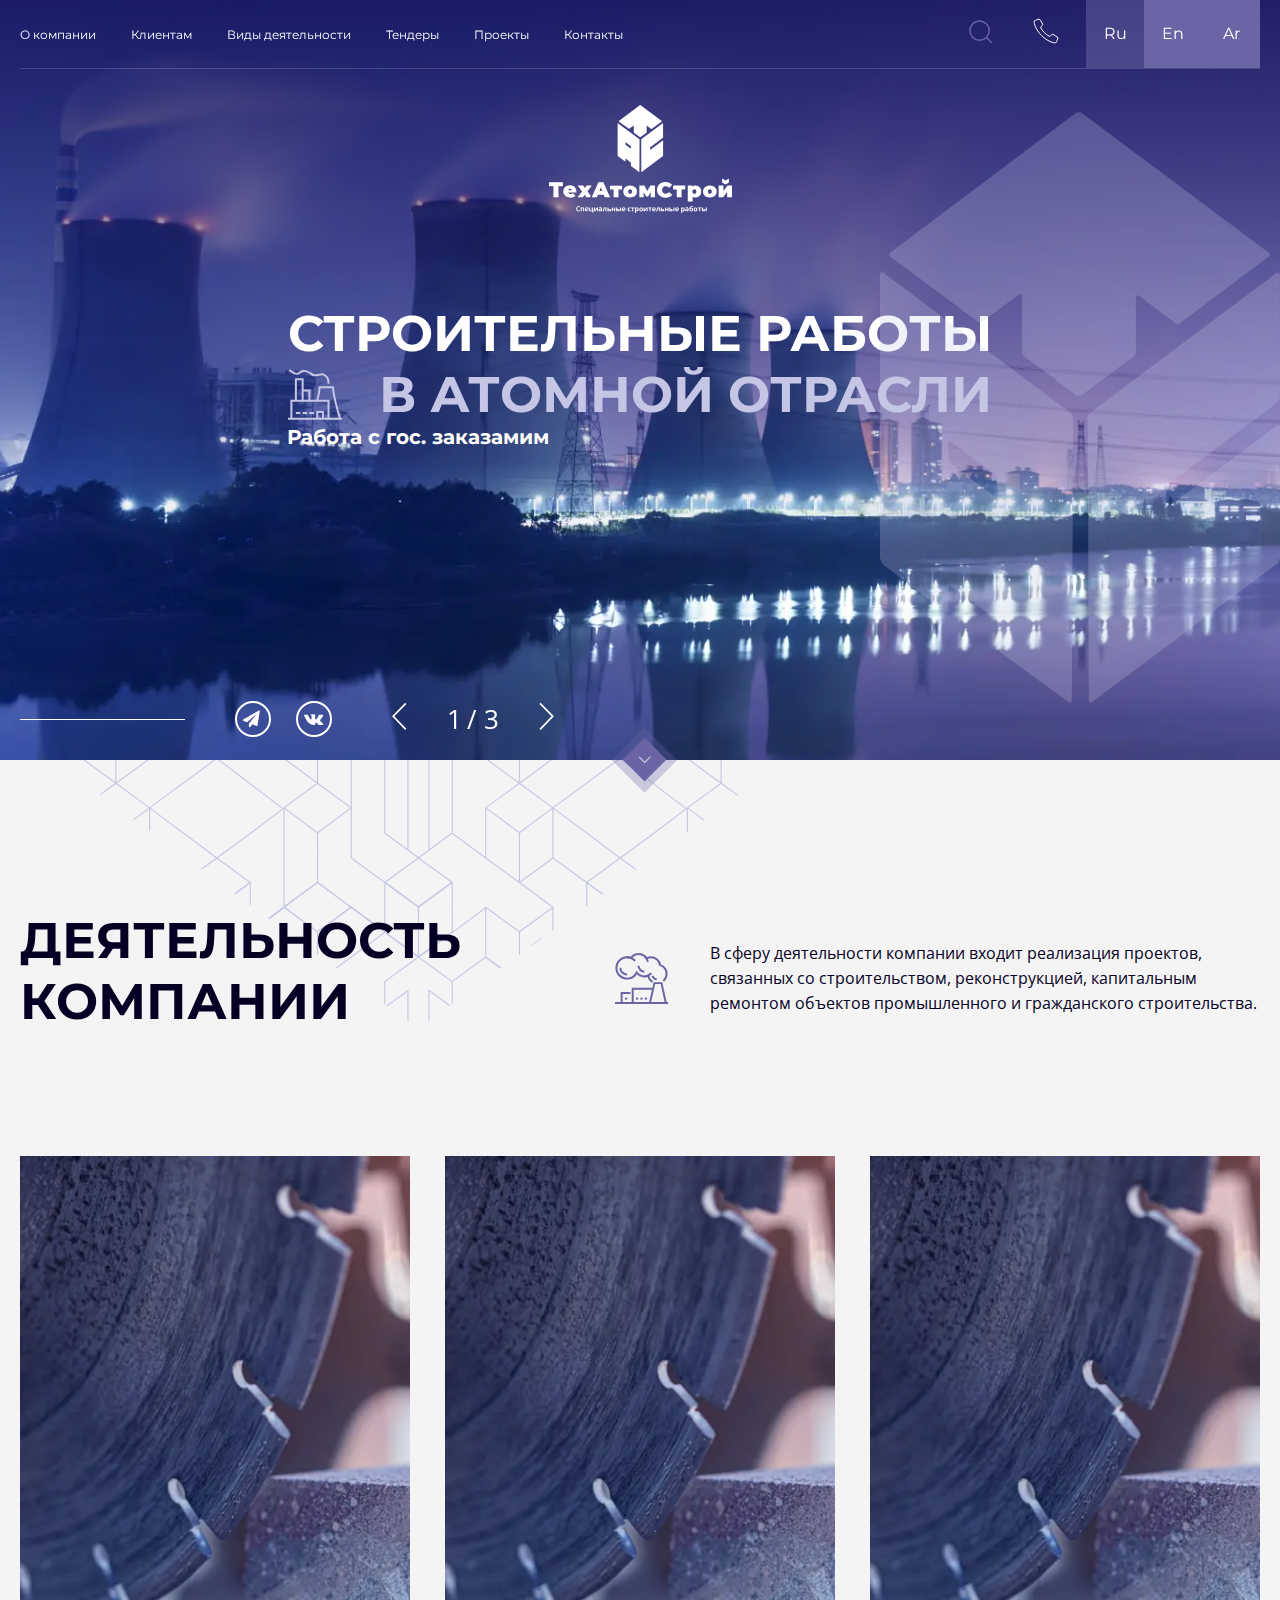
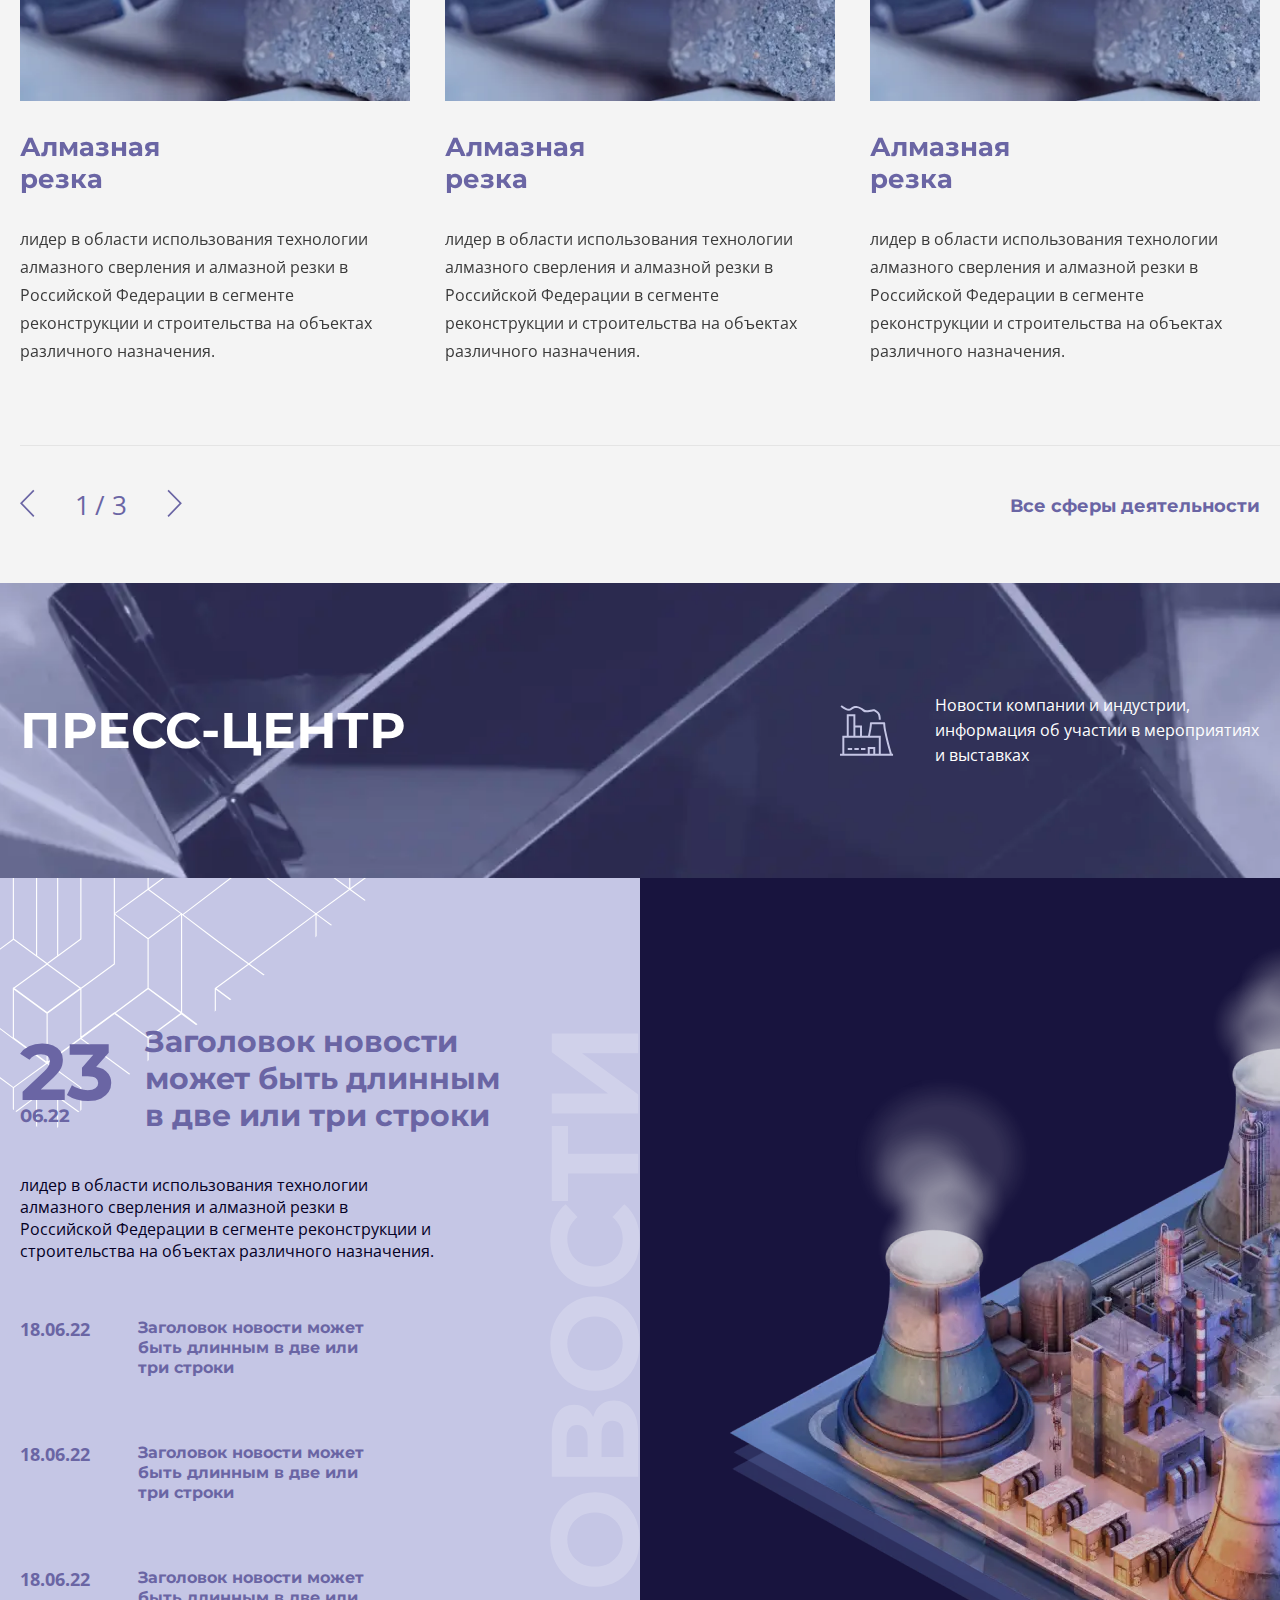
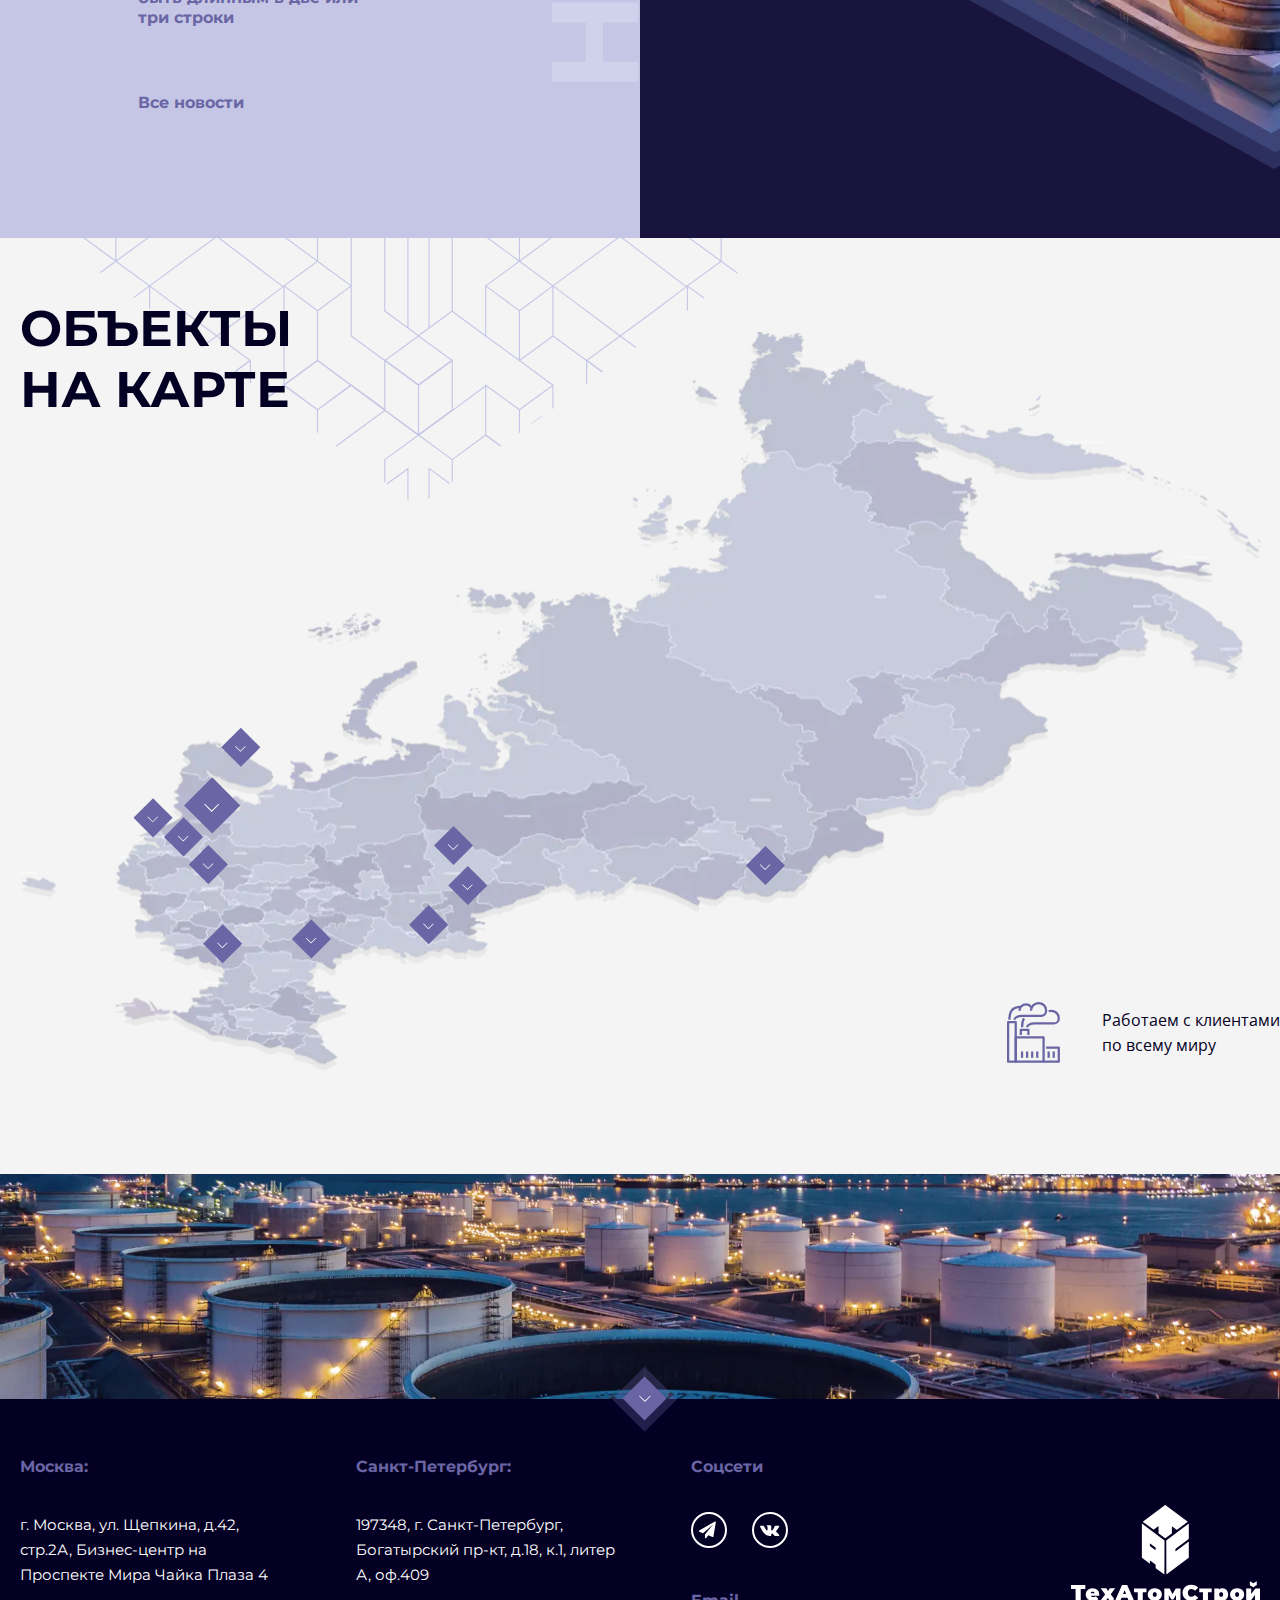
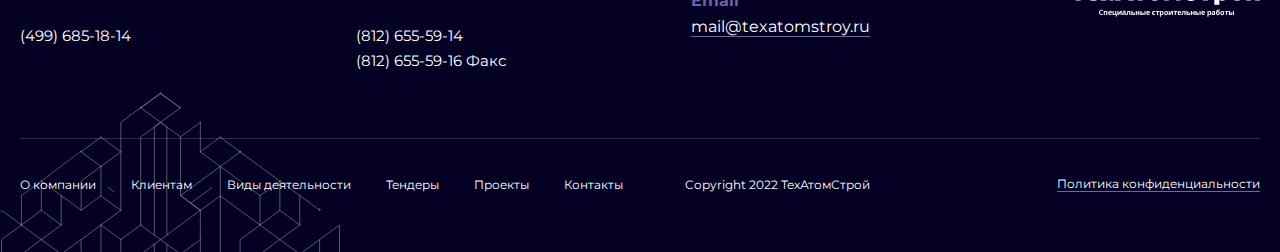
==== index.html @ ad56c025 "add project" ====
<!DOCTYPE html>
<html lang="ru">
  <head>
    <meta charset="utf-8">
    <meta http-equiv="X-UA-Compatible" content="IE=edge">
    <title>Главная</title>
    <meta name="theme-color" content="#fff">
    <meta name="apple-mobile-web-app-status-bar-style" content="black-translucent">
    <meta name="viewport" content="width=device-width, user-scalable=no, initial-scale=1.0, maximum-scale=1.0, minimum-scale=1.0"><meta name="format-detection" content="telephone=no">
    <link rel="shortcut icon" href="img/favicons/favicon.ico" type="image/x-icon">
    <link rel="icon" sizes="16x16" href="img/favicons/favicon-16x16.png" type="image/png">
    <link rel="icon" sizes="32x32" href="img/favicons/favicon-32x32.png" type="image/png">
    <link rel="apple-touch-icon-precomposed" href="img/favicons/apple-touch-icon-precomposed.png">
    <link rel="apple-touch-icon" href="img/favicons/apple-touch-icon.png">
    <link rel="apple-touch-icon" sizes="57x57" href="img/favicons/apple-touch-icon-57x57.png">
    <link rel="apple-touch-icon" sizes="60x60" href="img/favicons/apple-touch-icon-60x60.png">
    <link rel="apple-touch-icon" sizes="72x72" href="img/favicons/apple-touch-icon-72x72.png">
    <link rel="apple-touch-icon" sizes="76x76" href="img/favicons/apple-touch-icon-76x76.png">
    <link rel="apple-touch-icon" sizes="114x114" href="img/favicons/apple-touch-icon-114x114.png">
    <link rel="apple-touch-icon" sizes="120x120" href="img/favicons/apple-touch-icon-120x120.png">
    <link rel="apple-touch-icon" sizes="144x144" href="img/favicons/apple-touch-icon-144x144.png">
    <link rel="apple-touch-icon" sizes="152x152" href="img/favicons/apple-touch-icon-152x152.png">
    <link rel="apple-touch-icon" sizes="167x167" href="img/favicons/apple-touch-icon-167x167.png">
    <link rel="apple-touch-icon" sizes="180x180" href="img/favicons/apple-touch-icon-180x180.png">
    <link rel="apple-touch-icon" sizes="1024x1024" href="img/favicons/apple-touch-icon-1024x1024.png">
    <link href="https://fonts.googleapis.com/css2?family=Montserrat:wght@300;400;700&amp;family=Open+Sans:wght@400;700&amp;display=swap" rel="stylesheet">
    <link rel="stylesheet" href="styles/main.css">
  </head>
  <body>
    <main class="main-page"> 
      <section class="main"> 
        <div class="header header--main">
          <div class="container"> 
            <div class="header__wrap">
              <div class="haeder__left">
                <div class="header__burger"></div>
                <nav class="nav"><a class="nav__link" href="#">О компании</a><a class="nav__link" href="#">Клиентам</a><a class="nav__link" href="#">Виды деятельности</a><a class="nav__link" href="#">Тендеры</a><a class="nav__link" href="#">Проекты</a><a class="nav__link" href="#">Контакты</a></nav>
              </div>
              <div class="header__right"> 
                <div class="search"> 
                  <div class="search__input"> 
                    <input type="text" placeholder="Поиск">
                  </div>
                  <button class="search__ico">
                    <div class="header__search-trigger"></div><svg width="24" height="24" viewBox="0 0 24 24" xmlns="http://www.w3.org/2000/svg">
<path d="M22.975 22.9751L17.481 17.482M20.228 10.614C20.228 15.924 15.924 20.2281 10.614 20.2281C5.30501 20.2281 1 15.924 1 10.614C1 5.30505 5.30501 1.00003 10.614 1.00003C15.924 1.00003 20.228 5.30505 20.228 10.614Z" stroke-width="1.373" stroke-miterlimit="79.8403" stroke-linejoin="round"/>
</svg>
                  </button>
                </div><a class="haeder__phone" href="tel:">
                   <svg width="26" height="26" viewBox="0 0 26 26" xmlns="http://www.w3.org/2000/svg">
<path fill-rule="evenodd" clip-rule="evenodd" d="M8.52951 17.4705C14.6469 23.5885 20.49 24.8825 22.6473 25C24.0253 22.9808 24.6081 21.3136 25 19.8238C23.5095 18.3725 21.3409 16.8923 19.3529 16.059L17.0002 18.4117C16.1959 18.1958 13.9903 17.2842 11.3531 14.6469C8.7158 12.0097 7.80416 9.80413 7.58831 8.99983L9.941 6.64713C9.10773 4.65968 7.62751 2.49045 6.17625 0.999997C4.68637 1.39249 3.01927 1.9747 1 3.35325C1.11758 5.50998 2.41207 11.3531 8.52951 17.4705Z" stroke-miterlimit="79.8403"/>
</svg></a>
                <div class="header__langs"> <a class="header__lang -is-active" href="#">Ru </a><a class="header__lang" href="#">En</a><a class="header__lang" href="#">Ar</a></div>
              </div>
            </div>
          </div>
        </div>
            <div class="mobile-nav"> <a class="nav__link" href="#">О компании</a><a class="nav__link" href="#">Клиентам</a><a class="nav__link" href="#">Виды деятельности</a><a class="nav__link" href="#">Тендеры</a><a class="nav__link" href="#">Проекты</a><a class="nav__link" href="#">Контакты</a></div>
        <div class="main__bg-logo"> <img src="./img/bg-logo.svg" alt=""></div>
        <div class="main__slider"> 
          <div class="swiper-wrapper"> 
            <div class="swiper-slide" style="background: url(./img/main-slide.webp) no-repeat center / cover">
              <div class="container"> 
                <div class="main__logo"> <img src="./img/main-logo.svg" alt=""></div>
                <h1 class="main__title">Строительные работы <span> <img src="./img/main-ico.svg">в атомной отрасли</span>
                  <p class="main__description"> Работа с гос. заказамим</p>
                </h1>
              </div>
            </div>
            <div class="swiper-slide" style="background: url(./img/main-slide.webp) no-repeat center / cover">
              <div class="container"> 
                <div class="main__logo"> <img src="./img/main-logo.svg" alt=""></div>
                <h1 class="main__title">Строительные работы <span> <img src="./img/main-ico.svg">в атомной отрасли</span>
                  <p class="main__description"> Работа с гос. заказамим</p>
                </h1>
              </div>
            </div>
            <div class="swiper-slide" style="background: url(./img/main-slide.webp) no-repeat center / cover">
              <div class="container"> 
                <div class="main__logo"> <img src="./img/main-logo.svg" alt=""></div>
                <h1 class="main__title">Строительные работы <span> <img src="./img/main-ico.svg">в атомной отрасли</span>
                  <p class="main__description"> Работа с гос. заказамим</p>
                </h1>
              </div>
            </div>
          </div>
        </div>
        <div class="main__bottom"> 
          <div class="container">
            <div class="socials"> <a class="socials__link socials__link--tm" href="#"><img src="./img/tm.svg" alt=""></a><a class="socials__link socials__link--vk" href="#"><img src="./img/vk.svg" alt=""></a></div>
            <div class="slider-nav slider-nav--main">
              <div class="prev"><svg width="15" height="29" viewBox="0 0 15 29" xmlns="http://www.w3.org/2000/svg">
<path d="M14.4004 1.90986L2.35992 14.3691L14.4004 26.8283L13.2206 28.0491L0.000389697 14.3691L13.2206 0.689072L14.4004 1.90986Z"/>
</svg>
              </div>
              <div class="slider-numbers">	
                <div class="slider-active">1</div>
                <div class="slider-all"> </div>
              </div>
              <div class="next"><svg width="15" height="29" viewBox="0 0 15 29" xmlns="http://www.w3.org/2000/svg">
<path d="M0.480468 1.90986L12.5209 14.3691L0.480469 26.8283L1.66023 28.0491L14.8805 14.3691L1.66023 0.689072L0.480468 1.90986Z" />
</svg>
              </div>
            </div>
          </div>
        </div>
      </section>
      <section class="main-activites"><a class="anchor-arrow" href="#"><img src="./img/an-arrow.svg" alt=""></a>
        <div class="container"> 
          <div class="title-group">
            <h2 class="h2">ДЕЯТЕЛЬНОСТЬ <br>КОМПАНИИ</h2>
                <div class="ico-block"><img src="./img/ico-text.svg" alt="">
                  <p class="ico-text">В сферу деятельности компании входит реализация проектов, связанных со строительством, реконструкцией, капитальным ремонтом объектов промышленного и гражданского строительства.</p>
                </div>
          </div>
          <div class="main-activites__slider">
            <div class="swiper-wrapper"> 
              <div class="swiper-slide"> 
                    <div class="activities__item">
                      <div class="activities__pic" style="background: url(../img/about__pic.webp) no-repeat center / cover"></div>
                      <h4 class="h4 activities__title"><span>Алмазная </span><span>резка</span>
                      </h4>
                      <div class="text">
                        <p>лидер в области использования технологии алмазного сверления и алмазной резки в Российской Федерации в сегменте реконструкции и строительства на объектах различного назначения. </p>
                      </div>
                    </div>
              </div>
              <div class="swiper-slide"> 
                    <div class="activities__item">
                      <div class="activities__pic" style="background: url(../img/about__pic.webp) no-repeat center / cover"></div>
                      <h4 class="h4 activities__title"><span>Алмазная </span><span>резка</span>
                      </h4>
                      <div class="text">
                        <p>лидер в области использования технологии алмазного сверления и алмазной резки в Российской Федерации в сегменте реконструкции и строительства на объектах различного назначения. </p>
                      </div>
                    </div>
              </div>
              <div class="swiper-slide"> 
                    <div class="activities__item">
                      <div class="activities__pic" style="background: url(../img/about__pic.webp) no-repeat center / cover"></div>
                      <h4 class="h4 activities__title"><span>Алмазная </span><span>резка</span>
                      </h4>
                      <div class="text">
                        <p>лидер в области использования технологии алмазного сверления и алмазной резки в Российской Федерации в сегменте реконструкции и строительства на объектах различного назначения. </p>
                      </div>
                    </div>
              </div>
              <div class="swiper-slide"> 
                    <div class="activities__item">
                      <div class="activities__pic" style="background: url(../img/about__pic.webp) no-repeat center / cover"></div>
                      <h4 class="h4 activities__title"><span>Алмазная </span><span>резка</span>
                      </h4>
                      <div class="text">
                        <p>лидер в области использования технологии алмазного сверления и алмазной резки в Российской Федерации в сегменте реконструкции и строительства на объектах различного назначения. </p>
                      </div>
                    </div>
              </div>
              <div class="swiper-slide"> 
                    <div class="activities__item">
                      <div class="activities__pic" style="background: url(../img/about__pic.webp) no-repeat center / cover"></div>
                      <h4 class="h4 activities__title"><span>Алмазная </span><span>резка</span>
                      </h4>
                      <div class="text">
                        <p>лидер в области использования технологии алмазного сверления и алмазной резки в Российской Федерации в сегменте реконструкции и строительства на объектах различного назначения. </p>
                      </div>
                    </div>
              </div>
              <div class="swiper-slide"> 
                    <div class="activities__item">
                      <div class="activities__pic" style="background: url(../img/about__pic.webp) no-repeat center / cover"></div>
                      <h4 class="h4 activities__title"><span>Алмазная </span><span>резка</span>
                      </h4>
                      <div class="text">
                        <p>лидер в области использования технологии алмазного сверления и алмазной резки в Российской Федерации в сегменте реконструкции и строительства на объектах различного назначения. </p>
                      </div>
                    </div>
              </div>
              <div class="swiper-slide"> 
                    <div class="activities__item">
                      <div class="activities__pic" style="background: url(../img/about__pic.webp) no-repeat center / cover"></div>
                      <h4 class="h4 activities__title"><span>Алмазная </span><span>резка</span>
                      </h4>
                      <div class="text">
                        <p>лидер в области использования технологии алмазного сверления и алмазной резки в Российской Федерации в сегменте реконструкции и строительства на объектах различного назначения. </p>
                      </div>
                    </div>
              </div>
              <div class="swiper-slide"> 
                    <div class="activities__item">
                      <div class="activities__pic" style="background: url(../img/about__pic.webp) no-repeat center / cover"></div>
                      <h4 class="h4 activities__title"><span>Алмазная </span><span>резка</span>
                      </h4>
                      <div class="text">
                        <p>лидер в области использования технологии алмазного сверления и алмазной резки в Российской Федерации в сегменте реконструкции и строительства на объектах различного назначения. </p>
                      </div>
                    </div>
              </div>
              <div class="swiper-slide"> 
                    <div class="activities__item">
                      <div class="activities__pic" style="background: url(../img/about__pic.webp) no-repeat center / cover"></div>
                      <h4 class="h4 activities__title"><span>Алмазная </span><span>резка</span>
                      </h4>
                      <div class="text">
                        <p>лидер в области использования технологии алмазного сверления и алмазной резки в Российской Федерации в сегменте реконструкции и строительства на объектах различного назначения. </p>
                      </div>
                    </div>
              </div>
            </div>
          </div>
          <div class="main-activites__bottom">
            <div class="slider-nav slider-nav--activites">
              <div class="prev"><svg width="15" height="29" viewBox="0 0 15 29" xmlns="http://www.w3.org/2000/svg">
<path d="M14.4004 1.90986L2.35992 14.3691L14.4004 26.8283L13.2206 28.0491L0.000389697 14.3691L13.2206 0.689072L14.4004 1.90986Z"/>
</svg>
              </div>
              <div class="slider-numbers">	
                <div class="slider-active">1</div>
                <div class="slider-all"> </div>
              </div>
              <div class="next"><svg width="15" height="29" viewBox="0 0 15 29" xmlns="http://www.w3.org/2000/svg">
<path d="M0.480468 1.90986L12.5209 14.3691L0.480469 26.8283L1.66023 28.0491L14.8805 14.3691L1.66023 0.689072L0.480468 1.90986Z" />
</svg>
              </div>
            </div><a class="main-activites__link" href="#"> Все сферы деятельности</a>
          </div>
        </div>
      </section>
      <section class="main-news"> 
        <div class="main-news__top">
          <div class="container"> 
            <h2 class="h2">ПРЕСС-ЦЕНТР</h2>
            <div class="ico-block"><img src="./img/main-ico.svg" alt="">
              <p class="ico-text">Новости компании и индустрии, информация об участии в мероприятиях и выставках</p>
            </div>
          </div>
        </div>
        <div class="news">
          <div class="news__left">
            <div class="news__left-wrap">
              <div class="news__top">
                <div class="news__main-date">
                  <div class="news__main-day">23</div>
                  <div class="news__date">06.22</div>
                </div>
                <div class="news__title">Заголовок новости может быть длинным в две или три строки</div>
              </div>
              <div class="news__description">лидер в области использования технологии алмазного сверления и алмазной резки в Российской Федерации в сегменте реконструкции и строительства на объектах различного назначения.</div>
              <div class="news__list"> <a class="news__item" href="#"> 
                  <div class="news__date">18.06.22</div>
                  <div class="news__small-title">Заголовок новости может быть длинным в две или три строки</div></a><a class="news__item" href="#"> 
                  <div class="news__date">18.06.22</div>
                  <div class="news__small-title">Заголовок новости может быть длинным в две или три строки</div></a><a class="news__item" href="#"> 
                  <div class="news__date">18.06.22</div>
                  <div class="news__small-title">Заголовок новости может быть длинным в две или три строки</div></a></div>
              <div class="news__item news__all" href="#"> 
                <div class="news__date"> </div><a class="news__small-title" href="#"> Все новости</a>
              </div>
            </div>
          </div>
          <div class="news__right"> 
            <div class="news__3d"> <img src="./img/news-pic.webp" alt=""></div>
          </div>
        </div>
      </section>
      <section class="map"> 
        <div class="container"> 
          <h2 class="h2">ОБЪЕКТЫ <br>НА КАРТЕ</h2>
          <div class="ico-block"><img src="./img/ico-main-purple.svg" alt="">
            <p class="ico-text">Работаем с клиентами <br>по всему миру</p>
          </div>
          <div class="map__pic">
             <svg width="1300" height="774" viewBox="0 0 1300 774" fill="none" xmlns="http://www.w3.org/2000/svg" xmlns:xlink="http://www.w3.org/1999/xlink">
<rect width="1300" height="774" fill="url(#pattern0)"/>
<g class="map-point"><rect x="201.5" y="467" width="41.7193" height="41.7193" transform="rotate(45 201.5 467)" fill="#6A65A4"/><path d="M208.151 494.642L200.958 501.835L193.765 494.642L193.06 495.347L200.958 503.244L208.856 495.347L208.151 494.642Z" fill="white"/></g>
<g class="map-point"><rect x="231.5" y="415" width="28.9914" height="28.9914" transform="rotate(45 231.5 415)" fill="#6A65A4"/>
<path d="M236.122 434.208L231.123 439.207L226.125 434.208L225.635 434.698L231.123 440.186L236.612 434.698L236.122 434.208Z" fill="white"/></g>
<g class="map-point"><rect x="139.5" y="489" width="28.9914" height="28.9914" transform="rotate(45 139.5 489)" fill="#6A65A4"/>
<path d="M144.122 508.208L139.123 513.207L134.125 508.208L133.635 508.698L139.123 514.186L144.612 508.698L144.122 508.208Z" fill="white"/></g>
<g class="map-point"><rect x="171.5" y="509" width="28.9914" height="28.9914" transform="rotate(45 171.5 509)" fill="#6A65A4"/>
<path d="M176.122 528.208L171.123 533.207L166.125 528.208L165.635 528.698L171.123 534.186L176.612 528.698L176.122 528.208Z" fill="white"/></g>
<g class="map-point"><rect x="197.5" y="538" width="28.9914" height="28.9914" transform="rotate(45 197.5 538)" fill="#6A65A4"/>
<path d="M202.122 557.208L197.123 562.207L192.125 557.208L191.635 557.698L197.123 563.186L202.612 557.698L202.122 557.208Z" fill="white"/></g>
<g class="map-point"><rect x="212.5" y="621" width="28.9914" height="28.9914" transform="rotate(45 212.5 621)" fill="#6A65A4"/>
<path d="M217.122 640.208L212.123 645.207L207.125 640.208L206.635 640.698L212.123 646.186L217.612 640.698L217.122 640.208Z" fill="white"/></g>
<g class="map-point"><rect x="305.5" y="616" width="28.9914" height="28.9914" transform="rotate(45 305.5 616)" fill="#6A65A4"/>
<path d="M310.122 635.208L305.123 640.207L300.125 635.208L299.635 635.698L305.123 641.186L310.612 635.698L310.122 635.208Z" fill="white"/></g>
<g class="map-point"><rect x="454.5" y="518" width="28.9914" height="28.9914" transform="rotate(45 454.5 518)" fill="#6A65A4"/>
<path d="M459.122 537.208L454.123 542.207L449.125 537.208L448.635 537.698L454.123 543.186L459.612 537.698L459.122 537.208Z" fill="white"/></g>
<g class="map-point"><rect x="781.5" y="539" width="28.9914" height="28.9914" transform="rotate(45 781.5 539)" fill="#6A65A4"/>
<path d="M786.122 558.208L781.123 563.207L776.125 558.208L775.635 558.698L781.123 564.186L786.612 558.698L786.122 558.208Z" fill="white"/></g>
<g class="map-point"><rect x="469.5" y="560" width="28.9914" height="28.9914" transform="rotate(45 469.5 560)" fill="#6A65A4"/>
<path d="M474.122 579.208L469.123 584.207L464.125 579.208L463.635 579.698L469.123 585.186L474.612 579.698L474.122 579.208Z" fill="white"/></g>
<g class="map-point"><rect x="428.5" y="601" width="28.9914" height="28.9914" transform="rotate(45 428.5 601)" fill="#6A65A4"/>
<path d="M433.122 620.208L428.123 625.207L423.125 620.208L422.635 620.698L428.123 626.186L433.612 620.698L433.122 620.208Z" fill="white"/></g>						
<defs>
<pattern id="pattern0" patternContentUnits="objectBoundingBox" width="1" height="1">
<use xlink:href="#image0_11_1430" transform="translate(-0.000347843) scale(0.00024431 0.000410341)"/>
</pattern>
<image id="image0_11_1430" width="4096" height="2437" href="./img/map.webp"/>
</defs>
</svg>
          </div>
        </div>
      </section>
    </main>
    <div class="footer">
      <div class="footer__banner"><img src="./img/footer.webp" alt=""></div>
      <div class="footer__wrap"><a class="anchor-arrow" href="#"><img src="./img/an-arrow.svg" alt=""></a>
        <div class="container">
          <div class="footer__top"> 
            <div class="footer__blocks"> 
              <div class="footer__left">
                <div class="footer__item">
                  <div class="footer__title">Москва:</div>
                  <p class="footer__text">г. Москва, ул. Щепкина, д.42, стр.2А, Бизнес-центр на Проспекте Мира Чайка Плаза 4</p>
                  <div class="footer__phones">
                    <p class="footer__text">(499) 685-18-14</p>
                  </div>
                </div>
                <div class="footer__item">
                  <div class="footer__title">Санкт-Петербург:</div>
                  <p class="footer__text">197348, г. Санкт-Петербург, Богатырский пр-кт, д.18, к.1, литер А, оф.409</p>
                  <div class="footer__phones">
                    <p class="footer__text"> (812) 655-59-14  </p>
                    <p class="footer__text">(812) 655-59-16 Факс</p>
                  </div>
                </div>
                <div class="footer__item">
                  <div class="footer__title">Соцсети</div>
                  <div class="socials"> <a class="socials__link socials__link--tm" href="#"><img src="./img/tm.svg" alt=""></a><a class="socials__link socials__link--vk" href="#"><img src="./img/vk.svg" alt=""></a></div>
                  <div class="footer__eamail"> 
                    <div class="footer__title">Email</div><a class="link" href="mailto:mail@texatomstroy.ru">mail@texatomstroy.ru</a>
                  </div>
                </div>
              </div>
              <div class="footer__logo"><img src="./img/footer-logo.svg" alt=""></div>
            </div>
          </div>
          <div class="footer__bottom">
            <div class="footer__left"> 
              <nav class="nav"><a class="nav__link" href="#">О компании</a><a class="nav__link" href="#">Клиентам</a><a class="nav__link" href="#">Виды деятельности</a><a class="nav__link" href="#">Тендеры</a><a class="nav__link" href="#">Проекты</a><a class="nav__link" href="#">Контакты</a></nav>
              <div class="copiright">Copyright 2022 ТехАтомСтрой</div>
            </div><a class="policy link" href="#">Политика конфиденциальности </a>
          </div>
        </div>
      </div>
    </div>
    <script src="js/vendor.js"></script>
    <script src="js/main.js"></script>
  </body>
</html>
---- styles/main.css ----
:root {
  --purple: #6A65A4;
  --l-purple: #C5C6E5;
  --black: #040024;
  --l-black: #3A3A3A;
}

/*! normalize.css v8.0.1 | MIT License | github.com/necolas/normalize.css */

/* Document
   ========================================================================== */

/**
 * 1. Correct the line height in all browsers.
 * 2. Prevent adjustments of font size after orientation changes in iOS.
 */

html {
  line-height: 1.15;
  /* 1 */
  -webkit-text-size-adjust: 100%;
  /* 2 */
}

/* Sections
   ========================================================================== */

/**
 * Remove the margin in all browsers.
 */

body {
  margin: 0;
}

/**
 * Render the `main` element consistently in IE.
 */

main {
  display: block;
}

/**
 * Correct the font size and margin on `h1` elements within `section` and
 * `article` contexts in Chrome, Firefox, and Safari.
 */

h1 {
  font-size: 2em;
  margin: 0.67em 0;
}

/* Grouping content
   ========================================================================== */

/**
 * 1. Add the correct box sizing in Firefox.
 * 2. Show the overflow in Edge and IE.
 */

hr {
  box-sizing: content-box;
  /* 1 */
  height: 0;
  /* 1 */
  overflow: visible;
  /* 2 */
}

/**
 * 1. Correct the inheritance and scaling of font size in all browsers.
 * 2. Correct the odd `em` font sizing in all browsers.
 */

pre {
  font-family: monospace, monospace;
  /* 1 */
  font-size: 1em;
  /* 2 */
}

/* Text-level semantics
   ========================================================================== */

/**
 * Remove the gray background on active links in IE 10.
 */

a {
  background-color: transparent;
}

/**
 * 1. Remove the bottom border in Chrome 57-
 * 2. Add the correct text decoration in Chrome, Edge, IE, Opera, and Safari.
 */

abbr[title] {
  border-bottom: none;
  /* 1 */
  text-decoration: underline;
  /* 2 */
  text-decoration: underline dotted;
  /* 2 */
}

/**
 * Add the correct font weight in Chrome, Edge, and Safari.
 */

b,
strong {
  font-weight: bolder;
}

/**
 * 1. Correct the inheritance and scaling of font size in all browsers.
 * 2. Correct the odd `em` font sizing in all browsers.
 */

code,
kbd,
samp {
  font-family: monospace, monospace;
  /* 1 */
  font-size: 1em;
  /* 2 */
}

/**
 * Add the correct font size in all browsers.
 */

small {
  font-size: 80%;
}

/**
 * Prevent `sub` and `sup` elements from affecting the line height in
 * all browsers.
 */

sub,
sup {
  font-size: 75%;
  line-height: 0;
  position: relative;
  vertical-align: baseline;
}

sub {
  bottom: -0.25em;
}

sup {
  top: -0.5em;
}

/* Embedded content
   ========================================================================== */

/**
 * Remove the border on images inside links in IE 10.
 */

img {
  border-style: none;
}

/* Forms
   ========================================================================== */

/**
 * 1. Change the font styles in all browsers.
 * 2. Remove the margin in Firefox and Safari.
 */

button,
input,
optgroup,
select,
textarea {
  font-family: inherit;
  /* 1 */
  font-size: 100%;
  /* 1 */
  line-height: 1.15;
  /* 1 */
  margin: 0;
  /* 2 */
}

/**
 * Show the overflow in IE.
 * 1. Show the overflow in Edge.
 */

button,
input {
  /* 1 */
  overflow: visible;
}

/**
 * Remove the inheritance of text transform in Edge, Firefox, and IE.
 * 1. Remove the inheritance of text transform in Firefox.
 */

button,
select {
  /* 1 */
  text-transform: none;
}

/**
 * Correct the inability to style clickable types in iOS and Safari.
 */

button,
[type=button],
[type=reset],
[type=submit] {
  -webkit-appearance: button;
}

/**
 * Remove the inner border and padding in Firefox.
 */

button::-moz-focus-inner,
[type=button]::-moz-focus-inner,
[type=reset]::-moz-focus-inner,
[type=submit]::-moz-focus-inner {
  border-style: none;
  padding: 0;
}

/**
 * Restore the focus styles unset by the previous rule.
 */

button:-moz-focusring,
[type=button]:-moz-focusring,
[type=reset]:-moz-focusring,
[type=submit]:-moz-focusring {
  outline: 1px dotted ButtonText;
}

/**
 * Correct the padding in Firefox.
 */

fieldset {
  padding: 0.35em 0.75em 0.625em;
}

/**
 * 1. Correct the text wrapping in Edge and IE.
 * 2. Correct the color inheritance from `fieldset` elements in IE.
 * 3. Remove the padding so developers are not caught out when they zero out
 *    `fieldset` elements in all browsers.
 */

legend {
  box-sizing: border-box;
  /* 1 */
  color: inherit;
  /* 2 */
  display: table;
  /* 1 */
  max-width: 100%;
  /* 1 */
  padding: 0;
  /* 3 */
  white-space: normal;
  /* 1 */
}

/**
 * Add the correct vertical alignment in Chrome, Firefox, and Opera.
 */

progress {
  vertical-align: baseline;
}

/**
 * Remove the default vertical scrollbar in IE 10+.
 */

textarea {
  overflow: auto;
}

/**
 * 1. Add the correct box sizing in IE 10.
 * 2. Remove the padding in IE 10.
 */

[type=checkbox],
[type=radio] {
  box-sizing: border-box;
  /* 1 */
  padding: 0;
  /* 2 */
}

/**
 * Correct the cursor style of increment and decrement buttons in Chrome.
 */

[type=number]::-webkit-inner-spin-button,
[type=number]::-webkit-outer-spin-button {
  height: auto;
}

/**
 * 1. Correct the odd appearance in Chrome and Safari.
 * 2. Correct the outline style in Safari.
 */

[type=search] {
  -webkit-appearance: textfield;
  /* 1 */
  outline-offset: -2px;
  /* 2 */
}

/**
 * Remove the inner padding in Chrome and Safari on macOS.
 */

[type=search]::-webkit-search-decoration {
  -webkit-appearance: none;
}

/**
 * 1. Correct the inability to style clickable types in iOS and Safari.
 * 2. Change font properties to `inherit` in Safari.
 */

::-webkit-file-upload-button {
  -webkit-appearance: button;
  /* 1 */
  font: inherit;
  /* 2 */
}

/* Interactive
   ========================================================================== */

/*
 * Add the correct display in Edge, IE 10+, and Firefox.
 */

details {
  display: block;
}

/*
 * Add the correct display in all browsers.
 */

summary {
  display: list-item;
}

/* Misc
   ========================================================================== */

/**
 * Add the correct display in IE 10+.
 */

template {
  display: none;
}

/**
 * Add the correct display in IE 10.
 */

[hidden] {
  display: none;
}

/**
 * Swiper 8.2.4
 * Most modern mobile touch slider and framework with hardware accelerated transitions
 * https://swiperjs.com
 *
 * Copyright 2014-2022 Vladimir Kharlampidi
 *
 * Released under the MIT License
 *
 * Released on: June 13, 2022
 */

@font-face {
  font-family: swiper-icons;
  src: url("data:application/font-woff;charset=utf-8;base64, [base64]//wADZ2x5ZgAAAywAAADMAAAD2MHtryVoZWFkAAABbAAAADAAAAA2E2+eoWhoZWEAAAGcAAAAHwAAACQC9gDzaG10eAAAAigAAAAZAAAArgJkABFsb2NhAAAC0AAAAFoAAABaFQAUGG1heHAAAAG8AAAAHwAAACAAcABAbmFtZQAAA/gAAAE5AAACXvFdBwlwb3N0AAAFNAAAAGIAAACE5s74hXjaY2BkYGAAYpf5Hu/j+W2+MnAzMYDAzaX6QjD6/4//Bxj5GA8AuRwMYGkAPywL13jaY2BkYGA88P8Agx4j+/8fQDYfA1AEBWgDAIB2BOoAeNpjYGRgYNBh4GdgYgABEMnIABJzYNADCQAACWgAsQB42mNgYfzCOIGBlYGB0YcxjYGBwR1Kf2WQZGhhYGBiYGVmgAFGBiQQkOaawtDAoMBQxXjg/wEGPcYDDA4wNUA2CCgwsAAAO4EL6gAAeNpj2M0gyAACqxgGNWBkZ2D4/wMA+xkDdgAAAHjaY2BgYGaAYBkGRgYQiAHyGMF8FgYHIM3DwMHABGQrMOgyWDLEM1T9/w8UBfEMgLzE////P/5//f/V/xv+r4eaAAeMbAxwIUYmIMHEgKYAYjUcsDAwsLKxc3BycfPw8jEQA/[base64]/uznmfPFBNODM2K7MTQ45YEAZqGP81AmGGcF3iPqOop0r1SPTaTbVkfUe4HXj97wYE+yNwWYxwWu4v1ugWHgo3S1XdZEVqWM7ET0cfnLGxWfkgR42o2PvWrDMBSFj/IHLaF0zKjRgdiVMwScNRAoWUoH78Y2icB/yIY09An6AH2Bdu/UB+yxopYshQiEvnvu0dURgDt8QeC8PDw7Fpji3fEA4z/PEJ6YOB5hKh4dj3EvXhxPqH/SKUY3rJ7srZ4FZnh1PMAtPhwP6fl2PMJMPDgeQ4rY8YT6Gzao0eAEA409DuggmTnFnOcSCiEiLMgxCiTI6Cq5DZUd3Qmp10vO0LaLTd2cjN4fOumlc7lUYbSQcZFkutRG7g6JKZKy0RmdLY680CDnEJ+UMkpFFe1RN7nxdVpXrC4aTtnaurOnYercZg2YVmLN/d/gczfEimrE/fs/bOuq29Zmn8tloORaXgZgGa78yO9/cnXm2BpaGvq25Dv9S4E9+5SIc9PqupJKhYFSSl47+Qcr1mYNAAAAeNptw0cKwkAAAMDZJA8Q7OUJvkLsPfZ6zFVERPy8qHh2YER+3i/BP83vIBLLySsoKimrqKqpa2hp6+jq6RsYGhmbmJqZSy0sraxtbO3sHRydnEMU4uR6yx7JJXveP7WrDycAAAAAAAH//wACeNpjYGRgYOABYhkgZgJCZgZNBkYGLQZtIJsFLMYAAAw3ALgAeNolizEKgDAQBCchRbC2sFER0YD6qVQiBCv/H9ezGI6Z5XBAw8CBK/m5iQQVauVbXLnOrMZv2oLdKFa8Pjuru2hJzGabmOSLzNMzvutpB3N42mNgZGBg4GKQYzBhYMxJLMlj4GBgAYow/P/PAJJhLM6sSoWKfWCAAwDAjgbRAAB42mNgYGBkAIIbCZo5IPrmUn0hGA0AO8EFTQAA");
  font-weight: 400;
  font-style: normal;
}

:root {
  --swiper-theme-color: #007aff;
}

.swiper {
  margin-left: auto;
  margin-right: auto;
  position: relative;
  overflow: hidden;
  list-style: none;
  padding: 0;
  z-index: 1;
}

.swiper-vertical > .swiper-wrapper {
  flex-direction: column;
}

.swiper-wrapper {
  position: relative;
  width: 100%;
  height: 100%;
  z-index: 1;
  display: flex;
  transition-property: transform;
  box-sizing: content-box;
}

.swiper-android .swiper-slide,
.swiper-wrapper {
  transform: translate3d(0px, 0, 0);
}

.swiper-pointer-events {
  touch-action: pan-y;
}

.swiper-pointer-events.swiper-vertical {
  touch-action: pan-x;
}

.swiper-slide {
  flex-shrink: 0;
  width: 100%;
  height: 100%;
  position: relative;
  transition-property: transform;
}

.swiper-slide-invisible-blank {
  visibility: hidden;
}

.swiper-autoheight,
.swiper-autoheight .swiper-slide {
  height: auto;
}

.swiper-autoheight .swiper-wrapper {
  align-items: flex-start;
  transition-property: transform, height;
}

.swiper-backface-hidden .swiper-slide {
  transform: translateZ(0);
  -webkit-backface-visibility: hidden;
  backface-visibility: hidden;
}

.swiper-3d,
.swiper-3d.swiper-css-mode .swiper-wrapper {
  perspective: 1200px;
}

.swiper-3d .swiper-cube-shadow,
.swiper-3d .swiper-slide,
.swiper-3d .swiper-slide-shadow,
.swiper-3d .swiper-slide-shadow-bottom,
.swiper-3d .swiper-slide-shadow-left,
.swiper-3d .swiper-slide-shadow-right,
.swiper-3d .swiper-slide-shadow-top,
.swiper-3d .swiper-wrapper {
  transform-style: preserve-3d;
}

.swiper-3d .swiper-slide-shadow,
.swiper-3d .swiper-slide-shadow-bottom,
.swiper-3d .swiper-slide-shadow-left,
.swiper-3d .swiper-slide-shadow-right,
.swiper-3d .swiper-slide-shadow-top {
  position: absolute;
  left: 0;
  top: 0;
  width: 100%;
  height: 100%;
  pointer-events: none;
  z-index: 10;
}

.swiper-3d .swiper-slide-shadow {
  background: rgba(0, 0, 0, 0.15);
}

.swiper-3d .swiper-slide-shadow-left {
  background-image: linear-gradient(to left, rgba(0, 0, 0, 0.5), rgba(0, 0, 0, 0));
}

.swiper-3d .swiper-slide-shadow-right {
  background-image: linear-gradient(to right, rgba(0, 0, 0, 0.5), rgba(0, 0, 0, 0));
}

.swiper-3d .swiper-slide-shadow-top {
  background-image: linear-gradient(to top, rgba(0, 0, 0, 0.5), rgba(0, 0, 0, 0));
}

.swiper-3d .swiper-slide-shadow-bottom {
  background-image: linear-gradient(to bottom, rgba(0, 0, 0, 0.5), rgba(0, 0, 0, 0));
}

.swiper-css-mode > .swiper-wrapper {
  overflow: auto;
  scrollbar-width: none;
  -ms-overflow-style: none;
}

.swiper-css-mode > .swiper-wrapper::-webkit-scrollbar {
  display: none;
}

.swiper-css-mode > .swiper-wrapper > .swiper-slide {
  scroll-snap-align: start start;
}

.swiper-horizontal.swiper-css-mode > .swiper-wrapper {
  scroll-snap-type: x mandatory;
}

.swiper-vertical.swiper-css-mode > .swiper-wrapper {
  scroll-snap-type: y mandatory;
}

.swiper-centered > .swiper-wrapper::before {
  content: "";
  flex-shrink: 0;
  order: 9999;
}

.swiper-centered.swiper-horizontal > .swiper-wrapper > .swiper-slide:first-child {
  margin-inline-start: var(--swiper-centered-offset-before);
}

.swiper-centered.swiper-horizontal > .swiper-wrapper::before {
  height: 100%;
  min-height: 1px;
  width: var(--swiper-centered-offset-after);
}

.swiper-centered.swiper-vertical > .swiper-wrapper > .swiper-slide:first-child {
  margin-block-start: var(--swiper-centered-offset-before);
}

.swiper-centered.swiper-vertical > .swiper-wrapper::before {
  width: 100%;
  min-width: 1px;
  height: var(--swiper-centered-offset-after);
}

.swiper-centered > .swiper-wrapper > .swiper-slide {
  scroll-snap-align: center center;
}

.swiper-virtual .swiper-slide {
  -webkit-backface-visibility: hidden;
  transform: translateZ(0);
}

.swiper-virtual.swiper-css-mode .swiper-wrapper::after {
  content: "";
  position: absolute;
  left: 0;
  top: 0;
  pointer-events: none;
}

.swiper-virtual.swiper-css-mode.swiper-horizontal .swiper-wrapper::after {
  height: 1px;
  width: var(--swiper-virtual-size);
}

.swiper-virtual.swiper-css-mode.swiper-vertical .swiper-wrapper::after {
  width: 1px;
  height: var(--swiper-virtual-size);
}

:root {
  --swiper-navigation-size: 44px;
}

.swiper-button-next,
.swiper-button-prev {
  position: absolute;
  top: 50%;
  width: calc(var(--swiper-navigation-size) / 44 * 27);
  height: var(--swiper-navigation-size);
  margin-top: calc(0px - var(--swiper-navigation-size) / 2);
  z-index: 10;
  cursor: pointer;
  display: flex;
  align-items: center;
  justify-content: center;
  color: var(--swiper-navigation-color, var(--swiper-theme-color));
}

.swiper-button-next.swiper-button-disabled,
.swiper-button-prev.swiper-button-disabled {
  opacity: 0.35;
  cursor: auto;
  pointer-events: none;
}

.swiper-button-next.swiper-button-hidden,
.swiper-button-prev.swiper-button-hidden {
  opacity: 0;
  cursor: auto;
  pointer-events: none;
}

.swiper-navigation-disabled .swiper-button-next,
.swiper-navigation-disabled .swiper-button-prev {
  display: none !important;
}

.swiper-button-next:after,
.swiper-button-prev:after {
  font-family: swiper-icons;
  font-size: var(--swiper-navigation-size);
  text-transform: none !important;
  letter-spacing: 0;
  font-variant: initial;
  line-height: 1;
}

.swiper-button-prev,
.swiper-rtl .swiper-button-next {
  left: 10px;
  right: auto;
}

.swiper-button-prev:after,
.swiper-rtl .swiper-button-next:after {
  content: "prev";
}

.swiper-button-next,
.swiper-rtl .swiper-button-prev {
  right: 10px;
  left: auto;
}

.swiper-button-next:after,
.swiper-rtl .swiper-button-prev:after {
  content: "next";
}

.swiper-button-lock {
  display: none;
}

.swiper-pagination {
  position: absolute;
  text-align: center;
  transition: 0.3s opacity;
  transform: translate3d(0, 0, 0);
  z-index: 10;
}

.swiper-pagination.swiper-pagination-hidden {
  opacity: 0;
}

.swiper-pagination-disabled > .swiper-pagination,
.swiper-pagination.swiper-pagination-disabled {
  display: none !important;
}

.swiper-horizontal > .swiper-pagination-bullets,
.swiper-pagination-bullets.swiper-pagination-horizontal,
.swiper-pagination-custom,
.swiper-pagination-fraction {
  bottom: 10px;
  left: 0;
  width: 100%;
}

.swiper-pagination-bullets-dynamic {
  overflow: hidden;
  font-size: 0;
}

.swiper-pagination-bullets-dynamic .swiper-pagination-bullet {
  transform: scale(0.33);
  position: relative;
}

.swiper-pagination-bullets-dynamic .swiper-pagination-bullet-active {
  transform: scale(1);
}

.swiper-pagination-bullets-dynamic .swiper-pagination-bullet-active-main {
  transform: scale(1);
}

.swiper-pagination-bullets-dynamic .swiper-pagination-bullet-active-prev {
  transform: scale(0.66);
}

.swiper-pagination-bullets-dynamic .swiper-pagination-bullet-active-prev-prev {
  transform: scale(0.33);
}

.swiper-pagination-bullets-dynamic .swiper-pagination-bullet-active-next {
  transform: scale(0.66);
}

.swiper-pagination-bullets-dynamic .swiper-pagination-bullet-active-next-next {
  transform: scale(0.33);
}

.swiper-pagination-bullet {
  width: var(--swiper-pagination-bullet-width, var(--swiper-pagination-bullet-size, 8px));
  height: var(--swiper-pagination-bullet-height, var(--swiper-pagination-bullet-size, 8px));
  display: inline-block;
  border-radius: 50%;
  background: var(--swiper-pagination-bullet-inactive-color, #000);
  opacity: var(--swiper-pagination-bullet-inactive-opacity, 0.2);
}

button.swiper-pagination-bullet {
  border: none;
  margin: 0;
  padding: 0;
  box-shadow: none;
  -webkit-appearance: none;
  appearance: none;
}

.swiper-pagination-clickable .swiper-pagination-bullet {
  cursor: pointer;
}

.swiper-pagination-bullet:only-child {
  display: none !important;
}

.swiper-pagination-bullet-active {
  opacity: var(--swiper-pagination-bullet-opacity, 1);
  background: var(--swiper-pagination-color, var(--swiper-theme-color));
}

.swiper-pagination-vertical.swiper-pagination-bullets,
.swiper-vertical > .swiper-pagination-bullets {
  right: 10px;
  top: 50%;
  transform: translate3d(0px, -50%, 0);
}

.swiper-pagination-vertical.swiper-pagination-bullets .swiper-pagination-bullet,
.swiper-vertical > .swiper-pagination-bullets .swiper-pagination-bullet {
  margin: var(--swiper-pagination-bullet-vertical-gap, 6px) 0;
  display: block;
}

.swiper-pagination-vertical.swiper-pagination-bullets.swiper-pagination-bullets-dynamic,
.swiper-vertical > .swiper-pagination-bullets.swiper-pagination-bullets-dynamic {
  top: 50%;
  transform: translateY(-50%);
  width: 8px;
}

.swiper-pagination-vertical.swiper-pagination-bullets.swiper-pagination-bullets-dynamic .swiper-pagination-bullet,
.swiper-vertical > .swiper-pagination-bullets.swiper-pagination-bullets-dynamic .swiper-pagination-bullet {
  display: inline-block;
  transition: 0.2s transform, 0.2s top;
}

.swiper-horizontal > .swiper-pagination-bullets .swiper-pagination-bullet,
.swiper-pagination-horizontal.swiper-pagination-bullets .swiper-pagination-bullet {
  margin: 0 var(--swiper-pagination-bullet-horizontal-gap, 4px);
}

.swiper-horizontal > .swiper-pagination-bullets.swiper-pagination-bullets-dynamic,
.swiper-pagination-horizontal.swiper-pagination-bullets.swiper-pagination-bullets-dynamic {
  left: 50%;
  transform: translateX(-50%);
  white-space: nowrap;
}

.swiper-horizontal > .swiper-pagination-bullets.swiper-pagination-bullets-dynamic .swiper-pagination-bullet,
.swiper-pagination-horizontal.swiper-pagination-bullets.swiper-pagination-bullets-dynamic .swiper-pagination-bullet {
  transition: 0.2s transform, 0.2s left;
}

.swiper-horizontal.swiper-rtl > .swiper-pagination-bullets-dynamic .swiper-pagination-bullet {
  transition: 0.2s transform, 0.2s right;
}

.swiper-pagination-progressbar {
  background: rgba(0, 0, 0, 0.25);
  position: absolute;
}

.swiper-pagination-progressbar .swiper-pagination-progressbar-fill {
  background: var(--swiper-pagination-color, var(--swiper-theme-color));
  position: absolute;
  left: 0;
  top: 0;
  width: 100%;
  height: 100%;
  transform: scale(0);
  transform-origin: left top;
}

.swiper-rtl .swiper-pagination-progressbar .swiper-pagination-progressbar-fill {
  transform-origin: right top;
}

.swiper-horizontal > .swiper-pagination-progressbar,
.swiper-pagination-progressbar.swiper-pagination-horizontal,
.swiper-pagination-progressbar.swiper-pagination-vertical.swiper-pagination-progressbar-opposite,
.swiper-vertical > .swiper-pagination-progressbar.swiper-pagination-progressbar-opposite {
  width: 100%;
  height: 4px;
  left: 0;
  top: 0;
}

.swiper-horizontal > .swiper-pagination-progressbar.swiper-pagination-progressbar-opposite,
.swiper-pagination-progressbar.swiper-pagination-horizontal.swiper-pagination-progressbar-opposite,
.swiper-pagination-progressbar.swiper-pagination-vertical,
.swiper-vertical > .swiper-pagination-progressbar {
  width: 4px;
  height: 100%;
  left: 0;
  top: 0;
}

.swiper-pagination-lock {
  display: none;
}

.swiper-scrollbar {
  border-radius: 10px;
  position: relative;
  -ms-touch-action: none;
  background: rgba(0, 0, 0, 0.1);
}

.swiper-scrollbar-disabled > .swiper-scrollbar,
.swiper-scrollbar.swiper-scrollbar-disabled {
  display: none !important;
}

.swiper-horizontal > .swiper-scrollbar,
.swiper-scrollbar.swiper-scrollbar-horizontal {
  position: absolute;
  left: 1%;
  bottom: 3px;
  z-index: 50;
  height: 5px;
  width: 98%;
}

.swiper-scrollbar.swiper-scrollbar-vertical,
.swiper-vertical > .swiper-scrollbar {
  position: absolute;
  right: 3px;
  top: 1%;
  z-index: 50;
  width: 5px;
  height: 98%;
}

.swiper-scrollbar-drag {
  height: 100%;
  width: 100%;
  position: relative;
  background: rgba(0, 0, 0, 0.5);
  border-radius: 10px;
  left: 0;
  top: 0;
}

.swiper-scrollbar-cursor-drag {
  cursor: move;
}

.swiper-scrollbar-lock {
  display: none;
}

.swiper-zoom-container {
  width: 100%;
  height: 100%;
  display: flex;
  justify-content: center;
  align-items: center;
  text-align: center;
}

.swiper-zoom-container > canvas,
.swiper-zoom-container > img,
.swiper-zoom-container > svg {
  max-width: 100%;
  max-height: 100%;
  object-fit: contain;
}

.swiper-slide-zoomed {
  cursor: move;
}

.swiper-lazy-preloader {
  width: 42px;
  height: 42px;
  position: absolute;
  left: 50%;
  top: 50%;
  margin-left: -21px;
  margin-top: -21px;
  z-index: 10;
  transform-origin: 50%;
  box-sizing: border-box;
  border: 4px solid var(--swiper-preloader-color, var(--swiper-theme-color));
  border-radius: 50%;
  border-top-color: transparent;
}

.swiper-watch-progress .swiper-slide-visible .swiper-lazy-preloader,
.swiper:not(.swiper-watch-progress) .swiper-lazy-preloader {
  animation: swiper-preloader-spin 1s infinite linear;
}

.swiper-lazy-preloader-white {
  --swiper-preloader-color: #fff;
}

.swiper-lazy-preloader-black {
  --swiper-preloader-color: #000;
}

@keyframes swiper-preloader-spin {
  0% {
    transform: rotate(0deg);
  }

  100% {
    transform: rotate(360deg);
  }
}

.swiper .swiper-notification {
  position: absolute;
  left: 0;
  top: 0;
  pointer-events: none;
  opacity: 0;
  z-index: -1000;
}

.swiper-free-mode > .swiper-wrapper {
  transition-timing-function: ease-out;
  margin: 0 auto;
}

.swiper-grid > .swiper-wrapper {
  flex-wrap: wrap;
}

.swiper-grid-column > .swiper-wrapper {
  flex-wrap: wrap;
  flex-direction: column;
}

.swiper-fade.swiper-free-mode .swiper-slide {
  transition-timing-function: ease-out;
}

.swiper-fade .swiper-slide {
  pointer-events: none;
  transition-property: opacity;
}

.swiper-fade .swiper-slide .swiper-slide {
  pointer-events: none;
}

.swiper-fade .swiper-slide-active,
.swiper-fade .swiper-slide-active .swiper-slide-active {
  pointer-events: auto;
}

.swiper-cube {
  overflow: visible;
}

.swiper-cube .swiper-slide {
  pointer-events: none;
  -webkit-backface-visibility: hidden;
  backface-visibility: hidden;
  z-index: 1;
  visibility: hidden;
  transform-origin: 0 0;
  width: 100%;
  height: 100%;
}

.swiper-cube .swiper-slide .swiper-slide {
  pointer-events: none;
}

.swiper-cube.swiper-rtl .swiper-slide {
  transform-origin: 100% 0;
}

.swiper-cube .swiper-slide-active,
.swiper-cube .swiper-slide-active .swiper-slide-active {
  pointer-events: auto;
}

.swiper-cube .swiper-slide-active,
.swiper-cube .swiper-slide-next,
.swiper-cube .swiper-slide-next + .swiper-slide,
.swiper-cube .swiper-slide-prev {
  pointer-events: auto;
  visibility: visible;
}

.swiper-cube .swiper-slide-shadow-bottom,
.swiper-cube .swiper-slide-shadow-left,
.swiper-cube .swiper-slide-shadow-right,
.swiper-cube .swiper-slide-shadow-top {
  z-index: 0;
  -webkit-backface-visibility: hidden;
  backface-visibility: hidden;
}

.swiper-cube .swiper-cube-shadow {
  position: absolute;
  left: 0;
  bottom: 0px;
  width: 100%;
  height: 100%;
  opacity: 0.6;
  z-index: 0;
}

.swiper-cube .swiper-cube-shadow:before {
  content: "";
  background: #000;
  position: absolute;
  left: 0;
  top: 0;
  bottom: 0;
  right: 0;
  filter: blur(50px);
}

.swiper-flip {
  overflow: visible;
}

.swiper-flip .swiper-slide {
  pointer-events: none;
  -webkit-backface-visibility: hidden;
  backface-visibility: hidden;
  z-index: 1;
}

.swiper-flip .swiper-slide .swiper-slide {
  pointer-events: none;
}

.swiper-flip .swiper-slide-active,
.swiper-flip .swiper-slide-active .swiper-slide-active {
  pointer-events: auto;
}

.swiper-flip .swiper-slide-shadow-bottom,
.swiper-flip .swiper-slide-shadow-left,
.swiper-flip .swiper-slide-shadow-right,
.swiper-flip .swiper-slide-shadow-top {
  z-index: 0;
  -webkit-backface-visibility: hidden;
  backface-visibility: hidden;
}

.swiper-creative .swiper-slide {
  -webkit-backface-visibility: hidden;
  backface-visibility: hidden;
  overflow: hidden;
  transition-property: transform, opacity, height;
}

.swiper-cards {
  overflow: visible;
}

.swiper-cards .swiper-slide {
  transform-origin: center bottom;
  -webkit-backface-visibility: hidden;
  backface-visibility: hidden;
  overflow: hidden;
}

.carousel {
  position: relative;
  box-sizing: border-box;
}

.carousel *,
.carousel *:before,
.carousel *:after {
  box-sizing: inherit;
}

.carousel.is-draggable {
  cursor: move;
  cursor: grab;
}

.carousel.is-dragging {
  cursor: move;
  cursor: grabbing;
}

.carousel__viewport {
  position: relative;
  overflow: hidden;
  max-width: 100%;
  max-height: 100%;
}

.carousel__track {
  display: flex;
}

.carousel__slide {
  flex: 0 0 auto;
  width: var(--carousel-slide-width, 60%);
  max-width: 100%;
  padding: 1rem;
  position: relative;
  overflow-x: hidden;
  overflow-y: auto;
  overscroll-behavior: contain;
}

.has-dots {
  margin-bottom: calc(0.5rem + 22px);
}

.carousel__dots {
  margin: 0 auto;
  padding: 0;
  position: absolute;
  top: calc(100% + 0.5rem);
  left: 0;
  right: 0;
  display: flex;
  justify-content: center;
  list-style: none;
  user-select: none;
}

.carousel__dots .carousel__dot {
  margin: 0;
  padding: 0;
  display: block;
  position: relative;
  width: 22px;
  height: 22px;
  cursor: pointer;
}

.carousel__dots .carousel__dot:after {
  content: "";
  width: 8px;
  height: 8px;
  border-radius: 50%;
  position: absolute;
  top: 50%;
  left: 50%;
  transform: translate(-50%, -50%);
  background-color: currentColor;
  opacity: 0.25;
  transition: opacity 0.15s ease-in-out;
}

.carousel__dots .carousel__dot.is-selected:after {
  opacity: 1;
}

.carousel__button {
  width: var(--carousel-button-width, 48px);
  height: var(--carousel-button-height, 48px);
  padding: 0;
  border: 0;
  display: flex;
  justify-content: center;
  align-items: center;
  pointer-events: all;
  cursor: pointer;
  color: var(--carousel-button-color, currentColor);
  background: var(--carousel-button-bg, transparent);
  border-radius: var(--carousel-button-border-radius, 50%);
  box-shadow: var(--carousel-button-shadow, none);
  transition: opacity 0.15s ease;
}

.carousel__button.is-prev,
.carousel__button.is-next {
  position: absolute;
  top: 50%;
  transform: translateY(-50%);
}

.carousel__button.is-prev {
  left: 10px;
}

.carousel__button.is-next {
  right: 10px;
}

.carousel__button[disabled] {
  cursor: default;
  opacity: 0.3;
}

.carousel__button svg {
  width: var(--carousel-button-svg-width, 50%);
  height: var(--carousel-button-svg-height, 50%);
  fill: none;
  stroke: currentColor;
  stroke-width: var(--carousel-button-svg-stroke-width, 1.5);
  stroke-linejoin: bevel;
  stroke-linecap: round;
  filter: var(--carousel-button-svg-filter, none);
  pointer-events: none;
}

html.with-fancybox {
  scroll-behavior: auto;
}

body.compensate-for-scrollbar {
  overflow: hidden !important;
  touch-action: none;
}

.fancybox__container {
  position: fixed;
  top: 0;
  left: 0;
  bottom: 0;
  right: 0;
  direction: ltr;
  margin: 0;
  padding: env(safe-area-inset-top, 0px) env(safe-area-inset-right, 0px) env(safe-area-inset-bottom, 0px) env(safe-area-inset-left, 0px);
  box-sizing: border-box;
  display: flex;
  flex-direction: column;
  color: var(--fancybox-color, #fff);
  -webkit-tap-highlight-color: rgba(0, 0, 0, 0);
  overflow: hidden;
  z-index: 1050;
  outline: none;
  transform-origin: top left;
  --carousel-button-width: 48px;
  --carousel-button-height: 48px;
  --carousel-button-svg-width: 24px;
  --carousel-button-svg-height: 24px;
  --carousel-button-svg-stroke-width: 2.5;
  --carousel-button-svg-filter: drop-shadow(1px 1px 1px rgba(0, 0, 0, 0.4));
}

.fancybox__container *,
.fancybox__container *::before,
.fancybox__container *::after {
  box-sizing: inherit;
}

.fancybox__container :focus {
  outline: none;
}

body:not(.is-using-mouse) .fancybox__container :focus {
  box-shadow: 0 0 0 1px #fff, 0 0 0 2px var(--fancybox-accent-color, rgba(1, 210, 232, 0.94));
}

.fancybox__backdrop {
  position: absolute;
  top: 0;
  right: 0;
  bottom: 0;
  left: 0;
  z-index: -1;
  background: var(--fancybox-bg, rgba(24, 24, 27, 0.92));
}

.fancybox__carousel {
  position: relative;
  flex: 1 1 auto;
  min-height: 0;
  height: 100%;
  z-index: 10;
}

.fancybox__carousel.has-dots {
  margin-bottom: calc(0.5rem + 22px);
}

.fancybox__viewport {
  position: relative;
  width: 100%;
  height: 100%;
  overflow: visible;
  cursor: default;
}

.fancybox__track {
  display: flex;
  height: 100%;
}

.fancybox__slide {
  flex: 0 0 auto;
  width: 100%;
  max-width: 100%;
  margin: 0;
  padding: 48px 8px 8px 8px;
  position: relative;
  overscroll-behavior: contain;
  display: flex;
  flex-direction: column;
  outline: 0;
  overflow: auto;
  --carousel-button-width: 36px;
  --carousel-button-height: 36px;
  --carousel-button-svg-width: 22px;
  --carousel-button-svg-height: 22px;
}

.fancybox__slide::before,
.fancybox__slide::after {
  content: "";
  flex: 0 0 0;
  margin: auto;
}

.fancybox__content {
  margin: 0 env(safe-area-inset-right, 0px) 0 env(safe-area-inset-left, 0px);
  padding: 36px;
  color: var(--fancybox-content-color, #374151);
  background: var(--fancybox-content-bg, #fff);
  position: relative;
  align-self: center;
  display: flex;
  flex-direction: column;
  z-index: 20;
}

.fancybox__content :focus:not(.carousel__button.is-close) {
  outline: thin dotted;
  box-shadow: none;
}

.fancybox__caption {
  align-self: center;
  max-width: 100%;
  margin: 0;
  padding: 1rem 0 0 0;
  line-height: 1.375;
  color: var(--fancybox-color, currentColor);
  visibility: visible;
  cursor: auto;
  flex-shrink: 0;
  overflow-wrap: anywhere;
}

.is-loading .fancybox__caption {
  visibility: hidden;
}

.fancybox__container > .carousel__dots {
  top: 100%;
  color: var(--fancybox-color, #fff);
}

.fancybox__nav .carousel__button {
  z-index: 40;
}

.fancybox__nav .carousel__button.is-next {
  right: 8px;
}

.fancybox__nav .carousel__button.is-prev {
  left: 8px;
}

.carousel__button.is-close {
  position: absolute;
  top: 8px;
  right: 8px;
  top: calc(env(safe-area-inset-top, 0px) + 8px);
  right: calc(env(safe-area-inset-right, 0px) + 8px);
  z-index: 40;
}

.fancybox__content > .carousel__button.is-close {
  position: absolute;
  top: -40px;
  right: 0;
  color: var(--fancybox-color, #fff);
}

.fancybox__no-click,
.fancybox__no-click button {
  pointer-events: none;
}

.fancybox__spinner {
  position: absolute;
  top: 50%;
  left: 50%;
  transform: translate(-50%, -50%);
  width: 50px;
  height: 50px;
  color: var(--fancybox-color, currentColor);
}

.fancybox__slide .fancybox__spinner {
  cursor: pointer;
  z-index: 1053;
}

.fancybox__spinner svg {
  animation: fancybox-rotate 2s linear infinite;
  transform-origin: center center;
  position: absolute;
  top: 0;
  right: 0;
  bottom: 0;
  left: 0;
  margin: auto;
  width: 100%;
  height: 100%;
}

.fancybox__spinner svg circle {
  fill: none;
  stroke-width: 2.75;
  stroke-miterlimit: 10;
  stroke-dasharray: 1, 200;
  stroke-dashoffset: 0;
  animation: fancybox-dash 1.5s ease-in-out infinite;
  stroke-linecap: round;
  stroke: currentColor;
}

@keyframes fancybox-rotate {
  100% {
    transform: rotate(360deg);
  }
}

@keyframes fancybox-dash {
  0% {
    stroke-dasharray: 1, 200;
    stroke-dashoffset: 0;
  }

  50% {
    stroke-dasharray: 89, 200;
    stroke-dashoffset: -35px;
  }

  100% {
    stroke-dasharray: 89, 200;
    stroke-dashoffset: -124px;
  }
}

.fancybox__backdrop,
.fancybox__caption,
.fancybox__nav,
.carousel__dots,
.carousel__button.is-close {
  opacity: var(--fancybox-opacity, 1);
}

.fancybox__container.is-animated[aria-hidden=false] .fancybox__backdrop,
.fancybox__container.is-animated[aria-hidden=false] .fancybox__caption,
.fancybox__container.is-animated[aria-hidden=false] .fancybox__nav,
.fancybox__container.is-animated[aria-hidden=false] .carousel__dots,
.fancybox__container.is-animated[aria-hidden=false] .carousel__button.is-close {
  animation: 0.15s ease backwards fancybox-fadeIn;
}

.fancybox__container.is-animated.is-closing .fancybox__backdrop,
.fancybox__container.is-animated.is-closing .fancybox__caption,
.fancybox__container.is-animated.is-closing .fancybox__nav,
.fancybox__container.is-animated.is-closing .carousel__dots,
.fancybox__container.is-animated.is-closing .carousel__button.is-close {
  animation: 0.15s ease both fancybox-fadeOut;
}

.fancybox-fadeIn {
  animation: 0.15s ease both fancybox-fadeIn;
}

.fancybox-fadeOut {
  animation: 0.1s ease both fancybox-fadeOut;
}

.fancybox-zoomInUp {
  animation: 0.2s ease both fancybox-zoomInUp;
}

.fancybox-zoomOutDown {
  animation: 0.15s ease both fancybox-zoomOutDown;
}

.fancybox-throwOutUp {
  animation: 0.15s ease both fancybox-throwOutUp;
}

.fancybox-throwOutDown {
  animation: 0.15s ease both fancybox-throwOutDown;
}

@keyframes fancybox-fadeIn {
  from {
    opacity: 0;
  }

  to {
    opacity: 1;
  }
}

@keyframes fancybox-fadeOut {
  to {
    opacity: 0;
  }
}

@keyframes fancybox-zoomInUp {
  from {
    transform: scale(0.97) translate3d(0, 16px, 0);
    opacity: 0;
  }

  to {
    transform: scale(1) translate3d(0, 0, 0);
    opacity: 1;
  }
}

@keyframes fancybox-zoomOutDown {
  to {
    transform: scale(0.97) translate3d(0, 16px, 0);
    opacity: 0;
  }
}

@keyframes fancybox-throwOutUp {
  to {
    transform: translate3d(0, -30%, 0);
    opacity: 0;
  }
}

@keyframes fancybox-throwOutDown {
  to {
    transform: translate3d(0, 30%, 0);
    opacity: 0;
  }
}

.fancybox__carousel .carousel__slide {
  scrollbar-width: thin;
  scrollbar-color: #ccc rgba(255, 255, 255, 0.1);
}

.fancybox__carousel .carousel__slide::-webkit-scrollbar {
  width: 8px;
  height: 8px;
}

.fancybox__carousel .carousel__slide::-webkit-scrollbar-track {
  background-color: rgba(255, 255, 255, 0.1);
}

.fancybox__carousel .carousel__slide::-webkit-scrollbar-thumb {
  background-color: #ccc;
  border-radius: 2px;
  box-shadow: inset 0 0 4px rgba(0, 0, 0, 0.2);
}

.fancybox__carousel.is-draggable .fancybox__slide,
.fancybox__carousel.is-draggable .fancybox__slide .fancybox__content {
  cursor: move;
  cursor: grab;
}

.fancybox__carousel.is-dragging .fancybox__slide,
.fancybox__carousel.is-dragging .fancybox__slide .fancybox__content {
  cursor: move;
  cursor: grabbing;
}

.fancybox__carousel .fancybox__slide .fancybox__content {
  cursor: auto;
}

.fancybox__carousel .fancybox__slide.can-zoom_in .fancybox__content {
  cursor: zoom-in;
}

.fancybox__carousel .fancybox__slide.can-zoom_out .fancybox__content {
  cursor: zoom-out;
}

.fancybox__carousel .fancybox__slide.is-draggable .fancybox__content {
  cursor: move;
  cursor: grab;
}

.fancybox__carousel .fancybox__slide.is-dragging .fancybox__content {
  cursor: move;
  cursor: grabbing;
}

.fancybox__image {
  transform-origin: 0 0;
  user-select: none;
  transition: none;
}

.has-image .fancybox__content {
  padding: 0;
  background: rgba(0, 0, 0, 0);
  min-height: 1px;
}

.is-closing .has-image .fancybox__content {
  overflow: visible;
}

.has-image[data-image-fit=contain] {
  overflow: visible;
  touch-action: none;
}

.has-image[data-image-fit=contain] .fancybox__content {
  flex-direction: row;
  flex-wrap: wrap;
}

.has-image[data-image-fit=contain] .fancybox__image {
  max-width: 100%;
  max-height: 100%;
  object-fit: contain;
}

.has-image[data-image-fit=contain-w] {
  overflow-x: hidden;
  overflow-y: auto;
}

.has-image[data-image-fit=contain-w] .fancybox__content {
  min-height: auto;
}

.has-image[data-image-fit=contain-w] .fancybox__image {
  max-width: 100%;
  height: auto;
}

.has-image[data-image-fit=cover] {
  overflow: visible;
  touch-action: none;
}

.has-image[data-image-fit=cover] .fancybox__content {
  width: 100%;
  height: 100%;
}

.has-image[data-image-fit=cover] .fancybox__image {
  width: 100%;
  height: 100%;
  object-fit: cover;
}

.fancybox__carousel .fancybox__slide.has-iframe .fancybox__content,
.fancybox__carousel .fancybox__slide.has-map .fancybox__content,
.fancybox__carousel .fancybox__slide.has-pdf .fancybox__content,
.fancybox__carousel .fancybox__slide.has-video .fancybox__content,
.fancybox__carousel .fancybox__slide.has-html5video .fancybox__content {
  max-width: 100%;
  flex-shrink: 1;
  min-height: 1px;
  overflow: visible;
}

.fancybox__carousel .fancybox__slide.has-iframe .fancybox__content,
.fancybox__carousel .fancybox__slide.has-map .fancybox__content,
.fancybox__carousel .fancybox__slide.has-pdf .fancybox__content {
  width: 100%;
  height: 80%;
}

.fancybox__carousel .fancybox__slide.has-video .fancybox__content,
.fancybox__carousel .fancybox__slide.has-html5video .fancybox__content {
  width: 960px;
  height: 540px;
  max-width: 100%;
  max-height: 100%;
}

.fancybox__carousel .fancybox__slide.has-map .fancybox__content,
.fancybox__carousel .fancybox__slide.has-pdf .fancybox__content,
.fancybox__carousel .fancybox__slide.has-video .fancybox__content,
.fancybox__carousel .fancybox__slide.has-html5video .fancybox__content {
  padding: 0;
  background: rgba(24, 24, 27, 0.9);
  color: #fff;
}

.fancybox__carousel .fancybox__slide.has-map .fancybox__content {
  background: #e5e3df;
}

.fancybox__html5video,
.fancybox__iframe {
  border: 0;
  display: block;
  height: 100%;
  width: 100%;
  background: rgba(0, 0, 0, 0);
}

.fancybox-placeholder {
  position: absolute;
  width: 1px;
  height: 1px;
  padding: 0;
  margin: -1px;
  overflow: hidden;
  clip: rect(0, 0, 0, 0);
  white-space: nowrap;
  border-width: 0;
}

.fancybox__thumbs {
  flex: 0 0 auto;
  position: relative;
  padding: 0px 3px;
  opacity: var(--fancybox-opacity, 1);
}

.fancybox__container.is-animated[aria-hidden=false] .fancybox__thumbs {
  animation: 0.15s ease-in backwards fancybox-fadeIn;
}

.fancybox__container.is-animated.is-closing .fancybox__thumbs {
  opacity: 0;
}

.fancybox__thumbs .carousel__slide {
  flex: 0 0 auto;
  width: var(--fancybox-thumbs-width, 96px);
  margin: 0;
  padding: 8px 3px;
  box-sizing: content-box;
  display: flex;
  align-items: center;
  justify-content: center;
  overflow: visible;
  cursor: pointer;
}

.fancybox__thumbs .carousel__slide .fancybox__thumb::after {
  content: "";
  position: absolute;
  top: 0;
  left: 0;
  right: 0;
  bottom: 0;
  border-width: 5px;
  border-style: solid;
  border-color: var(--fancybox-accent-color, rgba(34, 213, 233, 0.96));
  opacity: 0;
  transition: opacity 0.15s ease;
  border-radius: var(--fancybox-thumbs-border-radius, 4px);
}

.fancybox__thumbs .carousel__slide.is-nav-selected .fancybox__thumb::after {
  opacity: 0.92;
}

.fancybox__thumbs .carousel__slide > * {
  pointer-events: none;
  user-select: none;
}

.fancybox__thumb {
  position: relative;
  width: 100%;
  padding-top: calc(100% / (var(--fancybox-thumbs-ratio, 1.5)));
  background-size: cover;
  background-position: center center;
  background-color: rgba(255, 255, 255, 0.1);
  background-repeat: no-repeat;
  border-radius: var(--fancybox-thumbs-border-radius, 4px);
}

.fancybox__toolbar {
  position: absolute;
  top: 0;
  right: 0;
  left: 0;
  z-index: 20;
  background: linear-gradient(to top, hsla(0deg, 0%, 0%, 0) 0%, hsla(0deg, 0%, 0%, 0.006) 8.1%, hsla(0deg, 0%, 0%, 0.021) 15.5%, hsla(0deg, 0%, 0%, 0.046) 22.5%, hsla(0deg, 0%, 0%, 0.077) 29%, hsla(0deg, 0%, 0%, 0.114) 35.3%, hsla(0deg, 0%, 0%, 0.155) 41.2%, hsla(0deg, 0%, 0%, 0.198) 47.1%, hsla(0deg, 0%, 0%, 0.242) 52.9%, hsla(0deg, 0%, 0%, 0.285) 58.8%, hsla(0deg, 0%, 0%, 0.326) 64.7%, hsla(0deg, 0%, 0%, 0.363) 71%, hsla(0deg, 0%, 0%, 0.394) 77.5%, hsla(0deg, 0%, 0%, 0.419) 84.5%, hsla(0deg, 0%, 0%, 0.434) 91.9%, hsla(0deg, 0%, 0%, 0.44) 100%);
  padding: 0;
  touch-action: none;
  display: flex;
  justify-content: space-between;
  --carousel-button-svg-width: 20px;
  --carousel-button-svg-height: 20px;
  opacity: var(--fancybox-opacity, 1);
  text-shadow: var(--fancybox-toolbar-text-shadow, 1px 1px 1px rgba(0, 0, 0, 0.4));
}

.fancybox__container.is-animated[aria-hidden=false] .fancybox__toolbar {
  animation: 0.15s ease-in backwards fancybox-fadeIn;
}

.fancybox__container.is-animated.is-closing .fancybox__toolbar {
  opacity: 0;
}

.fancybox__toolbar__items {
  display: flex;
}

.fancybox__toolbar__items--left {
  margin-right: auto;
}

.fancybox__toolbar__items--center {
  position: absolute;
  left: 50%;
  transform: translateX(-50%);
}

.fancybox__toolbar__items--right {
  margin-left: auto;
}

.fancybox__counter {
  min-width: 72px;
  padding: 0 10px;
  line-height: var(--carousel-button-height, 48px);
  text-align: center;
  font-size: 17px;
  font-variant-numeric: tabular-nums;
  -webkit-font-smoothing: subpixel-antialiased;
}

.fancybox__progress {
  background: var(--fancybox-accent-color, rgba(34, 213, 233, 0.96));
  height: 3px;
  left: 0;
  position: absolute;
  right: 0;
  top: 0;
  transform: scaleX(0);
  transform-origin: 0;
  transition-property: transform;
  transition-timing-function: linear;
  z-index: 30;
  user-select: none;
}

.fancybox__container:fullscreen::backdrop {
  opacity: 0;
}

.fancybox__button--fullscreen g:nth-child(2) {
  display: none;
}

.fancybox__container:fullscreen .fancybox__button--fullscreen g:nth-child(1) {
  display: none;
}

.fancybox__container:fullscreen .fancybox__button--fullscreen g:nth-child(2) {
  display: block;
}

.fancybox__button--slideshow g:nth-child(2) {
  display: none;
}

.fancybox__container.has-slideshow .fancybox__button--slideshow g:nth-child(1) {
  display: none;
}

.fancybox__container.has-slideshow .fancybox__button--slideshow g:nth-child(2) {
  display: block;
}

* {
  box-sizing: border-box;
  margin: 0;
  padding: 0;
  -webkit-appearance: none;
}

html {
  height: 100%;
}

body {
  height: 100%;
  font-family: "Open Sans", sans-serif;
  font-weight: 400;
  font-size: 16px;
  line-height: 22px;
  background-color: #F4F4F4;
  color: var(--black);
}

a {
  text-decoration: none;
  color: inherit;
}

img {
  max-width: 100%;
}

button,
input {
  background-color: transparent;
  border: none;
}

button {
  cursor: pointer;
}

input:focus {
  outline: none;
}

input:focus::placeholder {
  opacity: 0;
}

input::placeholder {
  transition: 0.4s;
}

section {
  position: relative;
}

.content {
  overflow: hidden;
}

.container {
  margin: 0 auto;
  position: relative;
  max-width: 1320px;
  padding-left: 20px;
  padding-right: 20px;
  z-index: 10;
}

.link {
  border-bottom: 1px solid #6A65A4;
  transition: 0.4s;
}

.link:hover {
  border-color: transparent;
}

.inner {
  overflow: hidden;
}

.h1 {
  font-family: "Montserrat";
  font-weight: 700;
  font-size: 50px;
  line-height: 61px;
  margin-bottom: 44px;
  text-transform: uppercase;
  color: #040024;
}

.h2 {
  font-family: "Montserrat";
  font-weight: 700;
  font-size: 50px;
  line-height: 61px;
  margin-bottom: 44px;
  text-transform: uppercase;
  color: #040024;
}

.h3 {
  font-weight: 700;
  font-size: 24px;
  line-height: 25px;
  margin-bottom: 32px;
}

.h4 {
  font-family: "Montserrat";
  font-weight: 700;
  font-size: 26px;
  line-height: 32px;
}

.title--center {
  text-align: center;
}

.text p {
  font-size: 16px;
  line-height: 28px;
  margin-bottom: 30px;
}

.text p:last-child {
  margin-bottom: 0px;
}

.header {
  background: #4A63BF linear-gradient(180deg, rgba(7, 0, 67, 0.7) 0%, rgba(4, 0, 36, 0) 813.24%);
  color: #fff;
  font-family: "Montserrat";
}

.header__wrap {
  height: 68px;
  display: flex;
  justify-content: space-between;
  align-items: center;
}

.haeder__left {
  display: flex;
  align-items: center;
}

.header__burger {
  position: relative;
  height: 9px;
  width: 21px;
  margin-right: 32px;
  display: none;
}

.header__burger:after,
.header__burger:before {
  content: "";
  position: absolute;
  left: 0;
  height: 1px;
}

.header__burger:after {
  top: 0;
  width: 100%;
  background-color: #FFFFFF;
}

.header__burger:before {
  bottom: 0;
  background-color: #C5C6E5;
  transition: 0.4s;
  width: 14px;
}

.header__burger:hover:before {
  background-color: #fff;
  width: 100%;
}

.header__right {
  display: flex;
  justify-content: flex-end;
  align-items: center;
}

.nav {
  display: flex;
  align-items: center;
  margin-right: 30px;
}

.nav__link {
  font-weight: 400;
  font-size: 12px;
  line-height: 15px;
  margin-right: 35px;
  transition: 0.4s;
}

.nav__link:last-child {
  margin-right: 0px;
}

.nav__link.active {
  text-decoration: underline;
  color: #6A65A4;
}

.nav__link:hover {
  text-decoration: underline;
  color: #6A65A4;
}

.search {
  display: flex;
  align-items: center;
  position: relative;
  margin-right: 40px;
  z-index: 20;
}

.search input {
  height: 38px;
  border-bottom: 1px solid #fff;
  padding-left: 13px;
  font-weight: 400;
  font-size: 14px;
  line-height: 25px;
  color: #fff;
  transition: 0.4s;
  width: 100%;
}

.search input::placeholder {
  color: #fff;
}

.search input:focus {
  border-color: #6A65A4;
}

.search__input {
  display: flex;
  align-items: center;
  position: absolute;
  right: 0;
  top: 50%;
  transform: translateY(-50%);
  width: 0;
  overflow: hidden;
  height: 68px;
  background: #4A63BF linear-gradient(180deg, rgba(7, 0, 67, 0.7) 0%, rgba(4, 0, 36, 0) 813.24%);
  transition: 0.4s;
}

.-is-active .search__input {
  width: 310px;
}

.search__ico {
  position: relative;
  z-index: 20;
  cursor: pointer;
  transition: 0.4s;
}

.search__ico svg {
  fill: transparent;
  stroke: #6A65A4;
}

.-is-active .search__ico {
  transform: scale(0.8) translateX(-15px);
}

.-is-active .search__ico svg {
  stroke: #fff;
}

.-is-active .search__ico.-is-active svg {
  stroke: #6A65A4;
}

.header__search-trigger {
  position: absolute;
  left: 0;
  top: 0;
  width: 100%;
  height: 100%;
  z-index: 10;
  cursor: pointer;
}

.haeder__phone {
  margin-right: 27px;
}

.haeder__phone:hover svg {
  fill: #6A65A4;
  stroke: #6A65A4;
}

.haeder__phone svg {
  fill: transparent;
  transition: 0.4s;
  stroke: #fff;
}

.header__langs {
  display: flex;
}

.header__lang {
  display: flex;
  align-items: center;
  justify-content: center;
  background-color: #6A65A4;
  width: 58px;
  height: 68px;
  transition: 0.4s;
}

.header__lang.-is-active {
  background-color: rgba(106, 101, 164, 0.5);
}

.header__lang:hover {
  background-color: rgba(106, 101, 164, 0.5);
}

.mobile-nav {
  display: none;
}

.footer {
  color: #fff;
  font-family: "Montserrat";
  background: #040024 url(../img/footer-svg.svg) no-repeat -7% bottom/438px auto;
}

.footer__blocks {
  display: flex;
  align-items: center;
  justify-content: space-between;
}

.footer__left {
  display: flex;
  max-width: 850px;
  width: 100%;
  justify-content: space-between;
}

.footer__title {
  font-weight: 700;
  font-size: 16px;
  line-height: 25px;
  color: #6A65A4;
  margin-bottom: 33px;
}

.footer__wrap {
  padding-top: 55px;
  padding-bottom: 60px;
  position: relative;
}

.footer__banner img {
  display: block;
}

.footer__top {
  padding-bottom: 65px;
}

.footer__text {
  font-size: 15px;
  line-height: 25px;
  margin-bottom: 36px;
  max-width: 270px;
}

.footer__text:last-child {
  margin-bottom: 0px;
}

.footer__phones .footer__text {
  margin-bottom: 0px;
}

.socials {
  display: flex;
  margin-bottom: 40px;
}

.socials__link {
  width: 36px;
  height: 36px;
  border-radius: 50%;
  border: 2px solid #fff;
  transition: 0.4s;
  display: inline-flex;
  align-items: center;
  justify-content: center;
  margin-right: 25px;
  transition: 0.4s;
}

.socials__link:hover {
  border-color: #6A65A4;
}

.socials__link:last-child {
  margin-right: 0px;
}

.socials__link--tm img {
  transform: translateX(-2px);
}

.socials__link--vk img {
  transform: translateY(1px);
}

.footer__eamail .footer__title {
  margin-bottom: 3px;
}

.footer__bottom {
  display: flex;
  justify-content: space-between;
  align-items: center;
  padding-top: 37px;
  border-top: 1px solid rgba(217, 217, 217, 0.2);
}

.copiright,
.policy {
  font-size: 12px;
  line-height: 15px;
}

.btn {
  display: inline-flex;
  justify-content: center;
  align-items: center;
  transition: 0.4s;
}

.btn--purple {
  height: 68px;
  padding-left: 44px;
  padding-right: 44px;
  font-family: "Montserrat";
  font-weight: 400;
  font-size: 12px;
  line-height: 15px;
  text-transform: uppercase;
  color: #fff;
  background-color: #6A65A4;
}

.btn--purple:hover {
  background-color: #C5C6E5;
  color: #6A65A4;
}

.main-page {
  overflow: hidden;
}

.main {
  position: relative;
}

.main__slider .swiper-slide {
  height: 760px;
  padding-top: 105px;
  position: relative;
}

.main__slider .swiper-slide:after {
  content: "";
  z-index: 1;
  position: absolute;
  left: 0;
  top: 0;
  width: 100%;
  height: 550px;
  background: linear-gradient(180deg, rgba(7, 0, 67, 0.7) 0%, rgba(4, 0, 36, 0) 100%);
}

.main__bg-logo {
  position: absolute;
  width: 400px;
  left: 50%;
  top: 112px;
  transform: translateX(-50%);
  margin-left: 440px;
  z-index: 50;
}

.main__logo {
  margin-bottom: 85px;
  text-align: center;
}

.main__title {
  font-family: "Montserrat";
  font-weight: 700;
  font-size: 50px;
  line-height: 61px;
  color: #fff;
  text-align: center;
  text-transform: uppercase;
}

.main__title span {
  display: flex;
  justify-content: center;
  color: #C5C6E5;
  align-items: center;
}

.main__title span img {
  margin-right: 36px;
}

.main__description {
  font-weight: 700;
  font-size: 20px;
  line-height: 24px;
  text-align: left;
  max-width: 706px;
  margin: 0 auto;
  text-transform: none;
}

.main__bottom {
  position: absolute;
  left: 0;
  bottom: 23px;
}

.main__bottom .container {
  display: flex;
  align-items: center;
}

.main__bottom .container:before {
  content: "";
  position: relative;
  width: 165px;
  display: block;
  height: 1px;
  background-color: #fff;
  margin-right: 50px;
}

.main__bottom .socials {
  margin-bottom: 0px;
  margin-right: 60px;
}

.slider-nav.slider-nav--main {
  padding-top: 0px;
}

.slider-nav.slider-nav--main svg {
  fill: #fff;
  opacity: 1;
}

.slider-nav.slider-nav--main .slider-numbers {
  color: #fff;
}

.slider-nav.slider-nav--main .next:hover svg,
.slider-nav.slider-nav--main .prev:hover svg {
  opacity: 0.5;
  fill: #fff;
}

.header--main {
  position: absolute;
  left: 0;
  top: 0;
  width: 100%;
  z-index: 50;
  background: transparent;
}

.header--main .header__wrap {
  border-bottom: 1px solid rgba(217, 217, 217, 0.2);
  height: auto;
}

.header--main .search__input {
  background: none;
}

.inner {
  padding-top: 30px;
  background: url(../img/inner-bg.svg) no-repeat right -60px top -299px/auto;
}

.scrumbs {
  display: flex;
  align-items: center;
  margin-bottom: 68px;
}

.scrumbs__link {
  font-weight: 400;
  font-size: 16px;
  line-height: 20px;
  padding-right: 18px;
  margin-right: 17px;
  border-right: 1px solid #6A65A4;
  color: #6A65A4;
  transition: color 0.4s;
}

.scrumbs__link:last-child {
  margin-right: 0px;
  padding-right: 0px;
  border: none;
  color: #D9D9D9;
}

.scrumbs__link:last-child:hover {
  color: #6A65A4;
}

.about__list {
  display: flex;
  justify-content: space-between;
}

.ico-block {
  display: flex;
  justify-content: space-between;
  margin-bottom: 30px;
}

.ico-block img {
  width: 54px;
  margin-right: 41px;
}

.ico-text {
  width: calc(100% - 95px);
  font-size: 16px;
  line-height: 25px;
}

.about__text {
  width: calc(100% - 540px);
}

.about__pic {
  width: 468px;
  height: 609px;
}

.about__list {
  margin-bottom: 50px;
}

.about__video {
  display: flex;
}

.about__video-play {
  height: 327px;
  width: 547px;
  position: relative;
}

.about__video-play a {
  position: absolute;
  left: 0;
  top: 0;
  width: 100%;
  height: 100%;
}

.about__video-play a:hover .after svg {
  fill: #6A65A4;
}

.about__video-play a .after {
  content: "";
  position: absolute;
  left: 50%;
  top: 50%;
  transform: translate(-50%, -50%);
  width: 93px;
  height: 93px;
}

.about__video-play a .after svg {
  filL: #fff;
  transition: 0.4s;
}

.about__video-play img {
  width: 100%;
}

.about__video-description {
  width: calc(100% - 547px);
  background-color: #18143E;
  display: flex;
  align-items: center;
  padding-left: 65px;
  padding-right: 65px;
  color: #fff;
  position: relative;
}

.about__video-description p {
  max-width: 635px;
  line-height: 25px;
}

.about__video-description:after {
  content: "";
  position: absolute;
  left: 100%;
  top: 0;
  height: 100%;
  width: 3000px;
  background-color: #18143E;
}

.about__video {
  margin-bottom: 84px;
}

.title-group {
  display: flex;
  justify-content: space-between;
  align-items: center;
  margin-bottom: 80px;
}

.title-group .ico-text {
  max-width: 550px;
}

.title-text {
  margin-bottom: 35px;
}

.activities {
  display: flex;
  margin-right: -35px;
  flex-wrap: wrap;
}

.activities__item {
  width: calc(33.33% - 35px);
  margin-right: 35px;
  margin-bottom: 80px;
}

.activities__item .text p {
  color: #3A3A3A;
}

.activities__pic {
  height: 545px;
  margin-bottom: 30px;
}

.activities__title {
  color: #6A65A4;
  margin-bottom: 30px;
}

.activities__title span {
  display: block;
}

.activities__bottom {
  display: flex;
  justify-content: space-between;
  margin-right: -35px;
}

.activities__bottom .activities__item {
  margin-bottom: 122px;
}

.activities__additional-block {
  width: calc(66.66% - 35px);
  margin-right: 35px;
  padding-left: 50px;
}

.activities__description {
  padding: 45px;
  border-left: 1px solid #D9D9D9;
  border-top: 1px solid #D9D9D9;
  display: flex;
  align-items: flex-start;
}

.activities__description img {
  width: 38px;
  margin-right: 20px;
}

.activities__description .text {
  width: calc(100% - 58px);
}

.form {
  background-color: #18143E;
  padding: 77px 0 60px 100px;
  position: relative;
}

.form .h4 {
  color: #fff;
  margin-bottom: 30px;
}

.form__wrap {
  max-width: 673px;
}

.input {
  display: block;
  margin-bottom: 30px;
  position: relative;
}

.input input {
  padding-left: 15px;
  height: 50px;
  border-bottom: 1px solid #fff;
  color: #fff;
  width: 100%;
}

.input input::placeholder {
  color: #fff;
}

.input input:focus {
  border-color: #6A65A4;
}

.input input.-is-focus {
  border-color: #6A65A4;
}

.form__flex {
  display: flex;
  justify-content: space-between;
}

.form__flex .input {
  width: calc(50% - 10px);
}

.form__submit {
  display: flex;
  justify-content: flex-end;
  align-items: center;
}

.form__submit-description {
  font-size: 14px;
  line-height: 25px;
  color: #fff;
  margin-right: 23px;
}

.activities-form {
  width: 3000px;
}

.activities-form:before {
  content: "";
  position: absolute;
  width: 738px;
  height: 100%;
  left: 600px;
  top: -2px;
  background: url(../img/form-bg.svg) no-repeat top left/100% auto;
}

.input__error {
  position: absolute;
  top: 100%;
  left: 0;
  font-size: 12px;
  line-height: 25px;
  margin-top: 3px;
  color: #fff;
  display: none;
}

.input__error.-is-active {
  display: block;
}

.tender__description {
  max-width: 738px;
  margin-bottom: 33px;
}

.manual {
  padding: 66px 45px;
  display: flex;
  align-items: center;
  justify-content: space-between;
  border: 1px solid #D9D9D9;
}

.manual__text {
  display: flex;
  align-items: center;
  max-width: 782px;
}

.manual__text img {
  width: 38px;
  margin-right: 24px;
}

.manual__text p {
  font-size: 20px;
  line-height: 28px;
}

.manual__text p span {
  font-weight: 700;
  color: #6A65A4;
}

.tenders-bottom {
  display: flex;
}

.tenders-presentation {
  height: 310px;
  padding-top: 60px;
  border-left: 1px solid #D9D9D9;
  border-right: 1px solid #D9D9D9;
  text-align: center;
  width: 320px;
}

.tenders-presentation:hover .tenders-presentation__ico {
  transform: translateY(-4px);
}

.tenders-contacts {
  width: calc(100% - 310px);
  padding: 97px 43px 0;
  height: 310px;
  border-left: 1px solid #D9D9D9;
}

.tenders-contacts .h3 {
  margin-bottom: 30px;
  color: #6A65A4;
}

.tenders-contacts__list {
  display: flex;
  justify-content: space-between;
}

.tenders-contacts__item {
  color: #3A3A3A;
}

.tenders-contacts__item p {
  font-family: "Montserrat";
  font-weight: 700;
  font-size: 15px;
  line-height: 25px;
}

.tenders-contacts__item span {
  font-family: "Montserrat";
  font-weight: 400;
  font-size: 15px;
  line-height: 25px;
}

.tenders-presentation__title {
  font-family: "Montserrat";
  font-weight: 700;
  font-size: 16px;
  line-height: 20px;
  color: #6A65A4;
  margin-bottom: 25px;
}

.tenders-presentation__ico {
  transition: 0.4s;
}

.contacts-block {
  border: 1px solid #D9D9D9;
}

.contacts {
  display: flex;
  justify-content: space-between;
  padding: 58px 39px;
  font-family: "Montserrat";
}

.contact__name {
  font-size: 14px;
  line-height: 25px;
  font-weight: 300;
  margin-bottom: 6px;
}

.contact__city {
  font-weight: 700;
  font-size: 15px;
  line-height: 25px;
}

.contacts__phone {
  font-size: 48px;
  line-height: 115%;
  margin-bottom: 10px;
}

.contacts__email {
  color: #6A65A4;
}

#map {
  height: 432px;
  width: calc(100% + (100vw - 1320px) / 2);
}

.form-contacts {
  background-image: url(../img/map-form.svg);
  background-repeat: no-repeat;
  background-size: 1571px auto;
  background-position: right -750px top -60px;
}

.project__tabs-items {
  display: flex;
  justify-content: center;
  border-left: 1px solid #D9D9D9;
  padding: 33px 0;
  font-family: "Montserrat";
}

.project__tabs-item {
  margin-left: 25px;
  margin-right: 25px;
  font-weight: 300;
  font-size: 14px;
  line-height: 25px;
  color: #3A3A3A;
  cursor: pointer;
}

.project__tabs-item:first-child {
  margin-left: 0px;
}

.project__tabs-item:last-child {
  margin-right: 0px;
}

.project__tabs-item.-is-active {
  font-weight: 700;
  font-size: 16px;
  line-height: 25px;
  color: #6A65A4;
}

.project-slider {
  border-left: 1px solid #D9D9D9;
}

.project {
  display: flex;
  margin-bottom: 60px;
}

.project:last-child {
  margin-bottom: 0px;
}

.project__left {
  padding-top: 61px;
  padding-left: 33px;
  padding-bottom: 60px;
  padding-right: 25px;
  font-family: "Montserrat";
  border-top: 1px solid #D9D9D9;
  border-bottom: 1px solid #D9D9D9;
  width: 430px;
}

.project__name {
  font-weight: 700;
  font-size: 24px;
  line-height: 29px;
  color: #6A65A4;
  margin-bottom: 37px;
}

.project__docs {
  display: flex;
}

.project__doc {
  width: 128px;
  margin-right: 33px;
}

.project_info {
  width: calc(100% - 161px);
}

.project__info-block {
  margin-bottom: 32px;
  font-size: 15px;
  line-height: 32px;
  color: #3A3A3A;
}

.project__info-block:last-child {
  margin-bottom: 0px;
}

.project__info-block p {
  font-weight: 700;
}

.project__right {
  width: calc(100% - 430px);
  display: flex;
  background-color: #000;
}

.tab {
  display: none;
}

.tab.-is-active {
  display: block;
}

.project-slider {
  overflow: hidden;
}

.slider-nav {
  display: flex;
  align-items: center;
}

.slider-nav--projects {
  padding-top: 60px;
}

.prev svg,
.next svg {
  fill: #6A65A4;
}

.prev:hover svg,
.next:hover svg {
  fill: #000;
}

.tabs {
  margin-bottom: 120px;
}

.slider-numbers {
  font-weight: 400;
  font-size: 25.92px;
  line-height: 35px;
  color: #6A65A4;
  margin-left: 40px;
  margin-right: 40px;
  display: flex;
  justify-content: center;
  align-items: center;
}

.slider-active {
  margin-right: 5px;
}

.main-activites__slider {
  overflow: hidden;
}

.main-activites__slider .activities__item {
  width: 100%;
  margin-right: 0px;
}

.main-activites {
  padding-top: 150px;
  padding-bottom: 60px;
  background: url(../img/inner-bg.svg) no-repeat left -220px top -299px/auto;
}

.main-activites__bottom {
  padding-top: 43px;
  display: flex;
  justify-content: space-between;
  position: relative;
  align-items: center;
}

.main-activites__bottom:after {
  content: "";
  position: absolute;
  left: 0;
  top: 0;
  width: 3000px;
  height: 1px;
  background-color: rgba(217, 217, 217, 0.6);
}

.main-activites__link {
  font-family: "Montserrat";
  font-weight: 700;
  font-size: 18px;
  line-height: 22px;
  color: #6A65A4;
}

.main-activites__link:hover {
  text-decoration: underline;
}

.main-news__top {
  background: url(../img/news-title-bg.webp) no-repeat center/cover;
  padding: 110px 0;
}

.main-news__top .container {
  display: flex;
  justify-content: space-between;
  align-items: center;
  color: #fff;
}

.main-news__top h2.h2 {
  color: #fff;
  margin-bottom: 0px;
}

.main-news__top .ico-block {
  max-width: 420px;
  align-items: center;
  margin-bottom: 0px;
}

.main-news__top .ico-text {
  font-size: 16px;
}

.news {
  display: flex;
  position: relative;
}

.news__left {
  width: 50%;
  background: url(../img/news-text.svg) no-repeat right center/90px auto, url(../img/news-svg.svg) no-repeat right 210px top -20px/738px auto;
  background-color: #C5C6E5;
  display: flex;
  justify-content: flex-end;
  padding-top: 145px;
  padding-bottom: 60px;
  padding-left: 20px;
  padding-right: 132px;
}

.news__right {
  width: 50%;
  background-color: #18143E;
}

.news__left-wrap {
  max-width: 560px;
}

.news__top {
  display: flex;
  color: #6A65A4;
  font-family: "Montserrat";
  margin-bottom: 40px;
}

.news__top .news__date {
  margin-top: -15px;
}

.news__main-date {
  margin-right: 31px;
}

.news__main-day {
  font-weight: 700;
  font-size: 79.5082px;
  line-height: 97px;
}

.news__date {
  font-weight: 700;
  font-size: 18px;
  line-height: 22px;
  color: #6A65A4;
}

.news__title {
  font-weight: 700;
  font-size: 30px;
  line-height: 37px;
}

.news__description {
  margin-bottom: 56px;
  max-width: 420px;
}

.news__item {
  display: flex;
  margin-bottom: 65px;
}

.news__item:hover .news__small-title {
  text-decoration: underline;
  color: #fff;
}

.news__item .news__date {
  width: 118px;
}

.news__small-title {
  font-family: "Montserrat";
  font-weight: 700;
  font-size: 16px;
  line-height: 20px;
  color: #6A65A4;
  max-width: 240px;
  transition: 0.4s;
}

.news__all .news__small-title:hover {
  color: #fff;
  text-decoration: underline;
}

.news__right {
  display: flex;
  align-items: center;
}

.news__3d {
  min-width: 1086px;
  margin-left: 90px;
}

.map {
  padding-top: 60px;
  padding-bottom: 81px;
  background: url(../img/inner-bg.svg) no-repeat left -220px top -299px/auto;
}

.map .ico-block {
  position: absolute;
  right: 0;
  bottom: 0;
  align-items: center;
}

.map-point {
  cursor: pointer;
}

.map__pic {
  margin-top: -150px;
}

.map__pic svg {
  width: 100%;
}

.anchor-arrow {
  position: absolute;
  z-index: 20;
  left: 50%;
  top: -5px;
  width: 31px;
  height: 31px;
  background-color: #6A65A4;
  transform: rotateZ(45deg) translateX(-50%);
  display: flex;
  justify-content: center;
  align-items: center;
}

.anchor-arrow img {
  transform: rotateZ(-45deg);
  position: relative;
  z-index: 10;
}

.anchor-arrow:after {
  content: "";
  position: absolute;
  left: 50%;
  top: 50%;
  width: 46px;
  height: 46px;
  transform: translate(-50%, -50%);
  background-color: rgba(106, 101, 164, 0.3);
  z-index: 1;
}

@media all and (min-width: 1024px) {
  .fancybox__container {
    --carousel-button-width: 48px;
    --carousel-button-height: 48px;
    --carousel-button-svg-width: 27px;
    --carousel-button-svg-height: 27px;
  }

  .fancybox__slide {
    padding: 64px 100px;
  }

  .fancybox__nav .carousel__button.is-next {
    right: 40px;
  }

  .fancybox__nav .carousel__button.is-prev {
    left: 40px;
  }

  .carousel__button.is-close {
    right: 40px;
  }

  .fancybox__toolbar {
    padding: 8px;
  }
}

@media (max-width: 640px) {
  .fancybox__toolbar__items--center:not(:last-child) {
    display: none;
  }
}
/*# sourceMappingURL=maps/main.css.map */
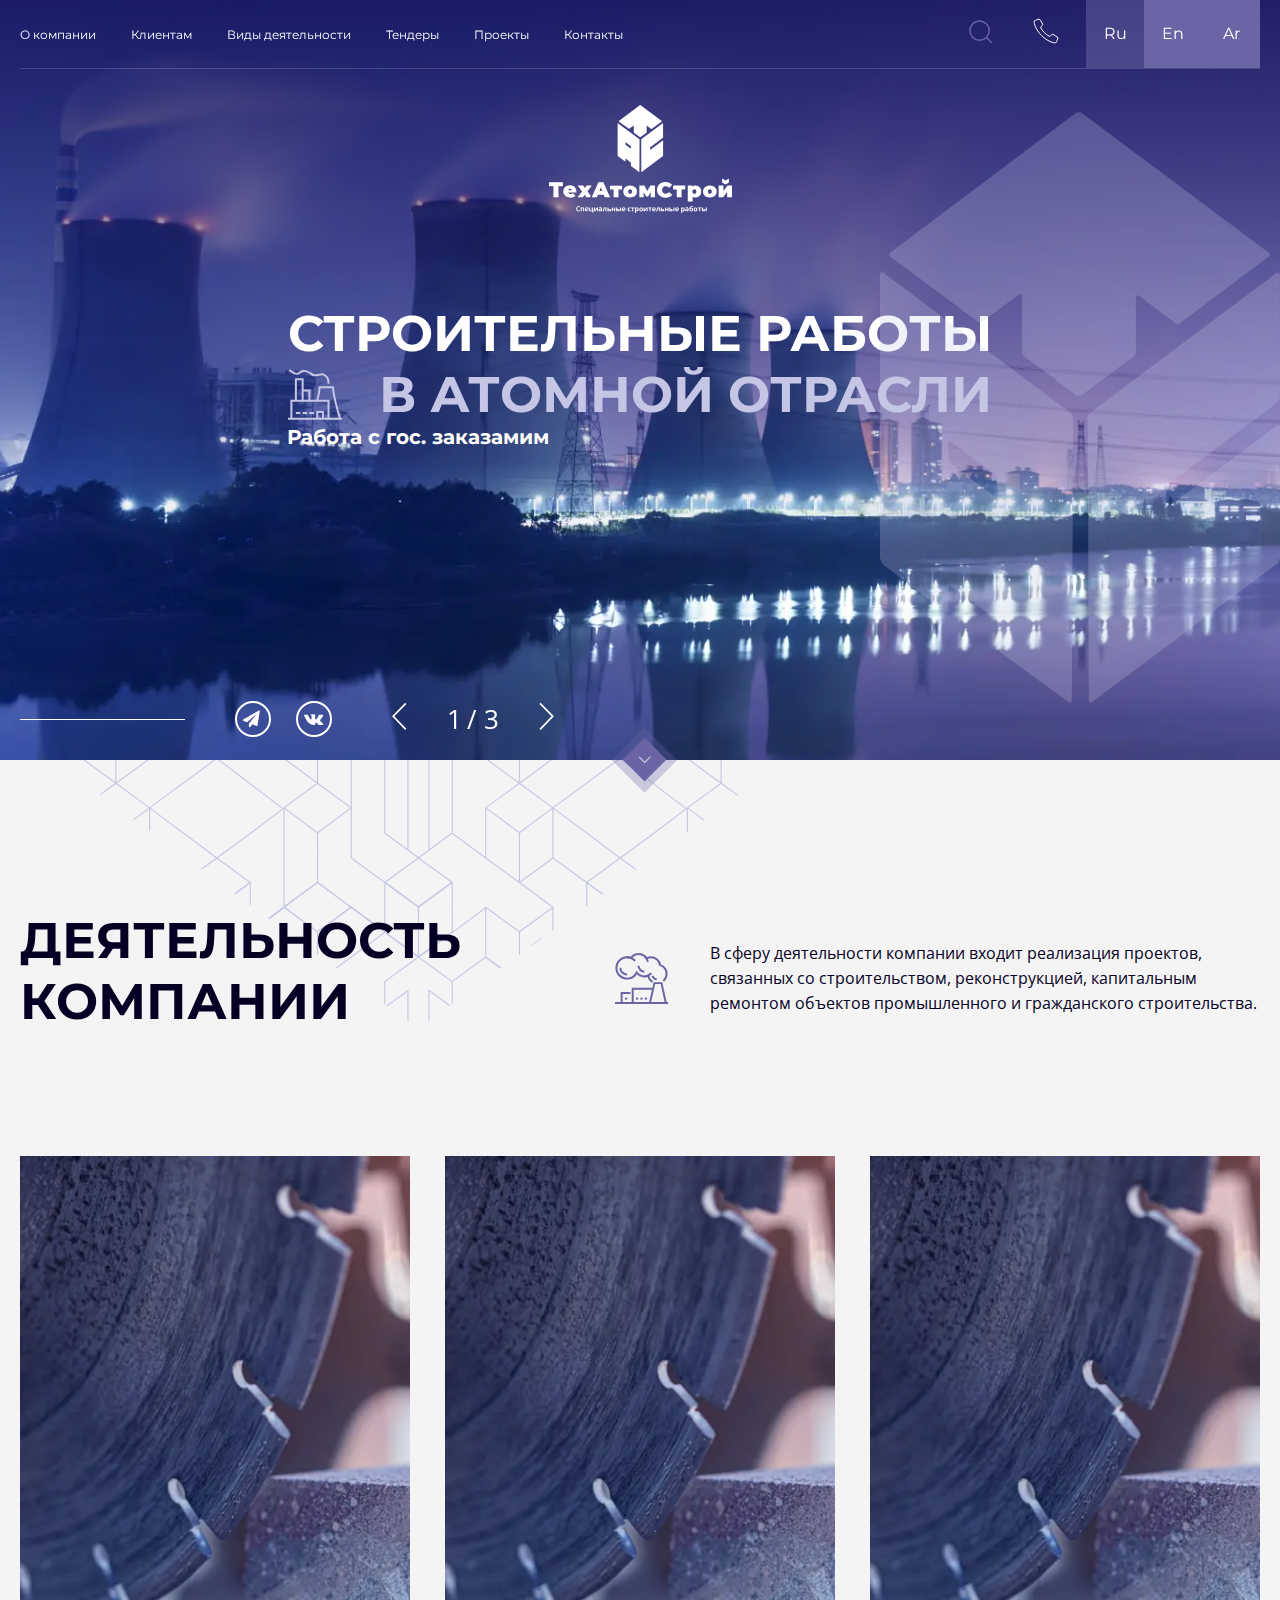
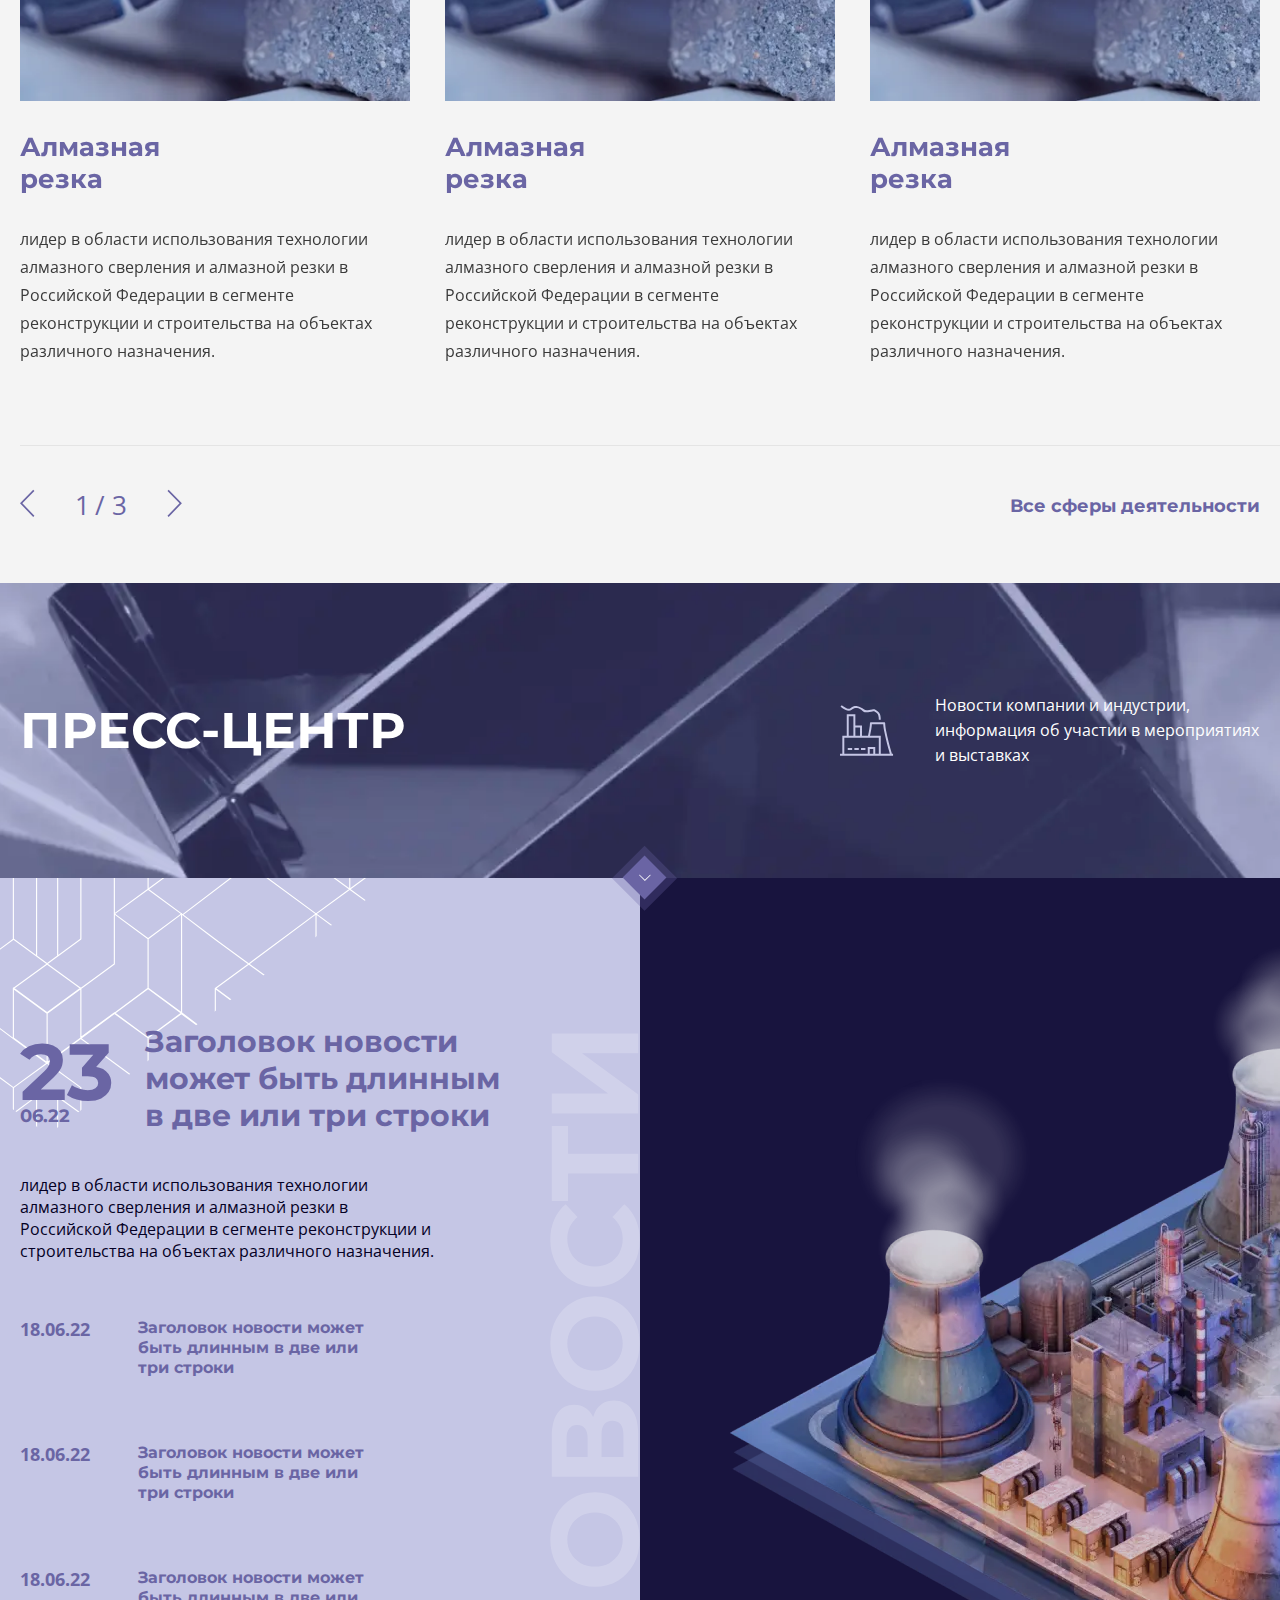
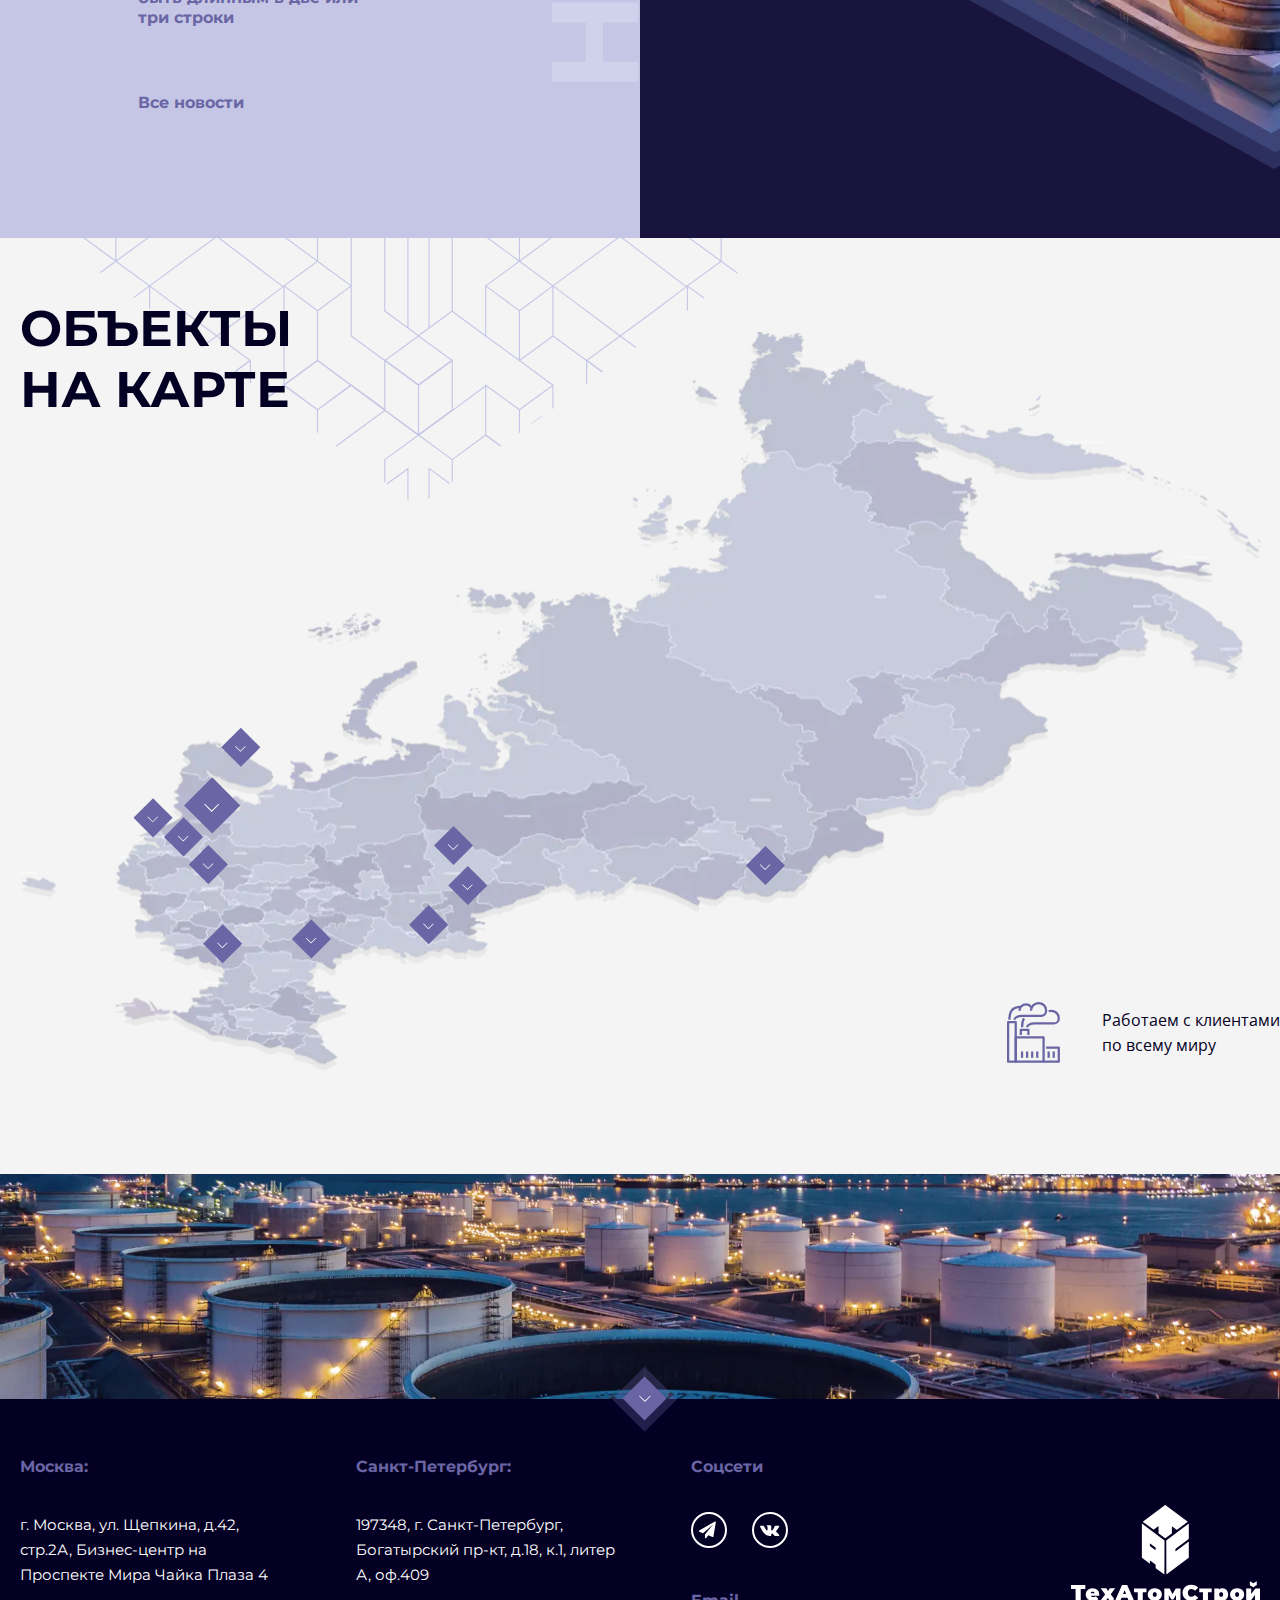
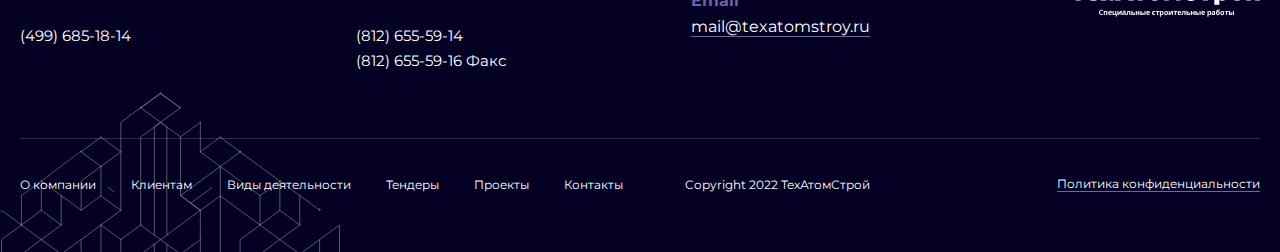
==== commit fd14076c: "add project" ====
--- a/index.html
+++ b/index.html
@@ -117,87 +117,87 @@
             <div class="swiper-wrapper"> 
               <div class="swiper-slide"> 
                     <div class="activities__item">
-                      <div class="activities__pic" style="background: url(../img/about__pic.webp) no-repeat center / cover"></div>
-                      <h4 class="h4 activities__title"><span>Алмазная </span><span>резка</span>
-                      </h4>
-                      <div class="text">
-                        <p>лидер в области использования технологии алмазного сверления и алмазной резки в Российской Федерации в сегменте реконструкции и строительства на объектах различного назначения. </p>
-                      </div>
-                    </div>
-              </div>
-              <div class="swiper-slide"> 
-                    <div class="activities__item">
-                      <div class="activities__pic" style="background: url(../img/about__pic.webp) no-repeat center / cover"></div>
-                      <h4 class="h4 activities__title"><span>Алмазная </span><span>резка</span>
-                      </h4>
-                      <div class="text">
-                        <p>лидер в области использования технологии алмазного сверления и алмазной резки в Российской Федерации в сегменте реконструкции и строительства на объектах различного назначения. </p>
-                      </div>
-                    </div>
-              </div>
-              <div class="swiper-slide"> 
-                    <div class="activities__item">
-                      <div class="activities__pic" style="background: url(../img/about__pic.webp) no-repeat center / cover"></div>
-                      <h4 class="h4 activities__title"><span>Алмазная </span><span>резка</span>
-                      </h4>
-                      <div class="text">
-                        <p>лидер в области использования технологии алмазного сверления и алмазной резки в Российской Федерации в сегменте реконструкции и строительства на объектах различного назначения. </p>
-                      </div>
-                    </div>
-              </div>
-              <div class="swiper-slide"> 
-                    <div class="activities__item">
-                      <div class="activities__pic" style="background: url(../img/about__pic.webp) no-repeat center / cover"></div>
-                      <h4 class="h4 activities__title"><span>Алмазная </span><span>резка</span>
-                      </h4>
-                      <div class="text">
-                        <p>лидер в области использования технологии алмазного сверления и алмазной резки в Российской Федерации в сегменте реконструкции и строительства на объектах различного назначения. </p>
-                      </div>
-                    </div>
-              </div>
-              <div class="swiper-slide"> 
-                    <div class="activities__item">
-                      <div class="activities__pic" style="background: url(../img/about__pic.webp) no-repeat center / cover"></div>
-                      <h4 class="h4 activities__title"><span>Алмазная </span><span>резка</span>
-                      </h4>
-                      <div class="text">
-                        <p>лидер в области использования технологии алмазного сверления и алмазной резки в Российской Федерации в сегменте реконструкции и строительства на объектах различного назначения. </p>
-                      </div>
-                    </div>
-              </div>
-              <div class="swiper-slide"> 
-                    <div class="activities__item">
-                      <div class="activities__pic" style="background: url(../img/about__pic.webp) no-repeat center / cover"></div>
-                      <h4 class="h4 activities__title"><span>Алмазная </span><span>резка</span>
-                      </h4>
-                      <div class="text">
-                        <p>лидер в области использования технологии алмазного сверления и алмазной резки в Российской Федерации в сегменте реконструкции и строительства на объектах различного назначения. </p>
-                      </div>
-                    </div>
-              </div>
-              <div class="swiper-slide"> 
-                    <div class="activities__item">
-                      <div class="activities__pic" style="background: url(../img/about__pic.webp) no-repeat center / cover"></div>
-                      <h4 class="h4 activities__title"><span>Алмазная </span><span>резка</span>
-                      </h4>
-                      <div class="text">
-                        <p>лидер в области использования технологии алмазного сверления и алмазной резки в Российской Федерации в сегменте реконструкции и строительства на объектах различного назначения. </p>
-                      </div>
-                    </div>
-              </div>
-              <div class="swiper-slide"> 
-                    <div class="activities__item">
-                      <div class="activities__pic" style="background: url(../img/about__pic.webp) no-repeat center / cover"></div>
-                      <h4 class="h4 activities__title"><span>Алмазная </span><span>резка</span>
-                      </h4>
-                      <div class="text">
-                        <p>лидер в области использования технологии алмазного сверления и алмазной резки в Российской Федерации в сегменте реконструкции и строительства на объектах различного назначения. </p>
-                      </div>
-                    </div>
-              </div>
-              <div class="swiper-slide"> 
-                    <div class="activities__item">
-                      <div class="activities__pic" style="background: url(../img/about__pic.webp) no-repeat center / cover"></div>
+                      <div class="activities__pic" style="background: url(./img/about__pic.webp) no-repeat center / cover"></div>
+                      <h4 class="h4 activities__title"><span>Алмазная </span><span>резка</span>
+                      </h4>
+                      <div class="text">
+                        <p>лидер в области использования технологии алмазного сверления и алмазной резки в Российской Федерации в сегменте реконструкции и строительства на объектах различного назначения. </p>
+                      </div>
+                    </div>
+              </div>
+              <div class="swiper-slide"> 
+                    <div class="activities__item">
+                      <div class="activities__pic" style="background: url(./img/about__pic.webp) no-repeat center / cover"></div>
+                      <h4 class="h4 activities__title"><span>Алмазная </span><span>резка</span>
+                      </h4>
+                      <div class="text">
+                        <p>лидер в области использования технологии алмазного сверления и алмазной резки в Российской Федерации в сегменте реконструкции и строительства на объектах различного назначения. </p>
+                      </div>
+                    </div>
+              </div>
+              <div class="swiper-slide"> 
+                    <div class="activities__item">
+                      <div class="activities__pic" style="background: url(./img/about__pic.webp) no-repeat center / cover"></div>
+                      <h4 class="h4 activities__title"><span>Алмазная </span><span>резка</span>
+                      </h4>
+                      <div class="text">
+                        <p>лидер в области использования технологии алмазного сверления и алмазной резки в Российской Федерации в сегменте реконструкции и строительства на объектах различного назначения. </p>
+                      </div>
+                    </div>
+              </div>
+              <div class="swiper-slide"> 
+                    <div class="activities__item">
+                      <div class="activities__pic" style="background: url(./img/about__pic.webp) no-repeat center / cover"></div>
+                      <h4 class="h4 activities__title"><span>Алмазная </span><span>резка</span>
+                      </h4>
+                      <div class="text">
+                        <p>лидер в области использования технологии алмазного сверления и алмазной резки в Российской Федерации в сегменте реконструкции и строительства на объектах различного назначения. </p>
+                      </div>
+                    </div>
+              </div>
+              <div class="swiper-slide"> 
+                    <div class="activities__item">
+                      <div class="activities__pic" style="background: url(./img/about__pic.webp) no-repeat center / cover"></div>
+                      <h4 class="h4 activities__title"><span>Алмазная </span><span>резка</span>
+                      </h4>
+                      <div class="text">
+                        <p>лидер в области использования технологии алмазного сверления и алмазной резки в Российской Федерации в сегменте реконструкции и строительства на объектах различного назначения. </p>
+                      </div>
+                    </div>
+              </div>
+              <div class="swiper-slide"> 
+                    <div class="activities__item">
+                      <div class="activities__pic" style="background: url(./img/about__pic.webp) no-repeat center / cover"></div>
+                      <h4 class="h4 activities__title"><span>Алмазная </span><span>резка</span>
+                      </h4>
+                      <div class="text">
+                        <p>лидер в области использования технологии алмазного сверления и алмазной резки в Российской Федерации в сегменте реконструкции и строительства на объектах различного назначения. </p>
+                      </div>
+                    </div>
+              </div>
+              <div class="swiper-slide"> 
+                    <div class="activities__item">
+                      <div class="activities__pic" style="background: url(./img/about__pic.webp) no-repeat center / cover"></div>
+                      <h4 class="h4 activities__title"><span>Алмазная </span><span>резка</span>
+                      </h4>
+                      <div class="text">
+                        <p>лидер в области использования технологии алмазного сверления и алмазной резки в Российской Федерации в сегменте реконструкции и строительства на объектах различного назначения. </p>
+                      </div>
+                    </div>
+              </div>
+              <div class="swiper-slide"> 
+                    <div class="activities__item">
+                      <div class="activities__pic" style="background: url(./img/about__pic.webp) no-repeat center / cover"></div>
+                      <h4 class="h4 activities__title"><span>Алмазная </span><span>резка</span>
+                      </h4>
+                      <div class="text">
+                        <p>лидер в области использования технологии алмазного сверления и алмазной резки в Российской Федерации в сегменте реконструкции и строительства на объектах различного назначения. </p>
+                      </div>
+                    </div>
+              </div>
+              <div class="swiper-slide"> 
+                    <div class="activities__item">
+                      <div class="activities__pic" style="background: url(./img/about__pic.webp) no-repeat center / cover"></div>
                       <h4 class="h4 activities__title"><span>Алмазная </span><span>резка</span>
                       </h4>
                       <div class="text">
@@ -234,7 +234,7 @@
             </div>
           </div>
         </div>
-        <div class="news">
+        <div class="news"><a class="anchor-arrow" href="#"><img src="./img/an-arrow.svg" alt=""></a>
           <div class="news__left">
             <div class="news__left-wrap">
               <div class="news__top">
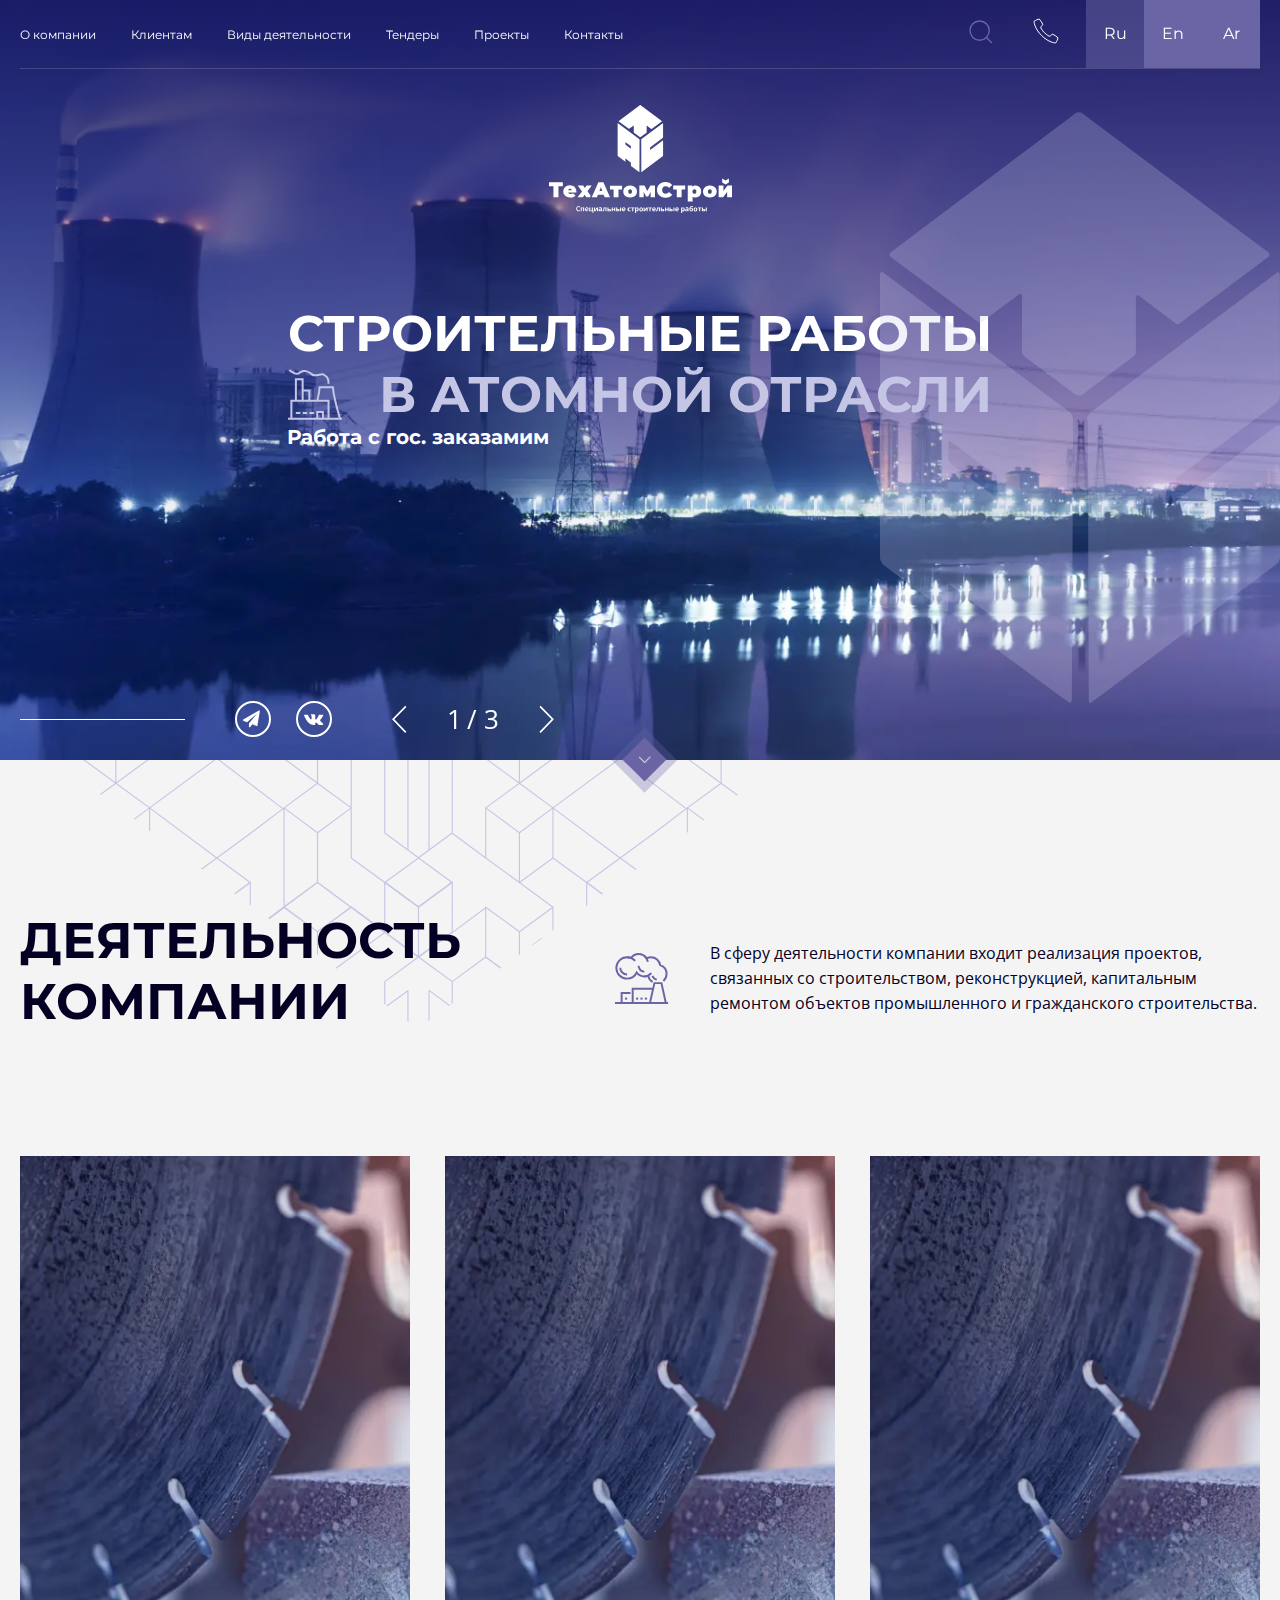
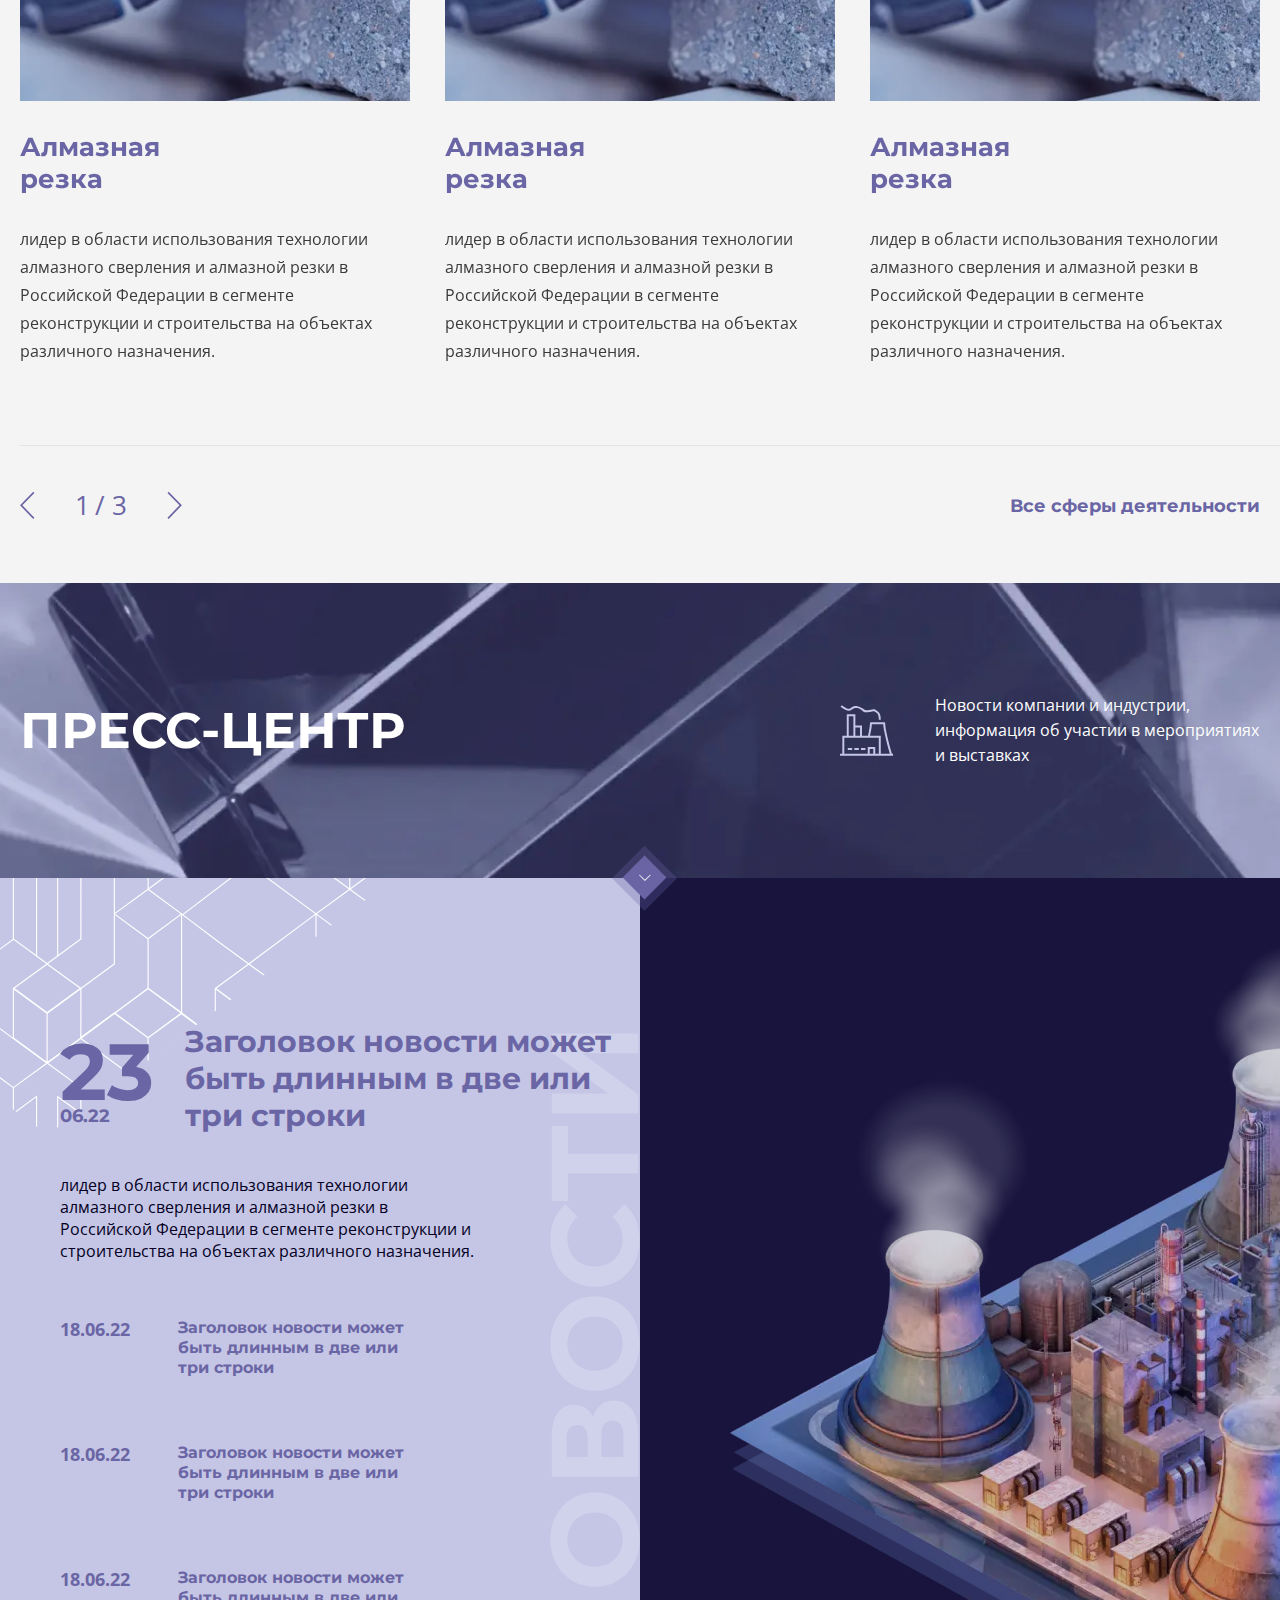
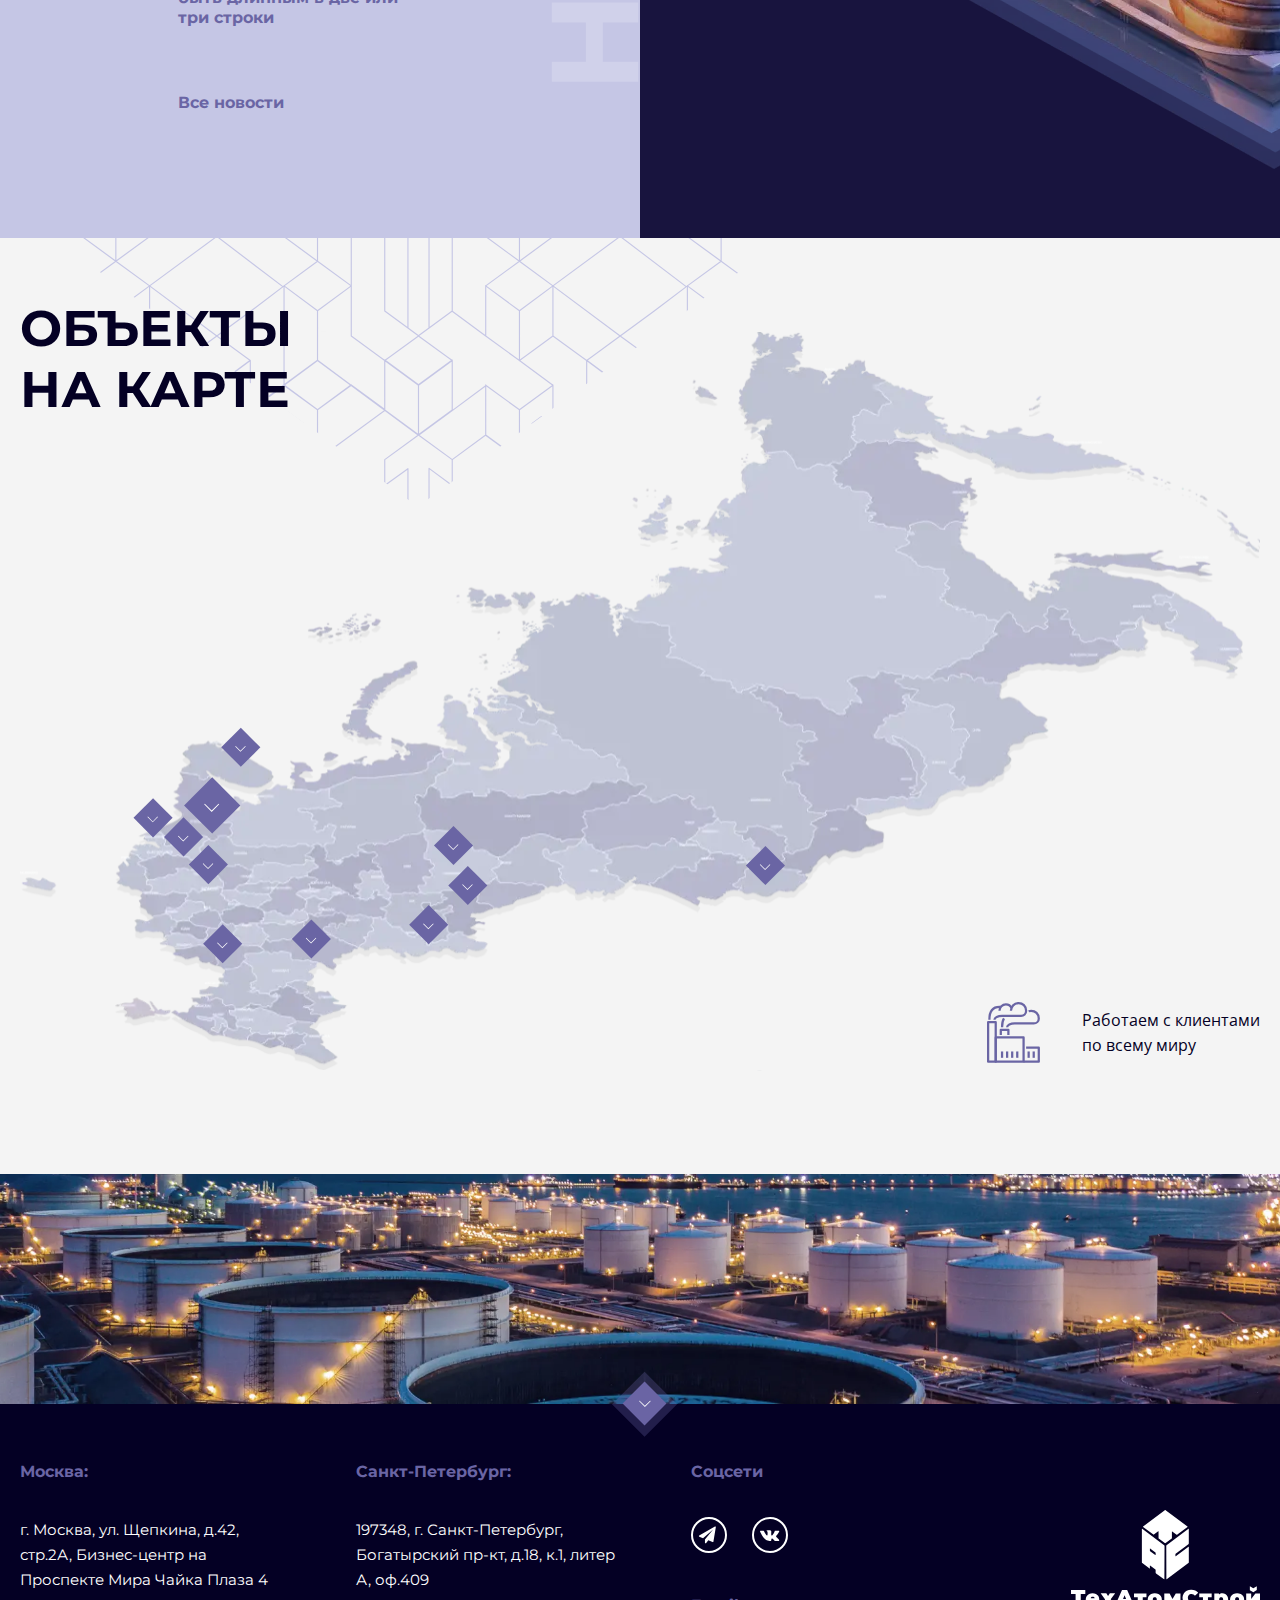
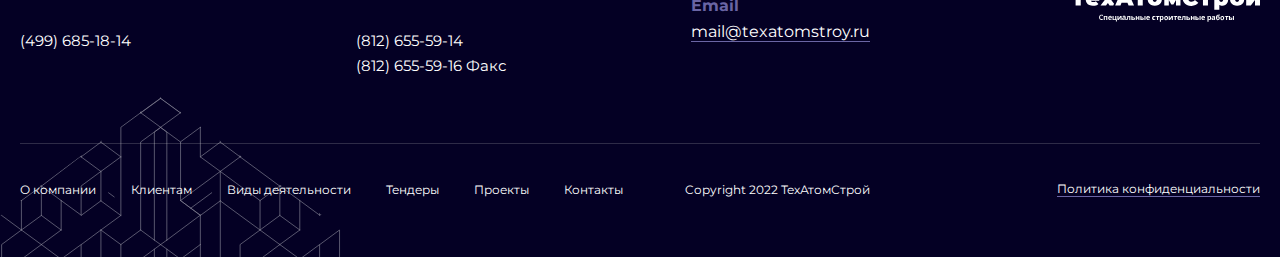
==== commit ef69b34d: "update" ====
--- a/index.html
+++ b/index.html
@@ -55,7 +55,9 @@
             </div>
           </div>
         </div>
-            <div class="mobile-nav"> <a class="nav__link" href="#">О компании</a><a class="nav__link" href="#">Клиентам</a><a class="nav__link" href="#">Виды деятельности</a><a class="nav__link" href="#">Тендеры</a><a class="nav__link" href="#">Проекты</a><a class="nav__link" href="#">Контакты</a></div>
+            <div class="mobile-nav"> 
+              <div class="mobile-nav__close"> <img src="./img/close.svg" alt=""></div><a class="nav__link" href="#">О компании</a><a class="nav__link" href="#">Клиентам</a><a class="nav__link" href="#">Виды деятельности</a><a class="nav__link" href="#">Тендеры</a><a class="nav__link" href="#">Проекты</a><a class="nav__link" href="#">Контакты</a>
+            </div>
         <div class="main__bg-logo"> <img src="./img/bg-logo.svg" alt=""></div>
         <div class="main__slider"> 
           <div class="swiper-wrapper"> 
@@ -117,91 +119,127 @@
             <div class="swiper-wrapper"> 
               <div class="swiper-slide"> 
                     <div class="activities__item">
-                      <div class="activities__pic" style="background: url(./img/about__pic.webp) no-repeat center / cover"></div>
-                      <h4 class="h4 activities__title"><span>Алмазная </span><span>резка</span>
-                      </h4>
-                      <div class="text">
-                        <p>лидер в области использования технологии алмазного сверления и алмазной резки в Российской Федерации в сегменте реконструкции и строительства на объектах различного назначения. </p>
-                      </div>
-                    </div>
-              </div>
-              <div class="swiper-slide"> 
-                    <div class="activities__item">
-                      <div class="activities__pic" style="background: url(./img/about__pic.webp) no-repeat center / cover"></div>
-                      <h4 class="h4 activities__title"><span>Алмазная </span><span>резка</span>
-                      </h4>
-                      <div class="text">
-                        <p>лидер в области использования технологии алмазного сверления и алмазной резки в Российской Федерации в сегменте реконструкции и строительства на объектах различного назначения. </p>
-                      </div>
-                    </div>
-              </div>
-              <div class="swiper-slide"> 
-                    <div class="activities__item">
-                      <div class="activities__pic" style="background: url(./img/about__pic.webp) no-repeat center / cover"></div>
-                      <h4 class="h4 activities__title"><span>Алмазная </span><span>резка</span>
-                      </h4>
-                      <div class="text">
-                        <p>лидер в области использования технологии алмазного сверления и алмазной резки в Российской Федерации в сегменте реконструкции и строительства на объектах различного назначения. </p>
-                      </div>
-                    </div>
-              </div>
-              <div class="swiper-slide"> 
-                    <div class="activities__item">
-                      <div class="activities__pic" style="background: url(./img/about__pic.webp) no-repeat center / cover"></div>
-                      <h4 class="h4 activities__title"><span>Алмазная </span><span>резка</span>
-                      </h4>
-                      <div class="text">
-                        <p>лидер в области использования технологии алмазного сверления и алмазной резки в Российской Федерации в сегменте реконструкции и строительства на объектах различного назначения. </p>
-                      </div>
-                    </div>
-              </div>
-              <div class="swiper-slide"> 
-                    <div class="activities__item">
-                      <div class="activities__pic" style="background: url(./img/about__pic.webp) no-repeat center / cover"></div>
-                      <h4 class="h4 activities__title"><span>Алмазная </span><span>резка</span>
-                      </h4>
-                      <div class="text">
-                        <p>лидер в области использования технологии алмазного сверления и алмазной резки в Российской Федерации в сегменте реконструкции и строительства на объектах различного назначения. </p>
-                      </div>
-                    </div>
-              </div>
-              <div class="swiper-slide"> 
-                    <div class="activities__item">
-                      <div class="activities__pic" style="background: url(./img/about__pic.webp) no-repeat center / cover"></div>
-                      <h4 class="h4 activities__title"><span>Алмазная </span><span>резка</span>
-                      </h4>
-                      <div class="text">
-                        <p>лидер в области использования технологии алмазного сверления и алмазной резки в Российской Федерации в сегменте реконструкции и строительства на объектах различного назначения. </p>
-                      </div>
-                    </div>
-              </div>
-              <div class="swiper-slide"> 
-                    <div class="activities__item">
-                      <div class="activities__pic" style="background: url(./img/about__pic.webp) no-repeat center / cover"></div>
-                      <h4 class="h4 activities__title"><span>Алмазная </span><span>резка</span>
-                      </h4>
-                      <div class="text">
-                        <p>лидер в области использования технологии алмазного сверления и алмазной резки в Российской Федерации в сегменте реконструкции и строительства на объектах различного назначения. </p>
-                      </div>
-                    </div>
-              </div>
-              <div class="swiper-slide"> 
-                    <div class="activities__item">
-                      <div class="activities__pic" style="background: url(./img/about__pic.webp) no-repeat center / cover"></div>
-                      <h4 class="h4 activities__title"><span>Алмазная </span><span>резка</span>
-                      </h4>
-                      <div class="text">
-                        <p>лидер в области использования технологии алмазного сверления и алмазной резки в Российской Федерации в сегменте реконструкции и строительства на объектах различного назначения. </p>
-                      </div>
-                    </div>
-              </div>
-              <div class="swiper-slide"> 
-                    <div class="activities__item">
-                      <div class="activities__pic" style="background: url(./img/about__pic.webp) no-repeat center / cover"></div>
-                      <h4 class="h4 activities__title"><span>Алмазная </span><span>резка</span>
-                      </h4>
-                      <div class="text">
-                        <p>лидер в области использования технологии алмазного сверления и алмазной резки в Российской Федерации в сегменте реконструкции и строительства на объектах различного назначения. </p>
+                      <div class="activities__mobile-main"><span>Алмазная </span><span>резка</span>
+                      </div>
+                      <div class="activities__group">
+                        <div class="activities__pic" style="background: url(./img/about__pic.webp) no-repeat center / cover"></div>
+                        <h4 class="h4 activities__title"><span>Алмазная </span><span>резка</span>
+                        </h4>
+                        <div class="text">
+                          <p>лидер в области использования технологии алмазного сверления и алмазной резки в Российской Федерации в сегменте реконструкции и строительства на объектах различного назначения. </p>
+                        </div>
+                      </div>
+                    </div>
+              </div>
+              <div class="swiper-slide"> 
+                    <div class="activities__item">
+                      <div class="activities__mobile-main"><span>Алмазная </span><span>резка</span>
+                      </div>
+                      <div class="activities__group">
+                        <div class="activities__pic" style="background: url(./img/about__pic.webp) no-repeat center / cover"></div>
+                        <h4 class="h4 activities__title"><span>Алмазная </span><span>резка</span>
+                        </h4>
+                        <div class="text">
+                          <p>лидер в области использования технологии алмазного сверления и алмазной резки в Российской Федерации в сегменте реконструкции и строительства на объектах различного назначения. </p>
+                        </div>
+                      </div>
+                    </div>
+              </div>
+              <div class="swiper-slide"> 
+                    <div class="activities__item">
+                      <div class="activities__mobile-main"><span>Алмазная </span><span>резка</span>
+                      </div>
+                      <div class="activities__group">
+                        <div class="activities__pic" style="background: url(./img/about__pic.webp) no-repeat center / cover"></div>
+                        <h4 class="h4 activities__title"><span>Алмазная </span><span>резка</span>
+                        </h4>
+                        <div class="text">
+                          <p>лидер в области использования технологии алмазного сверления и алмазной резки в Российской Федерации в сегменте реконструкции и строительства на объектах различного назначения. </p>
+                        </div>
+                      </div>
+                    </div>
+              </div>
+              <div class="swiper-slide"> 
+                    <div class="activities__item">
+                      <div class="activities__mobile-main"><span>Алмазная </span><span>резка</span>
+                      </div>
+                      <div class="activities__group">
+                        <div class="activities__pic" style="background: url(./img/about__pic.webp) no-repeat center / cover"></div>
+                        <h4 class="h4 activities__title"><span>Алмазная </span><span>резка</span>
+                        </h4>
+                        <div class="text">
+                          <p>лидер в области использования технологии алмазного сверления и алмазной резки в Российской Федерации в сегменте реконструкции и строительства на объектах различного назначения. </p>
+                        </div>
+                      </div>
+                    </div>
+              </div>
+              <div class="swiper-slide"> 
+                    <div class="activities__item">
+                      <div class="activities__mobile-main"><span>Алмазная </span><span>резка</span>
+                      </div>
+                      <div class="activities__group">
+                        <div class="activities__pic" style="background: url(./img/about__pic.webp) no-repeat center / cover"></div>
+                        <h4 class="h4 activities__title"><span>Алмазная </span><span>резка</span>
+                        </h4>
+                        <div class="text">
+                          <p>лидер в области использования технологии алмазного сверления и алмазной резки в Российской Федерации в сегменте реконструкции и строительства на объектах различного назначения. </p>
+                        </div>
+                      </div>
+                    </div>
+              </div>
+              <div class="swiper-slide"> 
+                    <div class="activities__item">
+                      <div class="activities__mobile-main"><span>Алмазная </span><span>резка</span>
+                      </div>
+                      <div class="activities__group">
+                        <div class="activities__pic" style="background: url(./img/about__pic.webp) no-repeat center / cover"></div>
+                        <h4 class="h4 activities__title"><span>Алмазная </span><span>резка</span>
+                        </h4>
+                        <div class="text">
+                          <p>лидер в области использования технологии алмазного сверления и алмазной резки в Российской Федерации в сегменте реконструкции и строительства на объектах различного назначения. </p>
+                        </div>
+                      </div>
+                    </div>
+              </div>
+              <div class="swiper-slide"> 
+                    <div class="activities__item">
+                      <div class="activities__mobile-main"><span>Алмазная </span><span>резка</span>
+                      </div>
+                      <div class="activities__group">
+                        <div class="activities__pic" style="background: url(./img/about__pic.webp) no-repeat center / cover"></div>
+                        <h4 class="h4 activities__title"><span>Алмазная </span><span>резка</span>
+                        </h4>
+                        <div class="text">
+                          <p>лидер в области использования технологии алмазного сверления и алмазной резки в Российской Федерации в сегменте реконструкции и строительства на объектах различного назначения. </p>
+                        </div>
+                      </div>
+                    </div>
+              </div>
+              <div class="swiper-slide"> 
+                    <div class="activities__item">
+                      <div class="activities__mobile-main"><span>Алмазная </span><span>резка</span>
+                      </div>
+                      <div class="activities__group">
+                        <div class="activities__pic" style="background: url(./img/about__pic.webp) no-repeat center / cover"></div>
+                        <h4 class="h4 activities__title"><span>Алмазная </span><span>резка</span>
+                        </h4>
+                        <div class="text">
+                          <p>лидер в области использования технологии алмазного сверления и алмазной резки в Российской Федерации в сегменте реконструкции и строительства на объектах различного назначения. </p>
+                        </div>
+                      </div>
+                    </div>
+              </div>
+              <div class="swiper-slide"> 
+                    <div class="activities__item">
+                      <div class="activities__mobile-main"><span>Алмазная </span><span>резка</span>
+                      </div>
+                      <div class="activities__group">
+                        <div class="activities__pic" style="background: url(./img/about__pic.webp) no-repeat center / cover"></div>
+                        <h4 class="h4 activities__title"><span>Алмазная </span><span>резка</span>
+                        </h4>
+                        <div class="text">
+                          <p>лидер в области использования технологии алмазного сверления и алмазной резки в Российской Федерации в сегменте реконструкции и строительства на объектах различного назначения. </p>
+                        </div>
                       </div>
                     </div>
               </div>
@@ -271,27 +309,85 @@
           <div class="map__pic">
              <svg width="1300" height="774" viewBox="0 0 1300 774" fill="none" xmlns="http://www.w3.org/2000/svg" xmlns:xlink="http://www.w3.org/1999/xlink">
 <rect width="1300" height="774" fill="url(#pattern0)"/>
-<g class="map-point"><rect x="201.5" y="467" width="41.7193" height="41.7193" transform="rotate(45 201.5 467)" fill="#6A65A4"/><path d="M208.151 494.642L200.958 501.835L193.765 494.642L193.06 495.347L200.958 503.244L208.856 495.347L208.151 494.642Z" fill="white"/></g>
-<g class="map-point"><rect x="231.5" y="415" width="28.9914" height="28.9914" transform="rotate(45 231.5 415)" fill="#6A65A4"/>
-<path d="M236.122 434.208L231.123 439.207L226.125 434.208L225.635 434.698L231.123 440.186L236.612 434.698L236.122 434.208Z" fill="white"/></g>
-<g class="map-point"><rect x="139.5" y="489" width="28.9914" height="28.9914" transform="rotate(45 139.5 489)" fill="#6A65A4"/>
-<path d="M144.122 508.208L139.123 513.207L134.125 508.208L133.635 508.698L139.123 514.186L144.612 508.698L144.122 508.208Z" fill="white"/></g>
-<g class="map-point"><rect x="171.5" y="509" width="28.9914" height="28.9914" transform="rotate(45 171.5 509)" fill="#6A65A4"/>
-<path d="M176.122 528.208L171.123 533.207L166.125 528.208L165.635 528.698L171.123 534.186L176.612 528.698L176.122 528.208Z" fill="white"/></g>
-<g class="map-point"><rect x="197.5" y="538" width="28.9914" height="28.9914" transform="rotate(45 197.5 538)" fill="#6A65A4"/>
-<path d="M202.122 557.208L197.123 562.207L192.125 557.208L191.635 557.698L197.123 563.186L202.612 557.698L202.122 557.208Z" fill="white"/></g>
-<g class="map-point"><rect x="212.5" y="621" width="28.9914" height="28.9914" transform="rotate(45 212.5 621)" fill="#6A65A4"/>
-<path d="M217.122 640.208L212.123 645.207L207.125 640.208L206.635 640.698L212.123 646.186L217.612 640.698L217.122 640.208Z" fill="white"/></g>
-<g class="map-point"><rect x="305.5" y="616" width="28.9914" height="28.9914" transform="rotate(45 305.5 616)" fill="#6A65A4"/>
-<path d="M310.122 635.208L305.123 640.207L300.125 635.208L299.635 635.698L305.123 641.186L310.612 635.698L310.122 635.208Z" fill="white"/></g>
-<g class="map-point"><rect x="454.5" y="518" width="28.9914" height="28.9914" transform="rotate(45 454.5 518)" fill="#6A65A4"/>
-<path d="M459.122 537.208L454.123 542.207L449.125 537.208L448.635 537.698L454.123 543.186L459.612 537.698L459.122 537.208Z" fill="white"/></g>
-<g class="map-point"><rect x="781.5" y="539" width="28.9914" height="28.9914" transform="rotate(45 781.5 539)" fill="#6A65A4"/>
-<path d="M786.122 558.208L781.123 563.207L776.125 558.208L775.635 558.698L781.123 564.186L786.612 558.698L786.122 558.208Z" fill="white"/></g>
-<g class="map-point"><rect x="469.5" y="560" width="28.9914" height="28.9914" transform="rotate(45 469.5 560)" fill="#6A65A4"/>
-<path d="M474.122 579.208L469.123 584.207L464.125 579.208L463.635 579.698L469.123 585.186L474.612 579.698L474.122 579.208Z" fill="white"/></g>
-<g class="map-point"><rect x="428.5" y="601" width="28.9914" height="28.9914" transform="rotate(45 428.5 601)" fill="#6A65A4"/>
-<path d="M433.122 620.208L428.123 625.207L423.125 620.208L422.635 620.698L428.123 626.186L433.612 620.698L433.122 620.208Z" fill="white"/></g>						
+<g class="pointsContainer">
+<g class="map-point" id="map-p-1">
+<foreignObject x="180" y="400" max-width="264" height="160">
+<div class="map-point__message" xmlns="http://www.w3.org/1999/xhtml">Пример текстовой информации блока</div>
+</foreignObject>
+<rect x="201.5" y="467" width="41.7193" height="41.7193" transform="rotate(45 201.5 467)" fill="#6A65A4"/>
+<path d="M208.151 494.642L200.958 501.835L193.765 494.642L193.06 495.347L200.958 503.244L208.856 495.347L208.151 494.642Z" fill="white"/>
+</g>
+<g class="map-point" id="map-p-2">
+<rect x="231.5" y="415" width="28.9914" height="28.9914" transform="rotate(45 231.5 415)" fill="#6A65A4"/>
+<path d="M236.122 434.208L231.123 439.207L226.125 434.208L225.635 434.698L231.123 440.186L236.612 434.698L236.122 434.208Z" fill="white"/>
+<foreignObject x="231.5" y="365" max-width="264" height="160">
+<div class="map-point__message" xmlns="http://www.w3.org/1999/xhtml">Пример текстовой информации блока</div>
+</foreignObject>
+</g>
+<g class="map-point" id="map-p-3">
+<rect x="139.5" y="489" width="28.9914" height="28.9914" transform="rotate(45 139.5 489)" fill="#6A65A4"/>
+<path d="M144.122 508.208L139.123 513.207L134.125 508.208L133.635 508.698L139.123 514.186L144.612 508.698L144.122 508.208Z" fill="white"/>
+<foreignObject x="139.5" y="440" max-width="264" height="160">
+<div class="map-point__message" xmlns="http://www.w3.org/1999/xhtml">Пример текстовой информации блока</div>
+</foreignObject>
+</g>
+<g class="map-point" id="map-p-4">
+<rect x="171.5" y="509" width="28.9914" height="28.9914" transform="rotate(45 171.5 509)" fill="#6A65A4"/>
+<path d="M176.122 528.208L171.123 533.207L166.125 528.208L165.635 528.698L171.123 534.186L176.612 528.698L176.122 528.208Z" fill="white"/>
+<foreignObject x="171" y="459" max-width="264" height="160">
+<div class="map-point__message" xmlns="http://www.w3.org/1999/xhtml">Пример текстовой информации блока</div>
+</foreignObject>
+</g>
+<g class="map-point" id="map-p-5">
+<rect x="197.5" y="538" width="28.9914" height="28.9914" transform="rotate(45 197.5 538)" fill="#6A65A4"/>
+<path d="M202.122 557.208L197.123 562.207L192.125 557.208L191.635 557.698L197.123 563.186L202.612 557.698L202.122 557.208Z" fill="white"/>
+<foreignObject x="197" y="488" max-width="264" height="160">
+<div class="map-point__message" xmlns="http://www.w3.org/1999/xhtml">Пример текстовой информации блока</div>
+</foreignObject>
+</g>
+<g class="map-point" id="map-p-6">
+<rect x="212.5" y="621" width="28.9914" height="28.9914" transform="rotate(45 212.5 621)" fill="#6A65A4"/>
+<path d="M217.122 640.208L212.123 645.207L207.125 640.208L206.635 640.698L212.123 646.186L217.612 640.698L217.122 640.208Z" fill="white"/>
+<foreignObject x="212.5" y="571" max-width="264" height="160">
+<div class="map-point__message" xmlns="http://www.w3.org/1999/xhtml">Пример текстовой информации блока</div>
+</foreignObject>
+</g>
+<g class="map-point" id="map-p-7">
+<rect x="305.5" y="616" width="28.9914" height="28.9914" transform="rotate(45 305.5 616)" fill="#6A65A4"/>
+<path d="M310.122 635.208L305.123 640.207L300.125 635.208L299.635 635.698L305.123 641.186L310.612 635.698L310.122 635.208Z" fill="white"/>
+<foreignObject x="305.5" y="566" max-width="264" height="160">
+<div class="map-point__message" xmlns="http://www.w3.org/1999/xhtml">Пример текстовой информации блока</div>
+</foreignObject>
+</g>
+<g class="map-point" id="map-p-8">
+<rect x="454.5" y="518" width="28.9914" height="28.9914" transform="rotate(45 454.5 518)" fill="#6A65A4"/>
+<path d="M459.122 537.208L454.123 542.207L449.125 537.208L448.635 537.698L454.123 543.186L459.612 537.698L459.122 537.208Z" fill="white"/>
+<foreignObject x="454.5" y="468" max-width="264" height="160">
+<div class="map-point__message" xmlns="http://www.w3.org/1999/xhtml">Пример текстовой информации блока</div>
+</foreignObject>
+</g>
+<g class="map-point" id="map-p-9">
+<rect x="781.5" y="539" width="28.9914" height="28.9914" transform="rotate(45 781.5 539)" fill="#6A65A4"/>
+<path d="M786.122 558.208L781.123 563.207L776.125 558.208L775.635 558.698L781.123 564.186L786.612 558.698L786.122 558.208Z" fill="white"/>
+<foreignObject x="781" y="490" max-width="264" height="160">
+<div class="map-point__message" xmlns="http://www.w3.org/1999/xhtml">Пример текстовой информации блока</div>
+</foreignObject>
+</g>
+<g class="map-point" id="map-p-10">
+<rect x="469.5" y="560" width="28.9914" height="28.9914" transform="rotate(45 469.5 560)" fill="#6A65A4"/>
+<path d="M474.122 579.208L469.123 584.207L464.125 579.208L463.635 579.698L469.123 585.186L474.612 579.698L474.122 579.208Z" fill="white"/>
+<foreignObject x="469.5" y="510" max-width="264" height="160">
+<div class="map-point__message" xmlns="http://www.w3.org/1999/xhtml">Пример текстовой информации блока</div>
+</foreignObject>
+</g>
+<g class="map-point" id="map-p-11">
+<rect x="428.5" y="601" width="28.9914" height="28.9914" transform="rotate(45 428.5 601)" fill="#6A65A4"/>
+<path d="M433.122 620.208L428.123 625.207L423.125 620.208L422.635 620.698L428.123 626.186L433.612 620.698L433.122 620.208Z" fill="white"/>
+<foreignObject x="428.5" y="551" max-width="264" height="160">
+<div class="map-point__message" xmlns="http://www.w3.org/1999/xhtml">Пример текстовой информации блока</div>
+</foreignObject>
+</g>	
+</g>					
 <defs>
 <pattern id="pattern0" patternContentUnits="objectBoundingBox" width="1" height="1">
 <use xlink:href="#image0_11_1430" transform="translate(-0.000347843) scale(0.00024431 0.000410341)"/>
@@ -301,10 +397,20 @@
 </svg>
           </div>
         </div>
+        <div class="slider-nav slider-nav--map">
+          <div class="prev"><svg width="15" height="29" viewBox="0 0 15 29" xmlns="http://www.w3.org/2000/svg">
+<path d="M14.4004 1.90986L2.35992 14.3691L14.4004 26.8283L13.2206 28.0491L0.000389697 14.3691L13.2206 0.689072L14.4004 1.90986Z"/>
+</svg>
+          </div>
+          <div class="next"><svg width="15" height="29" viewBox="0 0 15 29" xmlns="http://www.w3.org/2000/svg">
+<path d="M0.480468 1.90986L12.5209 14.3691L0.480469 26.8283L1.66023 28.0491L14.8805 14.3691L1.66023 0.689072L0.480468 1.90986Z" />
+</svg>
+          </div>
+        </div>
       </section>
     </main>
     <div class="footer">
-      <div class="footer__banner"><img src="./img/footer.webp" alt=""></div>
+      <div class="footer__banner" style="background: url(./img/footer.webp) no-repeat center / cover"></div>
       <div class="footer__wrap"><a class="anchor-arrow" href="#"><img src="./img/an-arrow.svg" alt=""></a>
         <div class="container">
           <div class="footer__top"> 
--- a/styles/main.css
+++ b/styles/main.css
@@ -2264,7 +2264,43 @@
 }
 
 .mobile-nav {
+  position: fixed;
+  left: 0;
+  top: 0;
+  width: 100%;
+  height: 100%;
+  background-color: #6A65A4;
+  padding: 80px 20px 40px;
+  z-index: 999;
   display: none;
+}
+
+.mobile-nav.-is-active {
+  display: block;
+}
+
+.mobile-nav .nav__link {
+  display: block;
+  font-size: 20px;
+  line-height: 55px;
+  color: #fff;
+}
+
+.mobile-nav .nav__link:hover {
+  text-decoration: none;
+  opacity: 0.6;
+}
+
+.mobile-nav__close {
+  position: absolute;
+  left: 0;
+  top: 0;
+  width: 100%;
+  padding-top: 15px;
+  padding-bottom: 15px;
+  padding-left: 20px;
+  padding-right: 20px;
+  border-bottom: 1px solid rgba(217, 217, 217, 0.2);
 }
 
 .footer {
@@ -2300,8 +2336,8 @@
   position: relative;
 }
 
-.footer__banner img {
-  display: block;
+.footer__banner {
+  height: 230px;
 }
 
 .footer__top {
@@ -2375,6 +2411,10 @@
   line-height: 15px;
 }
 
+.policy {
+  white-space: nowrap;
+}
+
 .btn {
   display: inline-flex;
   justify-content: center;
@@ -2607,7 +2647,6 @@
 }
 
 .about__video-play {
-  height: 327px;
   width: 547px;
   position: relative;
 }
@@ -2648,8 +2687,7 @@
   background-color: #18143E;
   display: flex;
   align-items: center;
-  padding-left: 65px;
-  padding-right: 65px;
+  padding: 50px 65px;
   color: #fff;
   position: relative;
 }
@@ -2740,6 +2778,7 @@
   border-top: 1px solid #D9D9D9;
   display: flex;
   align-items: flex-start;
+  width: calc(100% + 20px);
 }
 
 .activities__description img {
@@ -2913,6 +2952,8 @@
 
 .tenders-contacts__item {
   color: #3A3A3A;
+  padding-left: 5px;
+  padding-right: 5px;
 }
 
 .tenders-contacts__item p {
@@ -2944,6 +2985,8 @@
 
 .contacts-block {
   border: 1px solid #D9D9D9;
+  margin-bottom: 68px;
+  border-bottom: none;
 }
 
 .contacts {
@@ -2978,7 +3021,7 @@
 
 #map {
   height: 432px;
-  width: calc(100% + (100vw - 1320px) / 2);
+  width: calc(100% + (100vw - 1300px) / 2);
 }
 
 .form-contacts {
@@ -3108,6 +3151,12 @@
   padding-top: 60px;
 }
 
+.prev,
+.next {
+  display: inline-flex;
+  align-items: center;
+}
+
 .prev svg,
 .next svg {
   fill: #6A65A4;
@@ -3322,13 +3371,48 @@
 
 .map .ico-block {
   position: absolute;
-  right: 0;
+  right: 20px;
   bottom: 0;
   align-items: center;
 }
 
 .map-point {
   cursor: pointer;
+  position: relative;
+}
+
+.map-point.active {
+  z-index: 1000;
+}
+
+.map-point.active foreignObject {
+  display: inline-block;
+  position: relative;
+  z-index: 1;
+}
+
+.map-point.active rect {
+  position: relative;
+  z-index: 50;
+}
+
+.map-point foreignObject {
+  width: 100vw;
+  max-width: 280px;
+  height: 83px;
+  display: none;
+  cursor: default;
+}
+
+.map-point__message {
+  left: 100%;
+  bottom: 100%;
+  max-width: 264px;
+  width: 100vw;
+  padding: 15px 48px;
+  box-shadow: 0px 4px 10px rgba(0, 0, 0, 0.1);
+  border-top: 1px solid #18143E;
+  background-color: #fff;
 }
 
 .map__pic {
@@ -3371,6 +3455,42 @@
   z-index: 1;
 }
 
+.--mobile {
+  display: none;
+}
+
+.activities__mobile-main {
+  display: none;
+  padding-top: 24px;
+  padding-bottom: 24px;
+  border-top: 1px solid #D9D9D9;
+  border-bottom: 1px solid #D9D9D9;
+  font-weight: 700;
+  font-size: 15px;
+  line-height: 18px;
+  color: #6A65A4;
+  position: relative;
+}
+
+.activities__mobile-main.-is-active:after {
+  transform: translateY(-50%) rotateZ(180deg);
+}
+
+.activities__mobile-main:after {
+  content: "";
+  position: absolute;
+  right: 0;
+  top: 50%;
+  transform: translateY(-50%) rotateZ(0);
+  width: 15px;
+  height: 8px;
+  background: url(../img/accardeon.svg) no-repeat center/contain;
+}
+
+.slider-nav--map {
+  display: none;
+}
+
 @media all and (min-width: 1024px) {
   .fancybox__container {
     --carousel-button-width: 48px;
@@ -3400,9 +3520,802 @@
   }
 }
 
+@media (max-width: 1300px) {
+  .activities-form {
+    width: calc(100% + 20px);
+    padding-right: 20px;
+  }
+
+  #map {
+    width: calc(100% + 40px);
+    margin-left: -20px;
+  }
+
+  .news__left {
+    padding-right: 20px;
+  }
+}
+
+@media (max-width: 1200px) {
+  .title-group {
+    display: block;
+  }
+
+  .ico-block {
+    justify-content: flex-start;
+  }
+
+  .nav {
+    display: none;
+  }
+
+  .header__burger {
+    display: block;
+  }
+
+  .about__video-description p {
+    font-size: 12px;
+    line-height: 150%;
+  }
+
+  .tenders-contacts__item span {
+    max-width: 192px;
+    display: block;
+  }
+}
+
+@media (max-width: 980px) {
+  .project-slider {
+    border: none;
+  }
+
+  .project {
+    display: block;
+    border: none;
+    margin-bottom: 0px;
+  }
+
+  .project__right {
+    height: 33.3333333333vw;
+    width: 100%;
+  }
+
+  .project__tabs-items {
+    border: none;
+    padding-top: 11px;
+    padding-bottom: 11px;
+    display: block;
+    overflow-x: auto;
+    white-space: nowrap;
+  }
+
+  .project__tabs-item {
+    font-size: 14px;
+    line-height: 25px;
+    display: inline-block;
+    vertical-align: top;
+    margin-right: 62px;
+    margin-left: 0px;
+  }
+
+  .project__tabs-item.-is-active {
+    font-size: 15px;
+    line-height: 25px;
+  }
+
+  .project__name {
+    font-size: 20px;
+    line-height: 24px;
+    margin-bottom: 20px;
+  }
+
+  .project__doc {
+    width: 73px;
+    margin-right: 20px;
+  }
+
+  .project_info {
+    width: calc(100% - 93px);
+  }
+
+  .project__info-block {
+    font-size: 14px;
+    line-height: 23px;
+  }
+
+  .project__info-block {
+    margin-bottom: 13px;
+  }
+
+  .project__info-block p {
+    font-size: 14px;
+    line-height: 23px;
+  }
+
+  .project__left {
+    width: 100%;
+    padding-left: 0px;
+    padding-top: 35px;
+    padding-bottom: 35px;
+  }
+
+  .tenders-contacts__list {
+    display: block;
+  }
+
+  .tenders-contacts {
+    height: auto;
+    padding-top: 43px;
+    padding-left: 20px;
+  }
+
+  .tenders-contacts__item {
+    margin-bottom: 20px;
+  }
+
+  .tenders-contacts__item span {
+    max-width: 100%;
+  }
+
+  .manual__text p {
+    font-size: 16px;
+    line-height: 28px;
+    padding-right: 5px;
+  }
+
+  .ico-block img {
+    display: none;
+  }
+
+  .title-group {
+    margin-bottom: 0px;
+  }
+
+  .footer__item {
+    padding-left: 5px;
+    padding-right: 5px;
+  }
+
+  .about__pic.--desktop {
+    display: none;
+  }
+
+  .about__pic.--mobile {
+    display: block;
+    width: 100%;
+    overflow: hidden;
+    max-height: 600px;
+    margin-bottom: 40px;
+    height: auto;
+  }
+
+  .about__pic.--mobile img {
+    width: 100%;
+  }
+
+  .about__text {
+    width: 100%;
+    margin-bottom: 42px;
+  }
+
+  .scrumbs__link {
+    font-size: 12px;
+    line-height: 13px;
+    padding-right: 18px;
+    margin-right: 18px;
+  }
+
+  .scrumbs {
+    margin-bottom: 33px;
+  }
+
+  .h1,
+  .h2 {
+    font-size: 23px;
+    line-height: 28px;
+    margin-bottom: 23px;
+  }
+
+  .ico-block {
+    margin-bottom: 40px;
+    align-items: center;
+  }
+
+  .ico-text {
+    font-size: 14px;
+    line-height: 25px;
+  }
+
+  .text p,
+  body {
+    font-size: 14px;
+    line-height: 28px;
+  }
+
+  .text p {
+    margin-bottom: 30px;
+  }
+
+  .about__list {
+    margin-bottom: 0px;
+  }
+
+  .about__video {
+    display: block;
+  }
+
+  .about__video-play {
+    height: 400px;
+    width: calc(100% + 40px);
+    margin-left: -20px;
+  }
+
+  .about__video-description {
+    width: calc(100% + 40px);
+    margin-left: -20px;
+  }
+
+  .about__video {
+    margin-bottom: 0px;
+  }
+
+  .about__video-description p {
+    font-size: 14px;
+    line-height: 1.8;
+  }
+
+  .inner {
+    background: none;
+  }
+
+  .h3 {
+    font-size: 16px;
+    line-height: 25px;
+    margin-bottom: 20px;
+  }
+
+  .activities .activities__item {
+    width: calc(50% - 35px);
+  }
+
+  .activities__title {
+    font-size: 18px;
+    line-height: 24px;
+    margin-bottom: 15px;
+  }
+
+  .activities__pic {
+    height: 356px;
+  }
+
+  .activities__additional-block {
+    width: calc(100% + 20px);
+    margin-left: -20px;
+    padding-left: 0px;
+  }
+
+  .slider-nav {
+    justify-content: space-between;
+  }
+
+  .tabs {
+    margin-bottom: 33px;
+  }
+
+  .slider-nav {
+    padding-top: 33px;
+  }
+
+  .news {
+    display: block;
+  }
+
+  .news__left {
+    width: 100%;
+    justify-content: flex-start;
+    padding: 63px 20px 39px;
+    background: #C5C6E5 url(../img/news-text.svg) no-repeat right center/90px auto;
+  }
+
+  .news__right {
+    width: 100%;
+  }
+
+  .main-activites__bottom .slider-nav {
+    padding-top: 0px;
+  }
+
+  .news__right {
+    height: 200px;
+    overflow: hidden;
+  }
+
+  .news__3d {
+    min-width: 400px;
+  }
+
+  .news__3d img {
+    width: 100%;
+  }
+
+  .map .ico-block {
+    right: auto;
+    bottom: auto;
+    left: 20px;
+    top: 80px;
+    width: 100%;
+  }
+}
+
+@media (max-width: 768px) {
+  .map {
+    padding-top: 46px;
+    padding-bottom: 40px;
+    background: none;
+  }
+
+  .map__pic {
+    width: 150%;
+    margin-top: -8vw;
+    transition: transform 0.4s;
+  }
+
+  .map__pic.-is-active {
+    transform: translateX(-30%);
+  }
+
+  .slider-nav--map {
+    display: flex;
+    padding-left: 20px;
+    padding-right: 20px;
+    max-width: 164px;
+    margin: 0 auto;
+  }
+
+  .map__pic svg {
+    height: auto;
+  }
+
+  .manual {
+    padding-top: 20px;
+    padding-bottom: 36px;
+    padding-left: 0px;
+    padding-right: 0px;
+    border-left: none;
+    border-right: none;
+    display: block;
+  }
+
+  .manual .btn {
+    width: 100%;
+    max-width: 450px;
+    margin: 0 auto;
+  }
+
+  .manual__text {
+    display: block;
+    margin-bottom: 25px;
+  }
+
+  .manual__text img {
+    float: right;
+    margin-left: 5px;
+    padding-bottom: 5px;
+  }
+
+  .tenders-bottom {
+    display: block;
+  }
+
+  .tenders-contacts {
+    padding-left: 0px;
+    border-left: none;
+    width: 100%;
+  }
+
+  .tenders-presentation {
+    height: auto;
+    padding-top: 0px;
+    border-left: none;
+  }
+
+  .footer__left {
+    flex-wrap: wrap;
+  }
+
+  .footer__item {
+    width: 50%;
+    margin-bottom: 30px;
+  }
+
+  .footer__blocks {
+    display: block;
+  }
+
+  .activities__description {
+    display: block;
+    padding-left: 20px;
+    padding-right: 20px;
+    width: 100%;
+    margin-left: 20px;
+    padding-top: 25px;
+    padding-bottom: 25px;
+  }
+
+  .activities__description img {
+    margin-right: 0px;
+    float: right;
+    margin-left: 10px;
+    margin-bottom: 10px;
+  }
+
+  .activities__description .text {
+    width: 100%;
+  }
+
+  .form {
+    padding-left: 0px;
+  }
+
+  .contacts {
+    padding-top: 24px;
+    padding-bottom: 16px;
+    padding-left: 0px;
+    padding-right: 0px;
+    display: block;
+  }
+
+  .contacts-block {
+    border-left: 0px;
+    border-right: 0px;
+  }
+
+  .contacts__left {
+    margin-bottom: 30px;
+  }
+
+  .activities-form:before {
+    left: 54%;
+    transform: translateX(-50%);
+    width: 320px;
+  }
+
+  .header .container {
+    padding-left: 0px;
+    padding-right: 0px;
+  }
+
+  .header__wrap {
+    padding-left: 20px;
+    padding-right: 20px;
+  }
+
+  .main__slider .swiper-slide {
+    padding-top: 102px;
+  }
+
+  .main__logo {
+    margin-bottom: 40px;
+  }
+
+  .main__logo img {
+    max-width: 163px;
+  }
+
+  .main__title {
+    font-size: 23px;
+    line-height: 28px;
+  }
+
+  .main__title span img {
+    max-width: 30px;
+    margin-right: 10px;
+  }
+
+  .main__description {
+    max-width: 320px;
+  }
+
+  .main__bottom .container:before {
+    display: none;
+  }
+
+  .main-news__top {
+    padding-top: 49px;
+    padding-bottom: 33px;
+  }
+
+  .main-news__top h2.h2 {
+    margin-bottom: 46px;
+  }
+
+  .main-news__top .container {
+    display: block;
+  }
+}
+
 @media (max-width: 640px) {
   .fancybox__toolbar__items--center:not(:last-child) {
     display: none;
   }
 }
+
+@media (max-width: 600px) {
+  .news__main-day {
+    font-size: 40px;
+    line-height: 49px;
+    margin-bottom: 1px;
+  }
+
+  .news__date {
+    font-size: 15px;
+    line-height: 18px;
+  }
+
+  .form-contacts {
+    position: relative;
+  }
+
+  .form-contacts:before {
+    left: 54%;
+    transform: translateX(-50%);
+    width: 320px;
+    content: "";
+    position: absolute;
+    height: 100%;
+    top: -2px;
+    background: url(../img/form-bg.svg) no-repeat top left/100% auto;
+  }
+
+  .news__title {
+    font-size: 14px;
+    line-height: 17px;
+  }
+
+  .news__top .news__date {
+    margin-top: 0px;
+  }
+
+  .news__top {
+    align-items: center;
+    margin-bottom: 14px;
+  }
+
+  .news__description {
+    margin-bottom: 20px;
+  }
+
+  .news__item .news__date {
+    width: 72px;
+  }
+
+  .news__3d {
+    margin-left: 50px;
+    max-width: 500px;
+  }
+
+  .news__small-title {
+    padding-left: 5px;
+    font-size: 14px;
+    line-height: 17px;
+  }
+
+  .news__item {
+    margin-bottom: 25px;
+  }
+
+  .main__bottom {
+    width: 100%;
+  }
+
+  .main__description {
+    padding-top: 58px;
+  }
+
+  .main__slider .swiper-slide {
+    height: 560px;
+  }
+
+  .main__bottom .socials {
+    position: absolute;
+    left: 50%;
+    transform: translateX(-50%);
+  }
+
+  .main__bottom .slider-nav {
+    display: flex;
+    justify-content: space-between;
+    width: 100%;
+  }
+
+  .main__bottom .slider-nav .slider-numbers {
+    display: none;
+  }
+
+  .form-contacts {
+    background-image: none;
+  }
+
+  .form__flex {
+    display: block;
+  }
+
+  .form__flex .input {
+    width: 100%;
+  }
+
+  .form__submit {
+    display: block;
+  }
+
+  .form__submit-description {
+    margin-bottom: 22px;
+    margin-right: 0px;
+  }
+
+  .form__submit {
+    width: 100%;
+  }
+
+  .activities .activities__item {
+    width: 100%;
+    margin-bottom: 0px;
+  }
+
+  .activities__title {
+    display: none;
+  }
+
+  .activities__mobile-main {
+    display: block;
+    padding-right: 35px;
+  }
+
+  .activities__group {
+    padding-bottom: 30px;
+    display: none;
+  }
+
+  .activities__group.-is-active {
+    display: block;
+  }
+
+  .main-activites__slider .activities__mobile-main {
+    display: none;
+  }
+
+  .main-activites__slider .activities__group {
+    display: block;
+  }
+
+  .main-activites__slider .activities__title {
+    display: block;
+  }
+
+  .main-activites__slider .activities__pic {
+    height: 280px;
+  }
+
+  .main-activites__slider .activities__item {
+    margin-bottom: 0px;
+  }
+
+  .main-activites__bottom {
+    display: block;
+    text-align: center;
+  }
+
+  .main-activites__bottom .slider-nav {
+    padding-top: 0px;
+    max-width: 164px;
+    margin: 0 auto 30px;
+  }
+
+  .activities__item .text p {
+    font-size: 14px;
+    line-height: 20px;
+  }
+}
+
+@media (max-width: 500px) {
+  .contacts__phone {
+    text-align: center;
+  }
+
+  .contacts__email {
+    width: 100%;
+    text-align: center;
+    max-width: 160px;
+    margin: 0 auto;
+    display: block;
+  }
+
+  .footer__left {
+    display: block;
+  }
+
+  .footer__item {
+    width: 100%;
+    padding-left: 0px;
+    padding-right: 0px;
+  }
+
+  .footer__logo {
+    text-align: center;
+    margin-bottom: 30px;
+  }
+
+  .footer {
+    background-position: center bottom;
+    padding-bottom: 105px;
+  }
+
+  .footer__banner {
+    height: 210px;
+  }
+
+  .footer__wrap {
+    padding-top: 66px;
+  }
+
+  .footer__title {
+    font-size: 14px;
+    line-height: 25px;
+    margin-bottom: 5px;
+  }
+
+  .footer__text {
+    font-size: 14px;
+    line-height: 25px;
+    margin-bottom: 16px;
+  }
+
+  .footer__bottom .footer__left {
+    display: none;
+  }
+
+  .footer__bottom {
+    padding: 0;
+    justify-content: center;
+    border: none;
+  }
+
+  .about__video-description {
+    padding-left: 20px;
+    padding-right: 20px;
+  }
+
+  .header__lang:not(.-is-active) {
+    display: none;
+  }
+
+  .header__wrap {
+    padding-right: 0px;
+  }
+
+  .search {
+    margin-right: 30px;
+  }
+
+  .-is-active .search__input {
+    width: 158px;
+  }
+
+  .header__lang {
+    font-size: 12px;
+  }
+
+  .main__description {
+    font-size: 15px;
+    line-height: 20px;
+  }
+}
+
+@media (max-width: 400px) {
+  .main__title {
+    max-width: 200px;
+    text-align: left;
+    margin: 0 auto;
+  }
+}
 /*# sourceMappingURL=maps/main.css.map */
